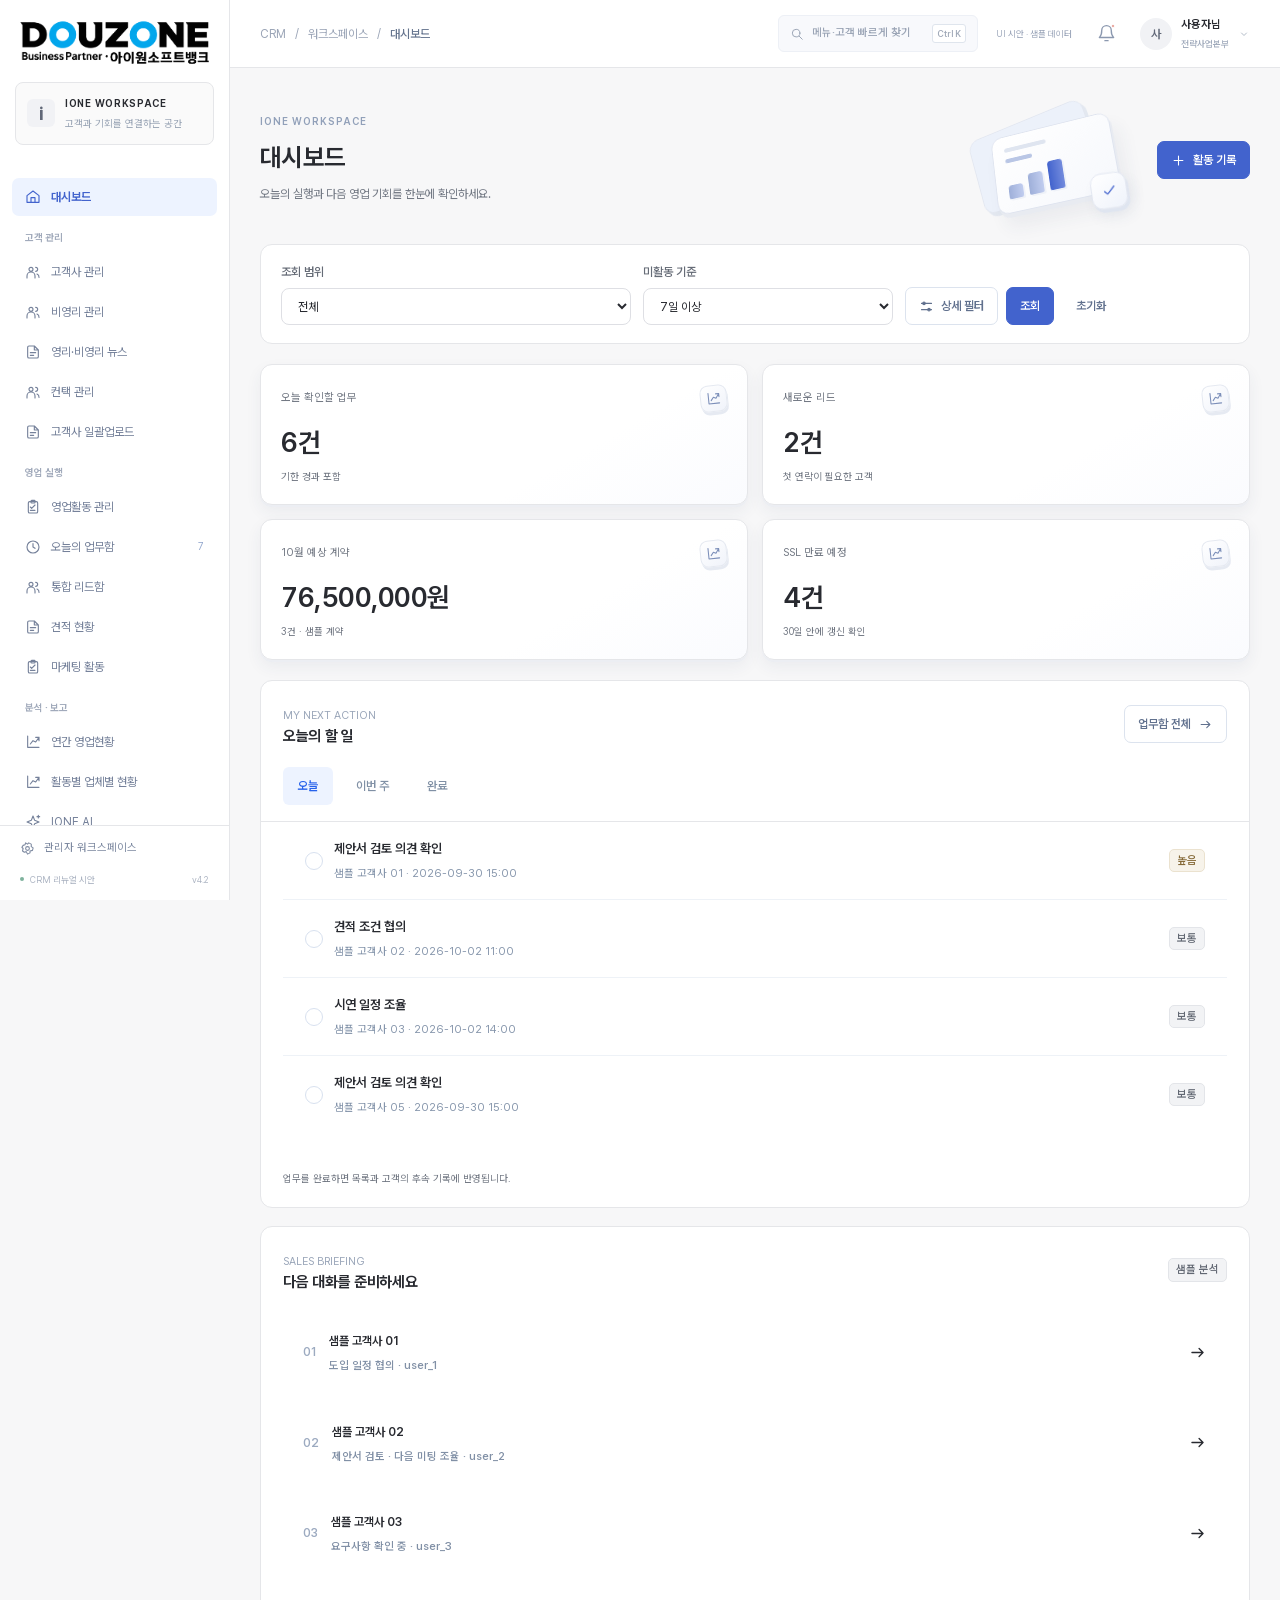
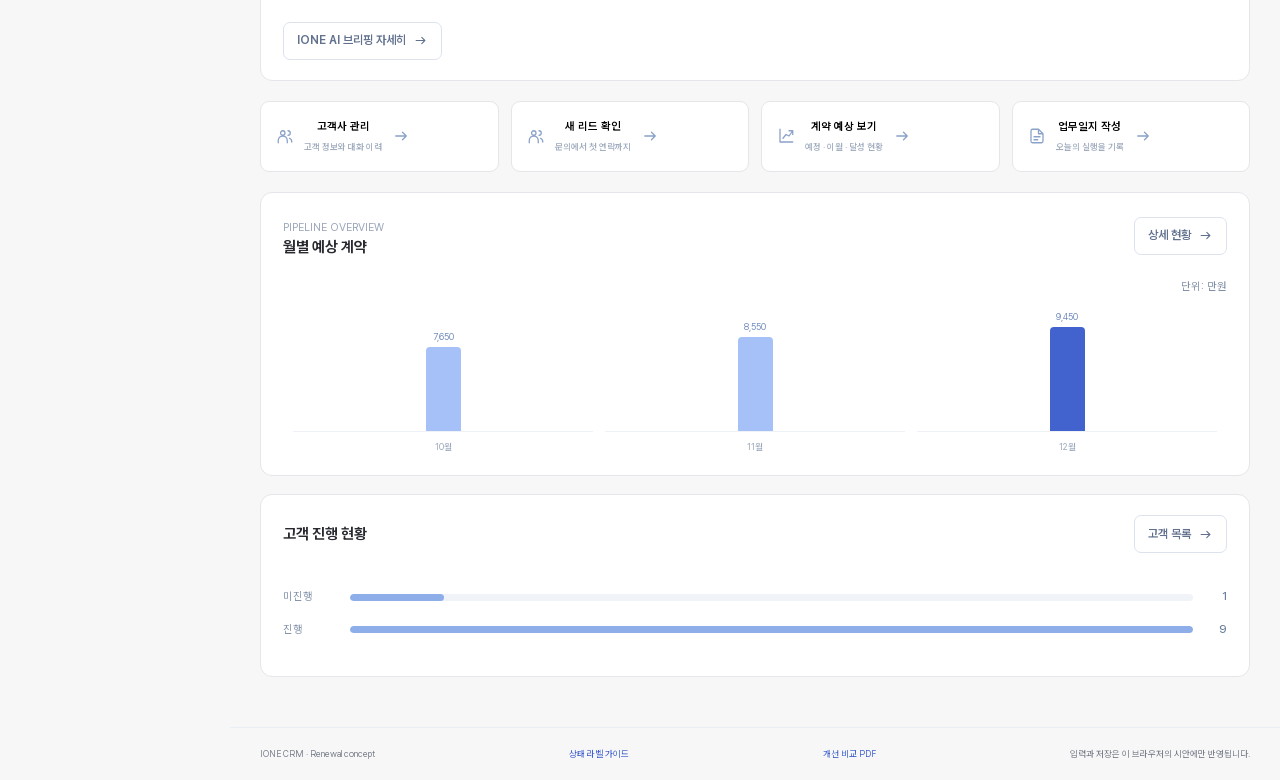
==== index.html @ 53ea1c0c "Standardize CRM status labels with four semantic tones and publish status guide" ====
<!doctype html>
<html lang="ko">
<head><meta charset="utf-8"><meta name="viewport" content="width=device-width,initial-scale=1"><title>IONE CRM · 전체 리뉴얼 시안</title><link rel="stylesheet" href="suite.css?v=4.2"><script src="suite-data.js?v=3.0" defer></script><script src="status.js?v=4.2" defer></script><script src="suite.js?v=4.2" defer></script>
  <link rel="preload" href="assets/fonts/PretendardVariable.woff2" as="font" type="font/woff2" crossorigin><link rel="stylesheet" href="theme.css?v=3.0"><link rel="stylesheet" href="responsive.css?v=4.1"><link rel="stylesheet" href="status.css?v=4.2">
  <meta name="description" content="IONE CRM 리뉴얼 시안. 고객 관리, 영업활동, 후속 업무, 포캐스팅, 보고서와 관리자까지 44개 화면을 살펴보세요.">
  <meta name="theme-color" content="#4263cd">
  <link rel="canonical" href="https://leejinho970715-star.github.io/CRM/">
  <link rel="icon" href="assets/favicon.svg" type="image/svg+xml">
  <link rel="icon" href="assets/favicon-32.png" type="image/png" sizes="32x32">
  <link rel="apple-touch-icon" href="assets/apple-touch-icon.png" sizes="180x180">
  <link rel="manifest" href="site.webmanifest">
  <meta property="og:type" content="website">
  <meta property="og:locale" content="ko_KR">
  <meta property="og:site_name" content="IONE CRM">
  <meta property="og:title" content="IONE CRM | 고객과 기회를 연결하는 워크스페이스">
  <meta property="og:description" content="고객에서 활동, 다음 업무와 계약까지. 전체 CRM 리뉴얼 UI 시안을 확인하세요.">
  <meta property="og:url" content="https://leejinho970715-star.github.io/CRM/">
  <meta property="og:image" content="https://leejinho970715-star.github.io/CRM/assets/og-image.png">
  <meta property="og:image:width" content="1200">
  <meta property="og:image:height" content="630">
  <meta property="og:image:type" content="image/png">
  <meta property="og:image:alt" content="IONE CRM 제목과 영업활동 관리 리뉴얼 화면">
  <meta name="twitter:card" content="summary_large_image">
  <meta name="twitter:title" content="IONE CRM 리뉴얼 시안">
  <meta name="twitter:description" content="고객에서 활동, 다음 업무와 계약까지 연결하는 44개 CRM 화면.">
  <meta name="twitter:image" content="https://leejinho970715-star.github.io/CRM/assets/og-image.png">
</head>
<body>
<svg class="icon-defs" aria-hidden="true"><defs>
<symbol id="s-home" viewBox="0 0 24 24"><path d="m3 10 9-7 9 7v10H3zM9 20v-7h6v7"/></symbol>
<symbol id="s-users" viewBox="0 0 24 24"><circle cx="9" cy="8" r="3"/><path d="M3 21v-3a6 6 0 0 1 12 0v3M16 5a3 3 0 0 1 0 6M18 15a5 5 0 0 1 3 5"/></symbol>
<symbol id="s-activity" viewBox="0 0 24 24"><rect x="5" y="4" width="14" height="17" rx="2"/><rect x="9" y="2" width="6" height="4" rx="1"/><path d="m8 12 2 2 5-5M8 17h7"/></symbol>
<symbol id="s-chart" viewBox="0 0 24 24"><path d="M4 3v17h17M8 15l4-5 4 2 5-7M16 5h5v5"/></symbol>
<symbol id="s-file" viewBox="0 0 24 24"><path d="M14 3H6a2 2 0 0 0-2 2v14a2 2 0 0 0 2 2h12a2 2 0 0 0 2-2V9zM14 3v6h6M8 13h8M8 17h5"/></symbol>
<symbol id="s-shield" viewBox="0 0 24 24"><path d="m12 3 8 3v6c0 5-8 9-8 9s-8-4-8-9V6zM8 12l3 3 5-6"/></symbol>
<symbol id="s-settings" viewBox="0 0 24 24"><circle cx="12" cy="12" r="3"/><path d="m9 3-1 3-3 1-2 3 2 2-1 4 3 2 3-1 2 4 4-2v-3l4-1 1-4-3-2V5l-4-2-2 2z"/></symbol>
<symbol id="s-search" viewBox="0 0 24 24"><circle cx="10.5" cy="10.5" r="6.5"/><path d="m16 16 5 5"/></symbol>
<symbol id="s-plus" viewBox="0 0 24 24"><path d="M12 5v14M5 12h14"/></symbol>
<symbol id="s-close" viewBox="0 0 24 24"><path d="m6 6 12 12M18 6 6 18"/></symbol>
<symbol id="s-chevron" viewBox="0 0 24 24"><path d="m7 10 5 5 5-5"/></symbol>
<symbol id="s-arrow" viewBox="0 0 24 24"><path d="M5 12h14m-5-5 5 5-5 5"/></symbol>
<symbol id="s-check" viewBox="0 0 24 24"><path d="m5 12 4 4L19 6"/></symbol>
<symbol id="s-spark" viewBox="0 0 24 24"><path d="m12 3 2.5 6.5L21 12l-6.5 2.5L12 21l-2.5-6.5L3 12l6.5-2.5zM20 2v4M18 4h4"/></symbol>
<symbol id="s-filter" viewBox="0 0 24 24"><path d="M4 7h16M4 17h16"/><circle cx="8" cy="7" r="2"/><circle cx="16" cy="17" r="2"/></symbol>
<symbol id="s-download" viewBox="0 0 24 24"><path d="M12 3v12m-5-5 5 5 5-5M4 15v6h16v-6"/></symbol>
<symbol id="s-clock" viewBox="0 0 24 24"><circle cx="12" cy="12" r="9"/><path d="M12 7v5l3 2"/></symbol>
<symbol id="s-menu" viewBox="0 0 24 24"><path d="M4 6h16M4 12h16M4 18h16"/></symbol>
<symbol id="s-bell" viewBox="0 0 24 24"><path d="M18 8a6 6 0 0 0-12 0c0 8-3 8-3 9h18c0-1-3-1-3-9M10 21h4"/></symbol>
</defs></svg>
<aside class="app-sidebar" id="app-sidebar"><a class="suite-brand" href="#home" aria-label="DOUZONE 아이원소프트뱅크 홈"><span class="brand-image"><img src="assets/logo.png" alt="DOUZONE 아이원소프트뱅크" width="2084" height="754"></span></a><div class="workspace-label"><span class="workspace-mark">i</span><div><strong>IONE WORKSPACE</strong><span>고객과 기회를 연결하는 공간</span></div></div><nav id="suite-navigation" aria-label="전체 CRM 메뉴"></nav><div class="sidebar-bottom"><a href="#admin"><svg><use href="#s-settings"/></svg><span>관리자 워크스페이스</span></a><div><span class="online-dot"></span>CRM 리뉴얼 시안 <span>v4.2</span></div></div></aside>
<div class="app-frame"><header class="suite-topbar"><button class="icon-control menu-control" id="menu-control" aria-label="전체 메뉴 열기" aria-expanded="false"><svg><use href="#s-menu"/></svg></button><div class="topbar-breadcrumb" id="topbar-breadcrumb"></div><button id="global-search-button" aria-label="메뉴·고객 빠르게 찾기" class="global-search-button"><svg><use href="#s-search"/></svg><span>메뉴·고객 빠르게 찾기</span><kbd>Ctrl K</kbd></button><span class="demo-label">UI 시안 · 샘플 데이터</span><button class="icon-control" id="notifications-button" aria-label="알림 보기"><svg><use href="#s-bell"/></svg><span class="notification-dot"></span></button><button class="user-control" id="user-control" aria-label="사용자님 계정 메뉴"><span class="suite-avatar">사</span><span><strong>사용자님</strong><small>전략사업본부</small></span><svg><use href="#s-chevron"/></svg></button></header><main id="suite-main" tabindex="-1"></main><footer class="suite-footer"><span>IONE CRM · Renewal concept</span><a href="status-guide.html" target="_blank" rel="noopener">상태 라벨 가이드</a><a href="docs/CRM-Renewal-As-Is-To-Be.pdf" target="_blank" rel="noopener">개선 비교 PDF</a><span>입력과 저장은 이 브라우저의 시안에만 반영됩니다.</span></footer></div>
<div class="mobile-backdrop" id="mobile-backdrop" hidden></div>
<div class="drawer-backdrop" id="drawer-backdrop" hidden></div><aside class="suite-drawer" id="suite-drawer" role="dialog" aria-modal="true" aria-labelledby="drawer-title" hidden><header><div><span id="drawer-eyebrow"></span><h2 id="drawer-title"></h2></div><button class="icon-control" id="close-drawer" aria-label="상세 패널 닫기"><svg><use href="#s-close"/></svg></button></header><div id="drawer-content"></div></aside>
<dialog class="suite-dialog" id="edit-dialog"><form id="entity-form"><div class="dialog-top"><div><span id="edit-eyebrow"></span><h2 id="edit-title"></h2></div><button class="icon-control" id="close-edit" type="button" aria-label="입력창 닫기"><svg><use href="#s-close"/></svg></button></div><div id="edit-fields"></div><div class="dialog-actions"><span id="edit-note">시안의 샘플 데이터에 저장됩니다.</span><button type="button" class="suite-button" id="cancel-edit">취소</button><button class="suite-button filled" type="submit"><svg><use href="#s-check"/></svg>저장</button></div></form></dialog>
<dialog class="suite-dialog search-dialog" id="search-dialog"><div class="palette-search"><svg><use href="#s-search"/></svg><input id="palette-input" aria-label="메뉴 또는 고객 검색" placeholder="메뉴 또는 고객 이름으로 검색"><button class="icon-control" id="close-search" aria-label="빠른 검색 닫기"><svg><use href="#s-close"/></svg></button></div><div id="palette-results"></div><div class="palette-footer">메뉴와 고객 상세로 빠르게 이동하세요.<kbd>ESC</kbd></div></dialog>
<div class="suite-toast" id="suite-toast" role="status" aria-live="polite" hidden></div>
</body></html>
---- suite.css ----
:root{font-family:"Segoe UI","Malgun Gothic",Arial,sans-serif;color:#24324b;background:#f5f7fb;color-scheme:light;--brand:#2762eb;--brand-soft:#edf3ff;--ink:#24324b;--secondary:#79869b;--stroke:#e5eaf2;--surface:#fff;--canvas:#f5f7fb;--green:#16836d;--amber:#bd7a18;--red:#d56564;--nav-width:230px;font-size:14px}*{box-sizing:border-box}body{margin:0}button,input,select,textarea{font:inherit}button{cursor:pointer}button:focus-visible,a:focus-visible,summary:focus-visible{outline:3px solid #9cbaff;outline-offset:3px}svg{width:19px;height:19px;stroke:currentColor;fill:none;stroke-width:1.7;stroke-linecap:round;stroke-linejoin:round;flex-shrink:0}.icon-defs{position:absolute;width:0;height:0;overflow:hidden}a{color:inherit;text-decoration:none}button:disabled{opacity:.45;cursor:default}[hidden]{display:none!important}h1,h2,h3,p{margin:0}h1{font-size:25px;font-weight:700;letter-spacing:-.8px}h2{font-size:16px;font-weight:650;letter-spacing:-.3px}h3{font-size:14px;font-weight:600}input,select,textarea{width:100%;border:1px solid #dce3ee;background:#fff;border-radius:7px;min-width:0;height:40px;padding:0 12px;color:var(--ink);font-size:13px;transition:box-shadow .15s,border-color .15s}textarea{padding:12px;min-height:110px;height:130px;resize:vertical;line-height:1.8}input::placeholder,textarea::placeholder{color:#9aa5b5}input:focus,select:focus,textarea:focus{outline:0;border-color:#7ca2f5;box-shadow:0 0 0 3px #2762eb10}label{font-size:12px;font-weight:600;color:#67758d;display:block}label input,label select,label textarea{margin-top:8px;font-weight:400}input[type=checkbox]{width:15px;height:15px;accent-color:var(--brand);padding:0;flex-shrink:0}.app-sidebar{width:var(--nav-width);background:#fff;border-right:1px solid var(--stroke);position:fixed;inset:0 auto 0 0;display:flex;flex-direction:column;z-index:20}.suite-brand{font-size:27px;font-weight:850;letter-spacing:-1px;line-height:1;padding:24px 23px 22px;color:#1a2638}.suite-brand>span{color:#00a8d6}.suite-brand small{display:flex;align-items:center;justify-content:space-between;font-size:10px;color:#8b97a9;letter-spacing:0;margin-top:8px;font-weight:500}.suite-brand small span{font-size:9px;letter-spacing:1px}.workspace-label{display:flex;gap:10px;align-items:center;margin:0 15px 19px;padding:13px 11px;background:#f8faff;border:1px solid #e9eff9;border-radius:8px}.workspace-mark{display:grid;place-items:center;background:#e8f0ff;color:#376acf;border-radius:6px;width:28px;height:28px;font-weight:700;font-size:18px}.workspace-label strong{display:block;font-size:10px;letter-spacing:.7px}.workspace-label div>span{display:block;font-size:10px;color:#9ca7b7;margin-top:5px}#suite-navigation{overflow-y:auto;scrollbar-width:thin;scrollbar-color:#e2e8f3 transparent;padding:0 12px 18px;flex:1}.nav-section{margin:14px 0}.nav-section-title{font-size:10px;font-weight:650;color:#a1aabb;padding:0 13px;margin-bottom:8px;display:flex;align-items:center;gap:7px}.nav-section-title svg{width:12px;height:12px}.nav-link{display:flex;align-items:center;gap:10px;padding:10px 13px;margin:2px 0;border-radius:7px;color:#75819a;font-size:12px;min-height:37px}.nav-link svg{width:16px;height:16px}.nav-link:hover{background:#f6f8fc;color:#4e6eac}.nav-link.current{color:var(--brand);background:#edf3ff;font-weight:650}.nav-link .nav-count{margin-left:auto;font-size:10px;color:#94a8ce}.nav-section details>summary{list-style:none;cursor:pointer}.nav-section details>summary::-webkit-details-marker{display:none}.nav-section details>summary .nav-caret{margin-left:auto;width:12px;height:12px}.nav-section details[open]>summary .nav-caret{transform:rotate(180deg)}.nav-submenu{margin:4px 0 7px 13px;padding-left:10px;border-left:1px solid #e9edf4}.nav-submenu .nav-link{font-size:11px;min-height:32px;padding:7px 10px}.sidebar-bottom{border-top:1px solid var(--stroke);padding:14px 20px;background:#fff}.sidebar-bottom>a{display:flex;align-items:center;gap:9px;font-size:11px;color:#7d89a0}.sidebar-bottom svg{width:15px;height:15px}.sidebar-bottom>div{display:flex;align-items:center;gap:6px;font-size:9px;color:#adb5c3;margin-top:16px}.sidebar-bottom>div>span:last-child{margin-left:auto}.online-dot{width:4px;height:4px;border-radius:50%;background:#7eb29c}.app-frame{margin-left:var(--nav-width)}.suite-topbar{height:68px;border-bottom:1px solid var(--stroke);background:#ffffffed;display:flex;align-items:center;gap:18px;padding:0 30px;position:sticky;top:0;z-index:10;backdrop-filter:blur(8px)}.topbar-breadcrumb{display:flex;align-items:center;gap:9px;color:#9ba5b7;font-size:11px;white-space:nowrap}.topbar-breadcrumb strong{font-weight:500;color:#65748e}.global-search-button{margin-left:auto;display:flex;align-items:center;gap:8px;padding:8px 11px;background:#f8f9fc;border:1px solid #edf0f6;border-radius:6px;font-size:11px;color:#9ba5b6}.global-search-button svg{width:14px;height:14px}kbd{font:inherit;font-size:9px;border:1px solid #dfe5ed;border-radius:3px;background:#fff;padding:2px 4px;color:#a0a9b8}.global-search-button kbd{margin-left:13px}.demo-label{font-size:9px;color:#a0aabd;white-space:nowrap}.icon-control{display:flex;align-items:center;justify-content:center;border:0;background:transparent;color:#8b98af;width:32px;height:32px;border-radius:6px;position:relative}.icon-control:hover{background:#f1f5fc;color:var(--brand)}.notification-dot{position:absolute;background:#e3897f;top:6px;right:7px;width:4px;height:4px;border-radius:50%;border:1px solid #fff}.user-control{display:flex;align-items:center;gap:9px;border:0;background:none;padding:0;color:var(--ink);font-size:11px;white-space:nowrap}.suite-avatar{width:32px;height:32px;background:#edf1f8;color:#7182a1;display:grid;place-items:center;border-radius:50%;font-size:12px}.user-control strong,.user-control small{display:block;text-align:left}.user-control strong{font-size:11px;font-weight:650}.user-control small{color:#a2acbd;font-size:9px;margin-top:3px}.user-control>svg{width:12px;height:12px;color:#a6b0bf}.menu-control{display:none}#suite-main{padding:30px;min-height:calc(100vh - 110px);max-width:1700px;outline:none}.suite-footer{padding:19px 30px;display:flex;justify-content:space-between;gap:15px;color:#a7b0c1;font-size:9px;border-top:1px solid #eaeef5}.page-head{display:flex;align-items:flex-start;justify-content:space-between;gap:20px;margin-bottom:24px}.page-head .eyebrow{display:block;font-size:10px;letter-spacing:1px;color:#91a0b9;margin-bottom:10px;font-weight:600}.page-head p{color:#8794a9;font-size:12px;line-height:1.8;margin-top:8px}.page-head .page-actions{display:flex;align-items:center;gap:8px;padding-top:17px}.suite-button{display:inline-flex;align-items:center;justify-content:center;gap:7px;border:1px solid #dce3ee;border-radius:7px;height:38px;padding:0 13px;background:#fff;font-size:12px;font-weight:600;color:#61718e;white-space:nowrap}.suite-button svg{width:15px;height:15px}.suite-button:hover{background:#f8faff;border-color:#c3d2ed}.suite-button.filled{background:var(--brand);border-color:var(--brand);color:#fff}.suite-button.filled:hover{background:#1d55d7}.suite-button.soft{color:var(--brand);border-color:#d5e2ff;background:#f5f8ff}.suite-button.quiet{border-color:transparent;background:transparent}.suite-button.small{height:30px;font-size:11px;padding:0 10px}.suite-button.danger{color:#c76b6b;background:#fff8f8;border-color:#efd7d7}.link-button{background:none;border:0;padding:0;color:var(--brand);font-size:11px;display:inline-flex;align-items:center;gap:6px}.link-button svg{width:13px;height:13px}.panel{background:#fff;border:1px solid var(--stroke);border-radius:11px;min-width:0;overflow:hidden}.panel-heading{display:flex;align-items:center;justify-content:space-between;gap:15px;padding:21px 22px}.panel-heading>div>span{display:block;font-size:11px;color:#9aa6b9;margin-top:7px}.panel-heading h2{font-size:14px}.panel-heading h2 .sub-count{font-size:12px;font-weight:500;color:#a2adbd;margin-left:7px}.panel-body{padding:0 22px 22px}.filter-panel{margin-bottom:20px;padding:17px 20px;overflow:visible}.filter-row{display:flex;align-items:flex-end;gap:12px;flex-wrap:wrap}.filter-row label{flex:1;min-width:125px;max-width:250px}.filter-row label:first-child{flex:1.5;max-width:350px}.filter-row label input,.filter-row label select{height:37px;font-size:12px;margin-top:7px}.filter-actions{display:flex;align-items:center;gap:8px}.filter-actions .suite-button{height:37px}.more-filters{display:grid;grid-template-columns:repeat(4,minmax(0,1fr));gap:15px;padding-top:18px;margin-top:17px;border-top:1px solid var(--stroke)}.applied-conditions{display:flex;align-items:center;gap:8px;flex-wrap:wrap;margin-top:13px}.applied-conditions span{font-size:10px;padding:4px 7px;color:#6080bc;background:#f1f5fe;border-radius:4px}.metric-strip{display:grid;grid-template-columns:repeat(4,minmax(0,1fr));gap:14px;margin-bottom:20px}.metric-card{background:#fff;border:1px solid var(--stroke);border-radius:10px;padding:20px;min-width:0}.metric-card>div:first-child{display:flex;align-items:center;justify-content:space-between;font-size:11px;color:#8e9bb0}.metric-card svg{width:16px;height:16px;color:#a8b7d0}.metric-card strong{display:block;font-size:27px;letter-spacing:-.5px;font-weight:650;margin:13px 0 9px;font-variant-numeric:tabular-nums}.metric-card strong small{font-size:12px;font-weight:400;margin-left:3px;color:#9aa7ba}.metric-card p{font-size:10px;color:#a0adc0}.metric-card.attention strong{color:#c57542}.metric-card.active{background:#f6f9ff;border-color:#d7e3fc}.metric-card.active strong{color:var(--brand)}.home-grid{display:grid;grid-template-columns:1.45fr 1fr;gap:20px;margin-bottom:20px}.day-tabs{display:flex;align-items:center;gap:18px;padding:0 22px 16px;border-bottom:1px solid var(--stroke)}.day-tabs button{font-size:11px;color:#9aa6b9;padding:3px 0;border:0;background:none;display:flex;gap:6px;align-items:center}.day-tabs button.active{color:var(--brand);font-weight:600}.day-tabs span{font-size:9px;border-radius:4px;background:#f3f5fa;color:#8b99b0;padding:2px 5px}.task-preview{display:flex;align-items:center;gap:11px;padding:17px 22px;border-bottom:1px solid #eef2f7}.task-preview:last-child{border-bottom:0}.task-check{width:18px;height:18px;display:grid;place-items:center;border:1px solid #d8e1ef;border-radius:50%;background:#fff;color:#fff;padding:0;flex-shrink:0}.task-check svg{width:12px;height:12px}.task-check:hover{color:var(--brand);background:#f1f6ff;border-color:#aec7fa}.task-check.done{color:#fff;background:#81b1a0;border-color:#81b1a0}.task-preview strong{font-size:12px;font-weight:600}.task-preview p{font-size:10px;color:#96a2b6;margin-top:6px}.task-preview time{margin-left:auto;white-space:nowrap;font-size:10px;color:#c87d58}.task-preview .priority-dot{width:5px;height:5px;border-radius:50%;background:#dba383}.task-preview.done strong{text-decoration:line-through;color:#9aa5b5}.recommendation{padding:17px 20px;margin:0 21px 12px;background:#fafcff;border:1px solid #e8eef8;border-radius:8px;display:flex;align-items:center;gap:13px}.recommendation-index{font-size:10px;color:#94a7c8}.recommendation strong{font-size:12px;font-weight:600}.recommendation p{font-size:10px;color:#99a6b9;margin-top:7px;line-height:1.6}.recommendation>button{margin-left:auto}.recommendation .icon-control{background:#f0f5ff;color:#7696ce;width:28px;height:28px}.panel-note{font-size:10px;line-height:1.7;color:#9daabd;margin:15px 22px 20px}.quick-links{display:grid;grid-template-columns:repeat(4,1fr);gap:12px;margin-bottom:20px}.quick-link{background:#fff;border:1px solid var(--stroke);border-radius:9px;padding:17px 15px;display:flex;align-items:center;gap:10px}.quick-link>svg{width:18px;height:18px;color:#8aa1c9}.quick-link strong{display:block;font-size:11px;font-weight:600}.quick-link span{display:block;font-size:9px;color:#a1adbf;margin-top:5px}.quick-link:hover{border-color:#c5d8fc;background:#fbfdff}.charts-grid{display:grid;grid-template-columns:1.5fr 1fr;gap:20px;margin-bottom:20px}.bar-chart{height:150px;display:flex;align-items:flex-end;justify-content:space-between;gap:12px;padding:15px 10px 0}.bar-column{display:flex;flex-direction:column;align-items:center;justify-content:flex-end;gap:8px;flex:1;height:100%}.bar-column span{font-size:9px;color:#9aa7bb;white-space:nowrap}.bar-column .bar-track{display:flex;align-items:flex-end;justify-content:center;width:100%;height:110px;border-bottom:1px solid #eef2f7}.bar-column .bar{background:#a6c1f7;width:70%;max-width:35px;border-radius:4px 4px 0 0;position:relative;transition:height .2s}.bar-column .bar.current{background:var(--brand)}.bar-column .bar-value{font-size:9px;color:#718cbd;position:absolute;top:-17px;width:100%;text-align:center}.distribution-row{display:flex;align-items:center;gap:12px;margin:16px 0;font-size:11px}.distribution-row>span:first-child{width:55px;color:#8593aa}.distribution-track{height:7px;background:#f0f3f8;border-radius:5px;flex:1;overflow:hidden}.distribution-track>div{height:100%;background:#8daee9;border-radius:5px}.distribution-row b{font-size:11px;color:#6c7f9d;font-weight:500;min-width:22px;text-align:right}.table-toolbar{display:flex;align-items:center;justify-content:space-between;gap:14px;padding:18px 21px;border-bottom:1px solid var(--stroke)}.table-toolbar>div{display:flex;gap:8px;align-items:center}.table-toolbar h2{font-size:14px}.table-toolbar>div>span{font-size:11px;color:#98a5b9}.table-toolbar .selected-count{color:var(--brand);background:var(--brand-soft);padding:4px 7px;border-radius:4px}.table-scroll{overflow-x:auto;min-width:0}table{border-collapse:collapse;width:100%;font-size:12px;text-align:left}thead{background:#fafbfd}th{font-size:10px;font-weight:600;color:#8b98af;padding:13px 14px;border-bottom:1px solid var(--stroke);white-space:nowrap}th button{background:transparent;border:0;font-size:inherit;color:inherit;padding:0;font-weight:inherit;text-align:left}td{padding:15px 14px;border-bottom:1px solid #eef1f6;white-space:nowrap;color:#6c7c97;font-size:11px}tbody tr:hover{background:#fcfdff}tbody tr.selected-row{background:#f6f9ff}tbody tr:last-child td{border-bottom:0}td:first-child,th:first-child{padding-left:21px}td:last-child,th:last-child{padding-right:21px}.cell-main{font-weight:600;font-size:12px;color:#3b4e6b;display:block}.cell-main:hover{color:var(--brand)}.cell-sub{font-size:10px;color:#a0acc0;display:block;margin-top:6px}.table-select{width:15px;height:15px;margin:0}.state-badge{display:inline-flex;align-items:center;gap:4px;border-radius:4px;font-size:10px;font-weight:500;padding:4px 7px;background:#f1f3f7;color:#8b98ab;white-space:nowrap}.table-pager{display:flex;align-items:center;justify-content:space-between;border-top:1px solid var(--stroke);padding:15px 21px;color:#9eacc0;font-size:10px}.pager-buttons{display:flex;gap:5px}.pager-buttons button{width:27px;height:27px;border:1px solid var(--stroke);background:#fff;border-radius:5px;color:#94a2b7;font-size:11px}.pager-buttons button.active{background:var(--brand);color:#fff;border-color:var(--brand)}.column-menu{position:relative}.column-options{position:absolute;right:0;top:calc(100% + 7px);width:230px;background:#fff;border:1px solid var(--stroke);border-radius:8px;box-shadow:0 8px 30px #2f456a18;padding:12px;z-index:6;max-height:350px;overflow-y:auto}.column-options label{display:flex;align-items:center;gap:8px;font-size:11px;padding:7px 4px;font-weight:400}.column-options input{margin:0}.empty-panel{padding:50px 20px;text-align:center;line-height:1.9;color:#96a3b8;font-size:12px}.empty-panel svg{width:26px;height:26px;color:#b0bed2;margin-bottom:12px}.section-tabs{display:flex;gap:23px;border-bottom:1px solid var(--stroke);padding:0 22px;overflow-x:auto}.section-tabs button,.section-tabs a{background:none;border:0;border-bottom:2px solid transparent;color:#98a5b9;padding:15px 0;font-size:12px;white-space:nowrap}.section-tabs .active{color:var(--brand);border-bottom-color:var(--brand);font-weight:600}.form-panel{max-width:1150px}.form-grid{display:grid;grid-template-columns:repeat(3,minmax(0,1fr));gap:20px 18px}.form-grid.two{grid-template-columns:repeat(2,minmax(0,1fr))}.form-grid .full{grid-column:1/-1}.form-section{padding:24px 25px;border-bottom:1px solid var(--stroke)}.form-section h3{display:flex;align-items:center;gap:9px;margin-bottom:19px;font-size:13px}.form-section h3 .step-number{background:#f0f4fc;font-size:10px;color:#809ac8;padding:4px 6px;border-radius:4px}.form-section>p{font-size:11px;color:#9aa6b8;margin:-5px 0 20px;line-height:1.8}.form-actions{display:flex;align-items:center;justify-content:space-between;gap:15px;background:#fff;padding:18px 25px}.form-actions>div{display:flex;gap:8px}.form-actions>span{font-size:10px;color:#9caabd}.required-star{color:#d48680;font-weight:400}.multi-field{position:relative}.multi-field details{margin-top:8px;border:1px solid #dce3ee;border-radius:7px;background:#fff}.multi-field summary{list-style:none;padding:11px 12px;font-size:12px;font-weight:400;cursor:pointer;display:flex;align-items:center;justify-content:space-between;color:#93a1b7}.multi-field summary svg{width:12px;height:12px}.multi-options{padding:8px 12px;display:grid;grid-template-columns:1fr 1fr;gap:7px;max-height:210px;overflow:auto;border-top:1px solid var(--stroke)}.multi-options label{display:flex;align-items:center;gap:7px;font-size:11px;font-weight:400}.multi-options input{margin:0}.money-summary{display:flex;align-items:center;justify-content:space-between;background:#f5f8ff;padding:16px 18px;border-radius:7px;margin-top:18px;font-size:12px;color:#8195b7}.money-summary strong{font-size:22px;color:#4678d7;font-weight:600}.news-grid{display:grid;grid-template-columns:1fr 300px;gap:20px}.news-feature{padding:25px;display:flex;gap:24px;border-bottom:1px solid var(--stroke)}.news-art{width:120px;height:105px;background:#edf3fd;display:grid;place-items:center;flex-shrink:0;border-radius:8px;color:#8fa9d5}.news-art svg{width:34px;height:34px}.news-feature h2{font-size:17px;line-height:1.6;margin:8px 0;letter-spacing:-.4px}.news-feature p{font-size:12px;color:#919eb3;line-height:1.8}.news-meta{font-size:10px;color:#9eabc0;display:flex;align-items:center;gap:10px}.news-row{padding:22px 25px;border-bottom:1px solid #edf1f7}.news-row h3{font-size:14px;line-height:1.8;margin:8px 0}.news-row p{font-size:11px;color:#9ba9bd;line-height:1.7}.news-row-footer{display:flex;align-items:center;gap:9px;margin-top:12px}.news-row-footer>.suite-button{margin-left:auto}.side-list{padding:0 21px 21px}.side-list button{width:100%;display:flex;align-items:center;justify-content:space-between;border:0;background:none;padding:13px 0;border-bottom:1px solid #edf1f7;text-align:left;font-size:11px;color:#7e90ac}.side-list button span{font-size:10px;color:#a4b0c3}.report-builder{display:grid;grid-template-columns:285px minmax(0,1fr);gap:20px}.report-settings{padding:21px}.report-settings h3{margin-bottom:15px;font-size:13px}.report-settings label{margin-bottom:15px}.report-settings .suite-button{width:100%}.saved-template{display:block;width:100%;border:1px solid #e3eaf5;border-radius:7px;padding:13px;text-align:left;background:#fff;font-size:11px;color:#7487a7;margin-bottom:8px}.saved-template.active{background:#f6f9ff;border-color:#cddcf8;color:#3766bf}.saved-template span{display:block;font-size:9px;color:#a3afc2;margin-top:6px}.report-preview-top{padding:24px;display:flex;align-items:center;justify-content:space-between}.report-preview-top p{font-size:11px;color:#9cabc0;margin-top:8px}.ai-feature{display:flex;align-items:center;gap:20px;padding:23px 25px;background:#f7faff;border:1px solid #e1eaff;border-radius:11px;margin-bottom:20px}.ai-feature>svg{width:28px;height:28px;color:#6d91dc}.ai-feature h2{font-size:16px;margin-bottom:7px}.ai-feature p{font-size:11px;line-height:1.8;color:#95a4bb}.ai-feature>.suite-button{margin-left:auto}.insight-row{padding:21px;border:1px solid var(--stroke);border-radius:9px;background:#fff;margin-bottom:12px;display:flex;align-items:flex-start;gap:14px}.insight-icon{width:32px;height:32px;background:#f1f5fd;border-radius:8px;display:grid;place-items:center;color:#8da9d5}.insight-row h3{font-size:13px}.insight-row p{font-size:11px;line-height:1.8;color:#9aa8be;margin-top:8px}.insight-row button{margin-left:auto}.wizard-steps{display:flex;gap:25px;background:#fff;border:1px solid var(--stroke);border-radius:9px;padding:20px 23px;margin-bottom:20px}.wizard-step{display:flex;align-items:center;gap:8px;font-size:11px;color:#a5b0c2}.wizard-step span{width:24px;height:24px;display:grid;place-items:center;border-radius:50%;background:#f1f4f9;font-size:10px}.wizard-step.active{color:var(--brand);font-weight:600}.wizard-step.active span{background:#eaf1ff}.drop-area{display:flex;flex-direction:column;align-items:center;gap:12px;border:1px dashed #ccd8ed;border-radius:9px;background:#fbfdff;padding:35px 20px;margin:20px 0;font-size:12px;color:#8f9fb8}.drop-area>svg{width:25px;height:25px;color:#a3b8dc}.drop-area small{font-size:10px;color:#adb9cb}.drop-area.drag-over{background:#edf4ff;border-color:#739eea}.upload-options{display:flex;gap:20px;flex-wrap:wrap;margin-top:17px}.upload-options label{display:flex;align-items:center;gap:7px;font-weight:400;font-size:11px}.upload-options input{margin:0;width:14px;height:14px;accent-color:var(--brand)}.upload-result{display:flex;gap:15px;padding:18px 20px;margin:20px 0;background:#f5f9ff;border-radius:8px;font-size:12px;color:#7d96be}.upload-result strong{font-weight:600;color:#527ccc}.inline-note{font-size:11px;line-height:1.8;color:#94a3bb;padding:14px 17px;background:#fafcff;border:1px solid #e6edf8;border-radius:7px;margin-bottom:20px}.inline-note.amber{color:#ae906a;background:#fffbf4;border-color:#f2e8d7}.master-grid{display:grid;grid-template-columns:repeat(3,minmax(0,1fr));gap:17px}.master-card{padding:22px;display:flex;flex-direction:column;min-height:180px}.master-card svg{color:#8da6d0;width:22px;height:22px}.master-card h2{font-size:14px;margin-top:16px}.master-card p{font-size:11px;color:#98a6bc;margin:9px 0 20px;line-height:1.8}.master-card .link-button{margin-top:auto}.admin-categories{margin-top:25px}.admin-categories>h2{font-size:14px;margin-bottom:14px}.switch-row{display:flex;align-items:center;justify-content:space-between;padding:17px 0;border-bottom:1px solid var(--stroke);gap:20px}.switch-row strong{font-size:12px;font-weight:500}.switch-row p{font-size:10px;color:#9babc2;line-height:1.8;margin-top:6px}.switch-control{width:32px!important;height:18px!important;appearance:none;border:0!important;border-radius:10px!important;background:#dce4f0!important;position:relative;padding:0!important;box-shadow:none!important;margin:0!important}.switch-control:before{content:"";width:14px;height:14px;border-radius:50%;position:absolute;left:2px;top:2px;background:#fff;transition:left .15s}.switch-control:checked{background:var(--brand)!important}.switch-control:checked:before{left:16px}.setting-grid{display:grid;grid-template-columns:1fr 1fr;gap:20px}.image-preview{height:100px;border-radius:8px;background:#f4f7fd;display:grid;place-items:center;color:#9baecd;margin-bottom:18px;overflow:hidden}.image-preview img{max-width:100%;max-height:100%}.permission-list{display:grid;grid-template-columns:repeat(2,minmax(0,1fr));gap:10px;margin-top:17px}.permission-item{display:flex;align-items:center;gap:10px;padding:13px;border:1px solid var(--stroke);border-radius:7px;font-size:12px;font-weight:400}.permission-item input{margin:0}.report-note-fields{display:grid;grid-template-columns:1fr 1fr;gap:17px;padding:23px}.report-note-fields label:last-child{grid-column:1/-1}.month-pills{display:flex;gap:6px;flex-wrap:wrap}.month-pills button{border:1px solid var(--stroke);border-radius:5px;padding:7px 10px;background:#fff;color:#8b9cb8;font-size:11px}.month-pills button.active{background:var(--brand-soft);border-color:#cbdcfb;color:var(--brand)}.map-view{display:grid;grid-template-columns:260px minmax(0,1fr);gap:25px;align-items:center}.map-outline{width:200px;height:230px;color:#9cb7e5;margin:auto}.region-row{display:flex;align-items:center;justify-content:space-between;padding:12px 0;border-bottom:1px solid var(--stroke);font-size:11px;color:#8c9bb3}.region-row strong{font-weight:500;font-size:12px;color:#657fba}.count-pill{background:#eff4fd;color:#6d8ec8;border-radius:4px;padding:3px 5px;font-size:9px}.suite-drawer{position:fixed;top:0;right:0;bottom:0;width:510px;max-width:100vw;background:#fff;box-shadow:-15px 0 60px #223a5f20;z-index:50;overflow-y:auto}.drawer-backdrop{position:fixed;inset:0;background:#233d662c;z-index:49;backdrop-filter:blur(2px)}.suite-drawer>header{display:flex;align-items:center;justify-content:space-between;padding:26px;border-bottom:1px solid var(--stroke);position:sticky;top:0;background:#fff;z-index:2}.suite-drawer>header span{font-size:10px;color:#9bacbf;display:block;margin-bottom:8px}.suite-drawer>header h2{font-size:19px}.drawer-section{padding:24px 26px;border-bottom:1px solid var(--stroke)}.drawer-section h3{margin-bottom:18px}.detail-grid{display:grid;grid-template-columns:1fr 1fr;gap:19px}.detail-grid dt{font-size:10px;color:#9aa8bb;margin-bottom:8px}.detail-grid dd{margin:0;font-size:12px;color:#627692;overflow-wrap:anywhere;white-space:pre-wrap}.detail-grid .full{grid-column:1/-1}.drawer-actions{padding:20px 26px;display:flex;gap:9px;flex-wrap:wrap;background:#fff;position:sticky;bottom:0;border-top:1px solid var(--stroke)}.drawer-timeline{border-left:1px solid #dce6f6;padding-left:17px;margin-left:3px}.drawer-timeline div{position:relative;padding:0 0 22px}.drawer-timeline div:before{content:"";position:absolute;width:6px;height:6px;background:#a1b9e1;border:2px solid #fff;border-radius:50%;left:-22px;top:3px}.drawer-timeline time{font-size:10px;color:#a0aec1}.drawer-timeline strong{display:block;font-size:12px;font-weight:500;margin:7px 0}.drawer-timeline p{font-size:11px;line-height:1.8;color:#a0aec2}.suite-dialog{padding:0;border:1px solid var(--stroke);border-radius:13px;max-height:90vh;width:720px;max-width:calc(100vw - 30px);color:var(--ink);box-shadow:0 25px 100px #243b6329}.suite-dialog::backdrop{background:#21385c45;backdrop-filter:blur(3px)}.dialog-top{display:flex;align-items:center;justify-content:space-between;padding:24px;border-bottom:1px solid var(--stroke);position:sticky;top:0;background:#fff;z-index:2}.dialog-top span{display:block;font-size:10px;color:#9cacbf;margin-bottom:8px}.dialog-top h2{font-size:19px}#edit-fields{padding:0}.dialog-actions{padding:19px 24px;display:flex;align-items:center;justify-content:flex-end;gap:8px;border-top:1px solid var(--stroke);position:sticky;bottom:0;background:#fff}.dialog-actions>span{font-size:10px;color:#a5b1c3;margin-right:auto}.suite-toast{position:fixed;bottom:25px;left:calc(50% + 70px);transform:translateX(-50%);z-index:100;background:#243957;color:#fff;border-radius:8px;padding:14px 23px;font-size:12px;box-shadow:0 5px 30px #23365325;max-width:calc(100vw - 30px)}.search-dialog{width:610px}.palette-search{display:flex;align-items:center;gap:12px;padding:18px 22px;border-bottom:1px solid var(--stroke)}.palette-search svg{color:#94a6c1}.palette-search input{border:0;padding:0;height:35px;box-shadow:none;font-size:14px}.palette-footer{display:flex;align-items:center;justify-content:space-between;border-top:1px solid var(--stroke);padding:15px 22px;font-size:10px;color:#a1aec1}#palette-results{max-height:450px;overflow:auto;padding:10px}.palette-result{width:100%;display:flex;align-items:center;gap:12px;padding:14px 12px;background:#fff;border:0;text-align:left;border-radius:6px;color:#637794;font-size:12px}.palette-result:hover{background:#f1f6ff;color:var(--brand)}.palette-result>span:last-child{margin-left:auto;color:#a6b4c7;font-size:10px}.activity-host iframe{display:block;width:100%;border:0;min-height:1100px;background:var(--canvas);border-radius:10px}.activity-host{margin:-6px}.calendar-toolbar{display:flex;align-items:center;justify-content:space-between;padding:20px 22px;border-bottom:1px solid var(--stroke)}.calendar-grid{display:grid;grid-template-columns:repeat(7,minmax(0,1fr))}.calendar-weekday{text-align:center;font-size:10px;color:#9dacbf;padding:12px;border-bottom:1px solid var(--stroke)}.calendar-day{min-height:105px;border-bottom:1px solid var(--stroke);border-right:1px solid var(--stroke);padding:10px;font-size:10px;color:#9aa9bf}.calendar-day.current{background:#f7faff}.calendar-event{display:block;background:#edf3ff;color:#6082bd;padding:5px 6px;border-radius:4px;font-size:9px;margin-top:7px;overflow:hidden;text-overflow:ellipsis;white-space:nowrap;border:0;width:100%;text-align:left}.calendar-day.blank{background:#fcfdff}.table-inline-input{height:31px;font-size:11px;padding:0 7px;width:95px}.table-inline-input.short{width:70px}.task-view-toggle{display:flex;border:1px solid var(--stroke);border-radius:6px;overflow:hidden}.task-view-toggle button{border:0;background:#fff;font-size:11px;padding:8px 12px;color:#9aa9bf}.task-view-toggle button.active{background:#f0f5ff;color:var(--brand)}.status-summary{display:flex;gap:12px;margin:0 0 20px}.status-summary button{background:#fff;border:1px solid var(--stroke);border-radius:9px;padding:17px 19px;flex:1;display:flex;align-items:center;justify-content:space-between;font-size:11px;color:#94a2ba}.status-summary button strong{font-size:24px;color:#7189b2;font-weight:600}.status-summary button.active{background:#f6f9ff;border-color:#cfdefa;color:#6081bc}.status-summary button.warning strong{color:#c18b5a}.table-container{position:relative}.checkbox-grid{display:grid;grid-template-columns:repeat(3,minmax(0,1fr));gap:9px}.checkbox-grid label{display:flex;align-items:center;gap:8px;font-weight:400;font-size:11px}.checkbox-grid input{margin:0}.board-grid{display:grid;grid-template-columns:repeat(4,minmax(0,1fr));gap:14px}.board-column{background:#f1f4f9;border-radius:9px;padding:13px;min-height:300px}.board-column>h3{font-size:11px;color:#8e9eb7;display:flex;justify-content:space-between;padding:5px 1px 15px}.board-card{padding:15px;background:#fff;border:1px solid var(--stroke);border-radius:8px;margin-bottom:10px;cursor:pointer}.board-card strong{font-size:12px;line-height:1.7;font-weight:600}.board-card p{font-size:10px;color:#a1aec1;margin-top:7px;line-height:1.8}.board-card>div{display:flex;align-items:center;justify-content:space-between;margin-top:14px;font-size:10px;color:#9cabc2}.line-items{overflow-x:auto;margin-top:17px}.line-items table input,.line-items table select{height:33px;font-size:11px;min-width:100px}.line-items th{padding:10px}.line-items td{padding:9px}.line-items .line-total{font-size:12px;color:#6981ac;font-variant-numeric:tabular-nums}.mobile-backdrop{position:fixed;inset:0;z-index:19;background:#20345355}.admin-badge{font-size:9px;background:#f2f1f8;color:#9891b0;border-radius:4px;padding:4px 7px}.proposal-badge{color:#b89563;background:#fbf6ec;font-size:10px;border-radius:5px;padding:5px 8px}.goal-table input{width:90px}.admin-summary{display:grid;grid-template-columns:repeat(3,minmax(0,1fr));gap:15px;margin-bottom:20px}.admin-summary .metric-card strong{font-size:24px}
@media(min-width:1650px){#suite-main{padding:35px 40px}.suite-topbar{padding:0 40px}.metric-card{padding:22px}.home-grid{grid-template-columns:1.5fr 1fr}}
@media(max-width:1200px){:root{--nav-width:210px}.suite-topbar{padding:0 22px;gap:13px}#suite-main{padding:25px 22px}.demo-label{display:none}.global-search-button>span{display:none}.global-search-button kbd{margin-left:0}.home-grid{grid-template-columns:1.2fr 1fr}.quick-links{grid-template-columns:1fr 1fr}.news-grid{grid-template-columns:1fr 240px}.form-grid{grid-template-columns:1fr 1fr}.more-filters{grid-template-columns:repeat(3,minmax(0,1fr))}.table-toolbar{padding:17px}.master-grid{grid-template-columns:1fr 1fr}.bar-chart{gap:7px}.board-grid{grid-template-columns:repeat(2,minmax(0,1fr))}.suite-footer{padding:17px 22px}}
@media(max-width:950px){.home-grid,.charts-grid{grid-template-columns:1fr}.metric-strip{gap:10px}.metric-card{padding:16px}.metric-card strong{font-size:23px}.metric-card p{line-height:1.6}.news-grid{grid-template-columns:1fr}.report-builder{grid-template-columns:230px minmax(0,1fr)}.form-grid{gap:17px 14px}.filter-row label{min-width:140px;max-width:none}.filter-actions{margin-left:auto}.table-toolbar>div{flex-wrap:wrap}.table-toolbar{align-items:flex-start}.map-view{grid-template-columns:180px 1fr}.map-outline{width:150px}.wizard-steps{gap:12px;flex-wrap:wrap}.setting-grid{grid-template-columns:1fr}.admin-summary{grid-template-columns:1fr 1fr 1fr}.page-head h1{font-size:23px}.global-search-button{padding:8px}.topbar-breadcrumb{font-size:10px}.user-control>span:nth-child(2){display:none}.page-head .page-actions{flex-wrap:wrap;justify-content:flex-end}.checkbox-grid{grid-template-columns:1fr 1fr}}
@media(max-width:760px){:root{--nav-width:230px}.app-sidebar{transform:translateX(-100%);transition:transform .2s}.app-sidebar.mobile-open{transform:translateX(0)}.app-frame{margin-left:0}.menu-control{display:flex}.suite-topbar{height:60px;padding:0 15px;gap:10px}.global-search-button{margin-left:auto}.global-search-button kbd{display:none}.user-control>svg{display:none}#suite-main{padding:22px 15px}.page-head{gap:12px;margin-bottom:20px}.page-head p{font-size:11px;line-height:1.7}.page-head .eyebrow{font-size:9px}.page-head .page-actions{padding-top:0}.page-actions .suite-button{font-size:11px;padding:0 9px}.page-actions .suite-button svg{display:none}.metric-strip{grid-template-columns:1fr 1fr}.metric-card{padding:16px}.metric-card strong{font-size:25px}.home-grid{gap:15px}.panel-heading{padding:19px}.filter-panel{padding:15px}.filter-row{gap:12px}.filter-row label{min-width:calc(50% - 8px)}.filter-row label:first-child{max-width:none;min-width:100%}.filter-actions{width:100%;justify-content:flex-end}.more-filters{grid-template-columns:1fr 1fr}.quick-links{gap:10px}.quick-link{padding:15px 12px}.status-summary{gap:9px;flex-wrap:wrap}.status-summary button{min-width:calc(50% - 10px);padding:14px}.status-summary button strong{font-size:21px}.report-builder{grid-template-columns:1fr}.report-settings{display:grid;grid-template-columns:1fr 1fr;gap:13px}.report-settings h3,.report-settings .suite-button,.report-settings .saved-template{grid-column:1/-1}.report-settings label{margin-bottom:0}.table-toolbar{gap:10px}.table-toolbar h2{font-size:13px}.table-toolbar .suite-button{font-size:10px;padding:0 8px}.table-toolbar>div{gap:5px}.master-grid{grid-template-columns:1fr 1fr}.master-card{padding:17px;min-height:170px}.form-section{padding:21px 18px}.form-grid{grid-template-columns:1fr 1fr}.form-actions{padding:16px 18px}.form-actions>span{display:none}.form-actions>div{margin-left:auto}.suite-dialog{max-height:92vh}.dialog-top{padding:20px}.dialog-actions{padding:16px;flex-wrap:wrap}.dialog-actions>span{width:100%;font-size:9px;margin-bottom:4px}.report-note-fields{grid-template-columns:1fr;padding:18px}.report-note-fields label:last-child{grid-column:auto}.suite-footer{font-size:9px;flex-wrap:wrap;padding:17px}.suite-toast{left:50%;font-size:11px;min-width:200px}.news-feature{padding:20px;gap:15px}.news-art{width:80px;height:80px}.news-feature h2{font-size:14px}.news-feature p{font-size:11px}.news-row{padding:20px}.ai-feature{padding:20px;flex-wrap:wrap}.ai-feature>svg{display:none}.ai-feature>.suite-button{margin-left:0}.map-view{grid-template-columns:140px 1fr;gap:14px}.map-outline{width:125px}.board-grid{grid-template-columns:1fr 1fr;gap:10px}.board-column{padding:9px}.board-card{padding:12px}.board-card strong{font-size:11px}.permission-list{grid-template-columns:1fr}.checkbox-grid{grid-template-columns:1fr 1fr}.calendar-day{padding:6px;min-height:85px}.calendar-event{font-size:8px;padding:4px}.calendar-toolbar{padding:16px}.admin-summary{grid-template-columns:1fr 1fr}.wizard-step{font-size:10px}.wizard-steps{padding:17px;gap:15px}.topbar-breadcrumb span:first-child{display:none}.topbar-breadcrumb{gap:5px}.section-tabs{gap:20px;padding:0 18px}.suite-drawer{width:100%}}
@media(max-width:420px){.form-grid,.form-grid.two{grid-template-columns:1fr}.master-grid{grid-template-columns:1fr}.metric-card>div:first-child{font-size:10px}.metric-card p{font-size:9px}.table-toolbar>div:first-child{max-width:42%}.checkbox-grid{grid-template-columns:1fr}.page-head h1{font-size:21px}.page-head .page-actions{max-width:140px}.suite-topbar .topbar-breadcrumb{max-width:160px;overflow:hidden;text-overflow:ellipsis}.column-options{width:200px}.board-grid{grid-template-columns:1fr}.report-settings{grid-template-columns:1fr}}

.form-field{font-size:12px;font-weight:600;color:#67758d}.form-field .multi-field{margin-top:8px}.task-preview .cell-main{background:none;border:0;text-align:left;padding:0;color:var(--ink)}.task-preview>div>span{display:block;font-size:11px;color:#8595ab;margin-top:7px}.recommendation{width:100%;text-align:left;background:none;border:0;color:var(--ink)}.recommendation>div>span{display:block;font-size:11px;color:#8190a6;margin-top:7px}.news-row h3 button{background:none;border:0;text-align:left;color:var(--ink);font-size:17px;font-weight:650;line-height:1.6;padding:0}.board-card{display:block;width:100%;text-align:left;color:var(--ink)}.board-card>strong,.board-card>span,.board-card>small{display:block;margin-top:10px}.board-card>small{color:#8b99ae}.login-concept{min-height:650px;display:grid;grid-template-columns:1.2fr 1fr;gap:35px;align-items:center;padding:45px 20px}.login-story h1{font-size:34px;line-height:1.6;margin:20px 0}.login-story p{color:#7f8da4}.login-orbit{display:flex;gap:15px;margin-top:55px}.login-orbit span{border:1px solid #d9e4f8;border-radius:50%;width:90px;height:90px;display:grid;place-items:center;color:#6385c6;background:#f9fbff}.login-panel{padding:36px}.login-panel h2{font-size:22px;margin:14px 0}.login-panel p{color:#8492a7;font-size:12px;margin-bottom:30px}.login-panel label{margin-bottom:18px}.remember-row{display:flex;align-items:center;gap:8px}.remember-row input{margin:0}.login-panel button[type=submit]{width:100%;margin:7px 0 25px}.login-panel small{font-size:11px;color:#9aa7b9;line-height:1.8}.permission-item>div>span{display:block;font-size:11px;color:#8b98ac;margin-top:5px}.image-preview img{max-height:150px;max-width:100%;object-fit:contain}.suite-drawer p{line-height:1.9;color:#73849b;font-size:13px;margin:10px 0}.upload-options label{flex:1}.drop-area input[type=file]{font-size:12px;max-width:270px;border:0}.day-tabs button{background:none;border:0;color:#8090a5;font-size:12px;padding:10px 15px}.day-tabs button.active{color:#2762eb;background:#edf3ff;border-radius:6px}.bar-track{height:160px}.home-grid .panel-body>.panel{border:0}.permission-list{max-height:600px;overflow:auto}@media(max-width:760px){.login-concept{grid-template-columns:1fr;padding:10px 0}.login-story{display:none}.admin-categories{grid-template-columns:1fr}}

.login-support{display:flex;justify-content:center;gap:24px;margin-bottom:25px}.login-support button{border:0;background:none;color:#677ea6;font-size:12px}.recommendation-index{font-size:12px;color:#9caac0}.board-column>h3{display:flex;justify-content:space-between;align-items:center;margin-bottom:16px}.board-card .state-badge{display:inline-flex}.suite-drawer label{margin:17px 0}.quick-link{min-width:0}.quick-link>div{min-width:0}.quick-link span{white-space:normal}.drawer-actions .suite-button{flex-shrink:0}.panel{min-width:0}.suite-toast{max-width:calc(100vw - 24px)}
table td{font-size:12px}.cell-main{font-size:13px}.cell-sub{font-size:10px}.state-badge{font-size:11px}.panel-note,.metric-card p,.page-head p{color:#78879c}.topbar-breadcrumb{font-size:12px}
.chart-unit{text-align:right;font-size:11px;color:#8190a6;margin-bottom:8px}.news-row p{line-height:1.9}.form-section .form-grid{align-items:start}
---- theme.css ----
@font-face{font-family:"Pretendard Variable";font-style:normal;font-weight:100 900;font-display:swap;src:url("assets/fonts/PretendardVariable.woff2") format("woff2")}
:root{font-family:"Pretendard Variable",Pretendard,sans-serif;--brand:#4263cd;--brand-soft:#f0f2fa;--ink:#282a30;--secondary:#717580;--stroke:#e5e6e9;--surface:#fff;--canvas:#f7f7f8;--green:#377764;--amber:#996e2d;--red:#ad5353;--bg:#f7f7f8;--muted:#717580;--line:#e5e6e9;--blue:#4263cd;--blue-soft:#f0f2fa;--green-soft:#edf4f0;color:#282a30;background:#f7f7f8;font-size:14px}
body{font-family:"Pretendard Variable",Pretendard,sans-serif;color:var(--ink);background:var(--canvas);line-height:1.5;-webkit-font-smoothing:antialiased}
button,input,select,textarea{font-family:inherit}button{font-weight:550}h1,h2,h3,strong{font-weight:650}h1{letter-spacing:-.6px}input,select,textarea{border-color:#dedfe4;color:var(--ink);background:#fff;border-radius:8px}input:focus,select:focus,textarea:focus{outline-color:var(--brand)}
.app-sidebar,.suite-topbar,.topbar,.rail{background:#fff;border-color:var(--stroke)}.workspace-label{background:#fafafa;border-color:var(--stroke)}.workspace-mark,.suite-avatar,.avatar{background:#f1f2f5;color:#606777}.nav-link.active{background:#f1f2f6;color:#3654b8}.nav-link:hover{background:#f6f6f8}.nav-group-title{color:#7a7e88;font-weight:550}.sidebar-bottom{border-color:var(--stroke)}
.panel,.metric-card,.filter-panel,.customer-panel,.form-card,.editor-panel,.summary-card,.board-card,.master-card,.status-summary{background:#fff;border:1px solid var(--stroke);border-radius:12px;box-shadow:none}
.metric-card.active{background:#fff;border-color:#d7dbe9}.metric-card strong{color:var(--ink);font-weight:600}.metric-card.active strong{color:var(--brand)}.metric-card>div:first-child,.metric-card p,.panel-note,.page-head p{color:#737984}.metric-card svg{color:#858b98}
.panel-heading{padding:20px 22px}.panel-heading h2{font-size:15px;font-weight:650}.home-grid,.charts-grid{gap:18px}.filter-panel{padding:18px 20px}.filter-panel label,.form-section label{color:#666c77;font-weight:550;font-size:12px}
.form-section{background:#fff;border:1px solid var(--stroke);border-radius:12px;margin:16px;padding:22px}.form-section h3{font-size:14px}.form-section h3 .step-number{background:#f2f3f6;color:#667081}.form-section>p{color:#747b87}.form-grid{gap:18px}.form-actions{border-color:var(--stroke);background:#fafafa}
.board-column{background:#f1f2f4;border:1px solid var(--stroke);border-radius:12px}.board-column>h3{color:#646b77}.board-card{border-radius:9px}.table-wrap{border-color:var(--stroke)}thead th{background:#fafafa;color:#626975;font-weight:550}tbody td{border-color:#eeeef1}tbody tr:hover{background:#fafbfc}.tag,.badge,.pill{font-weight:550}.suite-footer{color:#7b808a}.suite-footer a{color:var(--brand)}
.customer-summary,.customer-context,.context-strip{background:#fff;border-color:var(--stroke)}.section-card,.input-section,.content-section,.activity-section,.next-section{background:#fff;border-color:var(--stroke);border-radius:12px;box-shadow:none}.customer-row.active{background:#f3f4f9}.search-section,.search-bar{background:#fff;border-color:var(--stroke)}
.ai-panel,.ai-card,.briefing-card{background:#fafafa;border-color:var(--stroke)}.page-head{margin-bottom:22px}.suite-dialog,.suite-drawer{font-family:inherit;background:#fff}.login-card{background:#fff;border:1px solid var(--stroke);box-shadow:0 8px 32px #20242c08}
@media(max-width:640px){.form-section{margin:12px;padding:18px}.panel-heading{padding:18px}.filter-panel{padding:16px}.home-grid,.charts-grid{gap:14px}}
---- responsive.css ----
/* Responsive layout uses available workspace width, including the activity iframe. */
.app-frame,#suite-main,.panel,.panel-body,.activity-host,.detail-panel,.search-panel,.filter-panel{min-width:0;max-width:100%}
#suite-main{container-type:inline-size;container-name:workspace}
:where(h1,h2,h3,p,label,strong,small,dd,dt,.cell-sub,.inline-note,.drawer-timeline,.file-row,.history-entry){overflow-wrap:anywhere}
:where(.page-head>div,.page-heading>div,.panel-heading>div,.task-preview>div,.recommendation>div,.insight-row>div,.summary-title>div,.quick-link>div,.permission-item>div){min-width:0}
.page-head,.panel-heading,.table-toolbar,.table-pager,.report-preview-top,.calendar-toolbar,.dialog-top,.dialog-actions,.form-actions,.form-actions>div,.form-footer,.history-toolbar,.customer-summary,.news-meta,.news-row-footer,.upload-result,.money-summary{flex-wrap:wrap}
.page-head>div:first-child{flex:1 1 220px}.page-head .page-actions{flex:0 1 auto;max-width:100%;padding-top:0;flex-wrap:wrap}
.filter-actions,.heading-actions,.form-footer>div,.dialog-footer{flex-wrap:wrap}.suite-button,.button{max-width:100%;min-width:0;height:auto;min-height:38px;white-space:normal;line-height:1.4;padding-top:9px;padding-bottom:9px;flex-shrink:0}
.filter-row label{min-width:min(160px,100%)}.filter-row label:first-child{min-width:min(220px,100%)}
.table-toolbar>div{min-width:0;max-width:100%;flex-wrap:wrap}.table-pager{row-gap:12px}.table-scroll{max-width:100%;overscroll-behavior-inline:contain}.table-scroll table{min-width:100%}.table-scroll:focus-visible{outline:3px solid #9cbaff;outline-offset:-3px}
.column-options{max-width:calc(100vw - 48px)}.detail-grid,.form-grid,.form-grid.two,.field-grid,.field-grid.two,.setting-grid,.permission-list,.report-note-fields{grid-template-columns:repeat(2,minmax(0,1fr))}
.form-grid:not(.two){grid-template-columns:repeat(3,minmax(0,1fr))}.form-field,.field-grid label,.form-grid label{min-width:0}
input,select,textarea{max-width:100%;min-width:0}input[type=file]{height:auto;min-height:40px;padding:9px;overflow:hidden}
.metric-card{container-type:inline-size}.metric-card strong{font-size:clamp(18px,12cqi,27px);line-height:1.3;overflow-wrap:anywhere}.metric-card>div:first-child{gap:8px}.metric-card svg{flex-shrink:0}
.status-summary button{min-width:0;flex-wrap:wrap;gap:8px}.status-summary button strong{overflow-wrap:anywhere}.task-preview,.recommendation,.insight-row{min-width:0}.task-preview>div,.recommendation>div,.insight-row>div{flex:1}.task-preview .cell-main{white-space:normal}.day-tabs{flex-wrap:wrap;gap:8px}.distribution-row .bar{min-width:0}
.drawer-section,.dialog-top,.dialog-actions,.drawer-actions{max-width:100%}.suite-dialog{max-height:calc(100dvh - 24px);overflow-y:auto}.suite-drawer{max-width:100%;height:100dvh}.suite-drawer>header>div,.dialog-top>div{min-width:0}.suite-toast,#toast{overflow-wrap:anywhere;max-width:calc(100vw - 24px);width:max-content}
.file-row .file-size{flex-shrink:0}.attachment-heading,.textarea-bottom,.section-heading,.row-top,.customer-title-row,.customer-meta,.row-meta,.summary-facts,.login-support{flex-wrap:wrap}.file-row>span:first-of-type{min-width:0;flex:1}.product-picker #product-options{min-width:0;width:max(100%,240px);max-width:calc(100vw - 48px)}
.topbar-breadcrumb{min-width:0;flex:1;overflow:hidden}.topbar-breadcrumb strong{overflow:hidden;text-overflow:ellipsis;white-space:nowrap}.topbar-breadcrumb>span,.topbar-breadcrumb>b{flex-shrink:0}.suite-topbar{min-width:0}.global-search-button,.user-control,.icon-control,.menu-control{flex-shrink:0}
.suite-footer{flex-wrap:wrap}.suite-footer>span,.suite-footer>a{min-width:0;overflow-wrap:anywhere}.sidebar-bottom>div{flex-wrap:wrap}
/* The supplied PNG stays intact; the viewport removes only its transparent margin. */
.suite-brand{display:block;padding:18px 20px;font-size:0}.brand-image{display:block;position:relative;aspect-ratio:1949/473;overflow:hidden;width:100%}.brand-image img{display:block;position:absolute;width:106.93%;max-width:none;height:auto;left:-3.283%;top:-27.27%}
.global-header .brand{display:block;flex:0 1 210px;min-width:0;font-size:0;max-width:210px}.login-logo{width:min(100%,200px);margin-bottom:24px}.image-preview .brand-image{width:min(100%,280px);margin-inline:auto}
/* Quiet dimensional accents belong only to the dashboard. */
.dashboard-head{align-items:center;min-height:124px}.dashboard-depth{position:relative;flex:0 0 186px;height:116px;perspective:700px;margin-right:10px;pointer-events:none}
.depth-sheet{position:absolute;width:140px;height:92px;border-radius:13px;transform:rotateX(18deg) rotateY(-17deg) rotateZ(-8deg);border:1px solid #dfe4ef;box-shadow:2px 5px 0 #e8ebf1,8px 17px 20px #313d6710;background:linear-gradient(145deg,#fff,#f6f8fc)}
.depth-sheet.back{left:12px;top:8px;background:#eaf0fb;transform:rotateX(18deg) rotateY(-17deg) rotateZ(-17deg);box-shadow:3px 5px 0 #e0e5ef;opacity:.85}.depth-sheet.front{left:34px;top:16px;padding:14px}
.depth-line{height:5px;width:50px;border-radius:3px;background:#dfe5f0;margin-bottom:8px}.depth-line.short{width:32px;background:#b9c6e5}
.depth-bars{display:flex;align-items:flex-end;gap:7px;height:35px}.depth-bars i{display:block;width:17px;background:linear-gradient(90deg,#9eafd9,#c1cdef);border-radius:4px 4px 2px 2px;box-shadow:2px 2px 0 #869ac91a}.depth-bars i:nth-child(1){height:16px}.depth-bars i:nth-child(2){height:25px}.depth-bars i:nth-child(3){height:34px;background:linear-gradient(90deg,#4263cd,#738bdd)}
.depth-check{position:absolute;right:0;bottom:4px;border:1px solid #e1e6f1;border-radius:12px;width:40px;height:40px;display:grid;place-items:center;background:linear-gradient(145deg,#fff,#eff3fb);color:var(--brand);box-shadow:2px 4px 0 #dfe5f0,5px 10px 16px #31447812;transform:rotate(-8deg)}
.dashboard-metrics .metric-card{background:linear-gradient(150deg,#fff 65%,#fafbfe);box-shadow:0 2px 0 #eceef3,0 7px 16px #303d6410}.dashboard-metrics .metric-card svg{width:27px;height:27px;padding:5px;border:1px solid #e5e9f1;border-radius:8px;background:linear-gradient(145deg,#fff,#f0f3fa);box-shadow:1px 3px 0 #e6eaf2;transform:rotate(-6deg);color:#7c8fb9}
@container workspace (max-width:1000px){.metric-strip{grid-template-columns:repeat(2,minmax(0,1fr))}.home-grid,.charts-grid,.news-grid{grid-template-columns:minmax(0,1fr)}.dashboard-depth{flex-basis:186px;transform:scale(.9);transform-origin:right center}.report-builder{grid-template-columns:minmax(200px,.8fr) minmax(0,1.5fr)}.form-grid:not(.two){grid-template-columns:repeat(2,minmax(0,1fr))}}
@container workspace (max-width:680px){.dashboard-depth{display:none}.dashboard-head{min-height:0}.report-builder,.setting-grid,.login-concept{grid-template-columns:minmax(0,1fr)}.report-settings{display:block}.report-settings .panel-body{padding:0}.master-grid,.admin-summary{grid-template-columns:repeat(2,minmax(0,1fr))}.page-head{align-items:flex-start}.page-head>div:first-child{flex-basis:100%}.page-head .page-actions{justify-content:flex-start}.table-toolbar>div:first-child{max-width:100%}.table-toolbar{row-gap:12px}.more-filters{grid-template-columns:repeat(2,minmax(0,1fr))}.board-grid{grid-template-columns:minmax(0,1fr)}.map-view{grid-template-columns:minmax(0,1fr)}.map-outline{justify-self:center}.news-feature{flex-wrap:wrap}.login-story{display:none}.detail-grid,.form-grid,.form-grid.two{grid-template-columns:minmax(0,1fr)}.form-section{margin:12px;padding:18px}.panel-heading{flex-wrap:wrap}.report-preview-top{gap:14px}}
@container workspace (max-width:390px){.master-grid,.admin-summary{grid-template-columns:minmax(0,1fr)}.more-filters{grid-template-columns:minmax(0,1fr)}.filter-row label,.filter-row label:first-child{min-width:100%;max-width:100%;flex-basis:100%}.filter-actions{margin:0;justify-content:flex-start;flex-wrap:wrap}.form-actions>div{flex-wrap:wrap}.form-actions .suite-button{flex:1 1 auto}.panel-body{padding-inline:16px}.page-head h1{font-size:21px}.panel-heading{padding:18px 16px}.login-panel{padding:22px}.quick-links{grid-template-columns:minmax(0,1fr)}.calendar-weekday{padding:10px 0}.calendar-event{white-space:normal;overflow-wrap:anywhere;min-height:24px}.calendar-toolbar{gap:12px}.money-summary{gap:8px}}
@media(max-width:760px){.suite-topbar{gap:8px;padding-inline:12px}.topbar-breadcrumb{font-size:11px}.user-control{gap:0}.brand-image{max-width:100%}.global-header{gap:12px;padding-inline:16px}.global-header .brand{flex-basis:180px}.workspace-label strong{letter-spacing:.3px}.suite-drawer>header,.drawer-section,.drawer-actions{padding:18px}.drawer-actions .suite-button{flex:1 1 auto}.dialog-top{padding:18px}.suite-dialog .form-section{margin:10px;padding:16px}.table-scroll{-webkit-overflow-scrolling:touch}}
@media(max-width:600px){.field-grid,.field-grid.two{grid-template-columns:minmax(0,1fr)}.field-grid label:nth-child(3){grid-column:auto}.page-heading{flex-wrap:wrap;row-gap:14px}.page-heading>div:first-child{flex-basis:100%}.heading-actions{justify-content:flex-start}.search-panel form{grid-template-columns:minmax(0,1fr)}.search-field,.search-panel #reset-filter{grid-column:auto}.search-panel .button{width:100%}#extra-filters{grid-template-columns:minmax(0,1fr)}.customer-summary{align-items:flex-start;gap:14px}.customer-title-row h2{font-size:18px}.customer-meta{row-gap:6px}.customer-meta span+span{padding-left:0;border:0}.form-body,.secondary-content{padding:20px 16px}.outcome-grid{grid-template-columns:minmax(0,1fr)}.outcome-grid label:first-child{grid-column:auto}.form-footer>div{width:100%}.form-footer .button{flex:1}.history-toolbar{padding:18px 16px}#history-list{padding-inline:16px}.textarea-bottom{align-items:flex-start}.section-heading{row-gap:8px}.file-dropzone{flex-wrap:wrap;text-align:center}.ai-panel{width:min(355px,100vw)}body.ai-open main{padding-right:15px}.user-area{gap:8px}.global-header .brand{max-width:170px}.content-tabs{gap:18px}.content-tabs button{flex-shrink:0}}
@media(max-width:360px){#suite-main{padding-inline:12px}.metric-strip{grid-template-columns:minmax(0,1fr)}.metric-card{padding:18px}.filter-actions .suite-button{flex:1 1 auto}.user-area .avatar{display:none}.global-header .brand{max-width:145px}.suite-topbar .topbar-breadcrumb{max-width:none}.detail-grid{grid-template-columns:minmax(0,1fr)}.suite-toast{min-width:0}.table-pager .pager-buttons{gap:3px}}
@media(prefers-reduced-motion:reduce){.app-sidebar{transition:none}.depth-sheet,.depth-check{transition:none}}

@media(max-width:760px){.app-sidebar.open{transform:translateX(0)}}

.panel-body>.recommendation{margin-inline:0;width:100%}
@media(max-width:600px){.suite-dialog .form-grid,.suite-dialog .form-grid.two,.suite-drawer .detail-grid{grid-template-columns:minmax(0,1fr)}}
---- status.css ----
/* Four quiet tones; identical semantics in the suite and activity iframe. */
:root{--status-neutral-fg:#626873;--status-neutral-bg:#f2f3f5;--status-neutral-border:#e3e5e9;--status-active-fg:#4b6082;--status-active-bg:#eef2f7;--status-active-border:#dde5ef;--status-complete-fg:#486b5a;--status-complete-bg:#eff4f0;--status-complete-border:#dfe9e2;--status-attention-fg:#846836;--status-attention-bg:#f7f3ea;--status-attention-border:#ebe2cf}
.state-badge,.badge{display:inline-flex;align-items:center;min-height:23px;padding:3px 7px;border:1px solid var(--status-neutral-border);border-radius:5px;font-size:11px;line-height:1.4;font-weight:550;white-space:nowrap;color:var(--status-neutral-fg);background:var(--status-neutral-bg);box-shadow:none;vertical-align:middle}
.state-badge.status-neutral,.badge.status-neutral{color:var(--status-neutral-fg);background:var(--status-neutral-bg);border-color:var(--status-neutral-border)}
.state-badge.status-active,.badge.status-active{color:var(--status-active-fg);background:var(--status-active-bg);border-color:var(--status-active-border)}
.state-badge.status-complete,.badge.status-complete{color:var(--status-complete-fg);background:var(--status-complete-bg);border-color:var(--status-complete-border)}
.state-badge.status-attention,.badge.status-attention{color:var(--status-attention-fg);background:var(--status-attention-bg);border-color:var(--status-attention-border)}
.history-tags .state-badge{font-size:11px;padding:3px 7px;border-radius:5px}.board-column>h3 .state-badge{font-size:11px}
.admin-badge,.proposal-badge,.count-pill{color:var(--status-neutral-fg);background:var(--status-neutral-bg);border:1px solid var(--status-neutral-border)}
.task-check.done{color:var(--status-complete-fg);background:var(--status-complete-bg);border-color:var(--status-complete-border)}
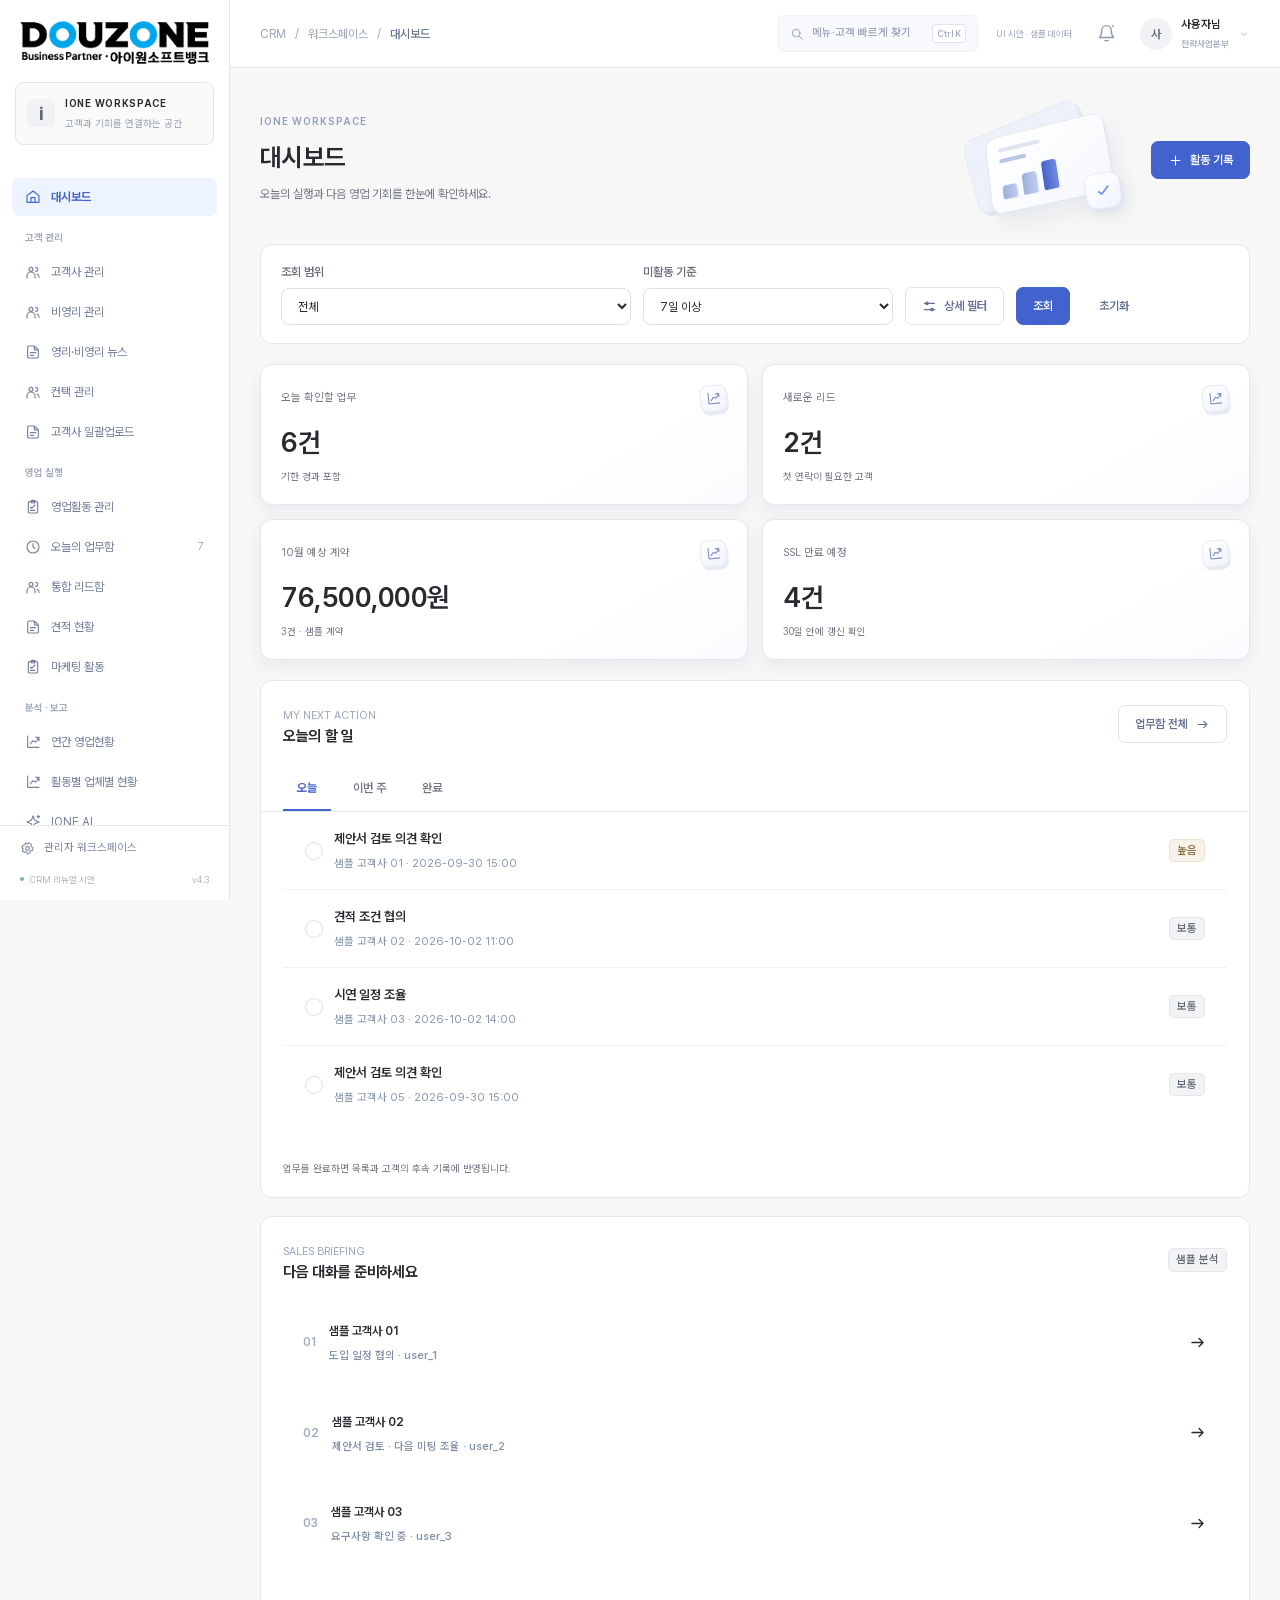
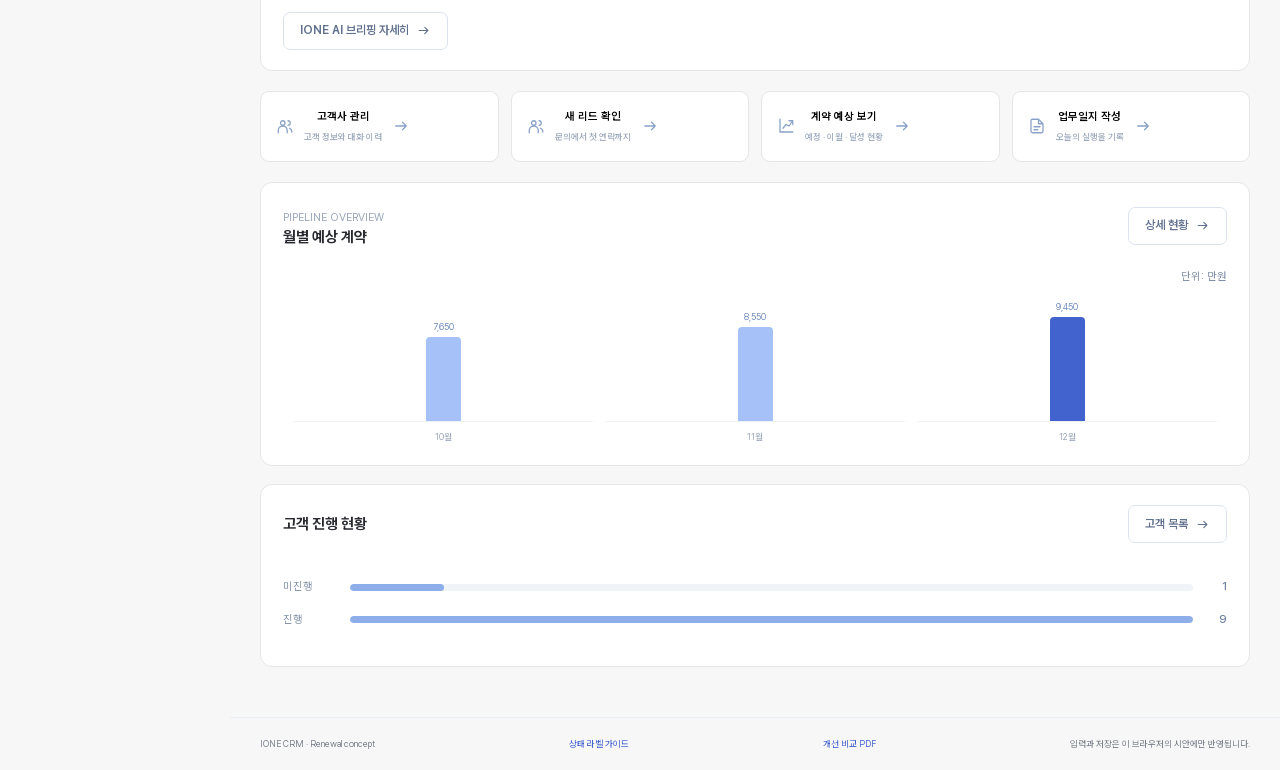
==== commit bbed69f0: "Keep CRM tabs inside content panels and unify button spacing" ====
--- a/index.html
+++ b/index.html
@@ -1,7 +1,7 @@
 <!doctype html>
 <html lang="ko">
-<head><meta charset="utf-8"><meta name="viewport" content="width=device-width,initial-scale=1"><title>IONE CRM · 전체 리뉴얼 시안</title><link rel="stylesheet" href="suite.css?v=4.2"><script src="suite-data.js?v=3.0" defer></script><script src="status.js?v=4.2" defer></script><script src="suite.js?v=4.2" defer></script>
-  <link rel="preload" href="assets/fonts/PretendardVariable.woff2" as="font" type="font/woff2" crossorigin><link rel="stylesheet" href="theme.css?v=3.0"><link rel="stylesheet" href="responsive.css?v=4.1"><link rel="stylesheet" href="status.css?v=4.2">
+<head><meta charset="utf-8"><meta name="viewport" content="width=device-width,initial-scale=1"><title>IONE CRM · 전체 리뉴얼 시안</title><link rel="stylesheet" href="suite.css?v=4.2"><script src="suite-data.js?v=3.0" defer></script><script src="status.js?v=4.2" defer></script><script src="suite.js?v=4.3" defer></script>
+  <link rel="preload" href="assets/fonts/PretendardVariable.woff2" as="font" type="font/woff2" crossorigin><link rel="stylesheet" href="theme.css?v=3.0"><link rel="stylesheet" href="responsive.css?v=4.1"><link rel="stylesheet" href="status.css?v=4.2"><link rel="stylesheet" href="interaction.css?v=4.3">
   <meta name="description" content="IONE CRM 리뉴얼 시안. 고객 관리, 영업활동, 후속 업무, 포캐스팅, 보고서와 관리자까지 44개 화면을 살펴보세요.">
   <meta name="theme-color" content="#4263cd">
   <link rel="canonical" href="https://leejinho970715-star.github.io/CRM/">
@@ -47,7 +47,7 @@
 <symbol id="s-menu" viewBox="0 0 24 24"><path d="M4 6h16M4 12h16M4 18h16"/></symbol>
 <symbol id="s-bell" viewBox="0 0 24 24"><path d="M18 8a6 6 0 0 0-12 0c0 8-3 8-3 9h18c0-1-3-1-3-9M10 21h4"/></symbol>
 </defs></svg>
-<aside class="app-sidebar" id="app-sidebar"><a class="suite-brand" href="#home" aria-label="DOUZONE 아이원소프트뱅크 홈"><span class="brand-image"><img src="assets/logo.png" alt="DOUZONE 아이원소프트뱅크" width="2084" height="754"></span></a><div class="workspace-label"><span class="workspace-mark">i</span><div><strong>IONE WORKSPACE</strong><span>고객과 기회를 연결하는 공간</span></div></div><nav id="suite-navigation" aria-label="전체 CRM 메뉴"></nav><div class="sidebar-bottom"><a href="#admin"><svg><use href="#s-settings"/></svg><span>관리자 워크스페이스</span></a><div><span class="online-dot"></span>CRM 리뉴얼 시안 <span>v4.2</span></div></div></aside>
+<aside class="app-sidebar" id="app-sidebar"><a class="suite-brand" href="#home" aria-label="DOUZONE 아이원소프트뱅크 홈"><span class="brand-image"><img src="assets/logo.png" alt="DOUZONE 아이원소프트뱅크" width="2084" height="754"></span></a><div class="workspace-label"><span class="workspace-mark">i</span><div><strong>IONE WORKSPACE</strong><span>고객과 기회를 연결하는 공간</span></div></div><nav id="suite-navigation" aria-label="전체 CRM 메뉴"></nav><div class="sidebar-bottom"><a href="#admin"><svg><use href="#s-settings"/></svg><span>관리자 워크스페이스</span></a><div><span class="online-dot"></span>CRM 리뉴얼 시안 <span>v4.3</span></div></div></aside>
 <div class="app-frame"><header class="suite-topbar"><button class="icon-control menu-control" id="menu-control" aria-label="전체 메뉴 열기" aria-expanded="false"><svg><use href="#s-menu"/></svg></button><div class="topbar-breadcrumb" id="topbar-breadcrumb"></div><button id="global-search-button" aria-label="메뉴·고객 빠르게 찾기" class="global-search-button"><svg><use href="#s-search"/></svg><span>메뉴·고객 빠르게 찾기</span><kbd>Ctrl K</kbd></button><span class="demo-label">UI 시안 · 샘플 데이터</span><button class="icon-control" id="notifications-button" aria-label="알림 보기"><svg><use href="#s-bell"/></svg><span class="notification-dot"></span></button><button class="user-control" id="user-control" aria-label="사용자님 계정 메뉴"><span class="suite-avatar">사</span><span><strong>사용자님</strong><small>전략사업본부</small></span><svg><use href="#s-chevron"/></svg></button></header><main id="suite-main" tabindex="-1"></main><footer class="suite-footer"><span>IONE CRM · Renewal concept</span><a href="status-guide.html" target="_blank" rel="noopener">상태 라벨 가이드</a><a href="docs/CRM-Renewal-As-Is-To-Be.pdf" target="_blank" rel="noopener">개선 비교 PDF</a><span>입력과 저장은 이 브라우저의 시안에만 반영됩니다.</span></footer></div>
 <div class="mobile-backdrop" id="mobile-backdrop" hidden></div>
 <div class="drawer-backdrop" id="drawer-backdrop" hidden></div><aside class="suite-drawer" id="suite-drawer" role="dialog" aria-modal="true" aria-labelledby="drawer-title" hidden><header><div><span id="drawer-eyebrow"></span><h2 id="drawer-title"></h2></div><button class="icon-control" id="close-drawer" aria-label="상세 패널 닫기"><svg><use href="#s-close"/></svg></button></header><div id="drawer-content"></div></aside>
--- a/interaction.css
+++ b/interaction.css
@@ -0,0 +1,16 @@
+/* Navigation belongs to its content panel. Action groups have a consistent gap. */
+.panel-tabs{display:flex;align-items:center;justify-content:space-between;flex-wrap:wrap;gap:16px 24px;padding:14px 22px 0;background:#fff;border-bottom:1px solid var(--stroke);min-width:0}
+.panel-tabs .section-tabs{flex:1 1 340px;min-width:0;max-width:100%;padding:0;border:0;gap:8px;align-self:stretch;overflow-x:auto;scrollbar-width:thin}
+.section-tabs button,.section-tabs a,.day-tabs button,.content-tabs button{flex-shrink:0;min-height:44px;padding:12px 14px;background:transparent;border:0;border-bottom:2px solid transparent;border-radius:0;font-size:12px;line-height:1.5;font-weight:550;color:#717580;white-space:nowrap}
+.section-tabs button.active,.day-tabs button.active,.content-tabs button[aria-selected=true]{color:var(--brand);background:transparent;border-bottom-color:var(--brand);border-radius:0;font-weight:650}
+.section-tabs button:hover,.day-tabs button:hover,.content-tabs button:hover{color:var(--ink);background:#fafafa}
+.day-tabs,.content-tabs{gap:8px;padding:0 22px;min-width:0;border-bottom:1px solid var(--stroke);overflow-x:auto;flex-wrap:nowrap}
+.view-switch{display:flex;flex-wrap:wrap;gap:8px;padding:4px;margin-bottom:12px;background:#f7f7f8;border:1px solid var(--stroke);border-radius:8px;max-width:100%}
+.view-switch .suite-button{min-height:36px;padding:8px 12px;border-color:transparent;background:transparent;color:#717580}
+.view-switch .suite-button.soft{border-color:var(--stroke);background:#fff;color:var(--brand)}
+.tabbed-content{padding:22px;min-width:0}
+.button-group{display:flex;align-items:center;flex-wrap:wrap;gap:12px;min-width:0}.drawer-section .button-group{margin-top:20px}
+.page-head .page-actions,.heading-actions,.filter-actions,.table-toolbar>div,.form-actions,.form-actions>div,.drawer-actions,.dialog-actions,.dialog-footer,.form-footer>div,.login-support{gap:12px}
+.suite-button{padding-inline:16px}.suite-button.small{padding-inline:12px}.button{padding-inline:16px}
+@container workspace (max-width:680px){.panel-tabs{padding:12px 16px 0;gap:12px}.panel-tabs .section-tabs{flex-basis:100%}.view-switch{margin-bottom:12px}.tabbed-content{padding:16px}}
+@media(max-width:600px){.content-tabs,.day-tabs{padding-inline:16px;gap:8px}.section-tabs button,.day-tabs button,.content-tabs button{padding-inline:12px}.drawer-section .button-group{align-items:stretch}.button-group .suite-button{max-width:100%}.page-actions .suite-button,.heading-actions .button,.table-toolbar .suite-button{padding-inline:12px}.dialog-actions,.drawer-actions,.form-footer>div{gap:12px}}
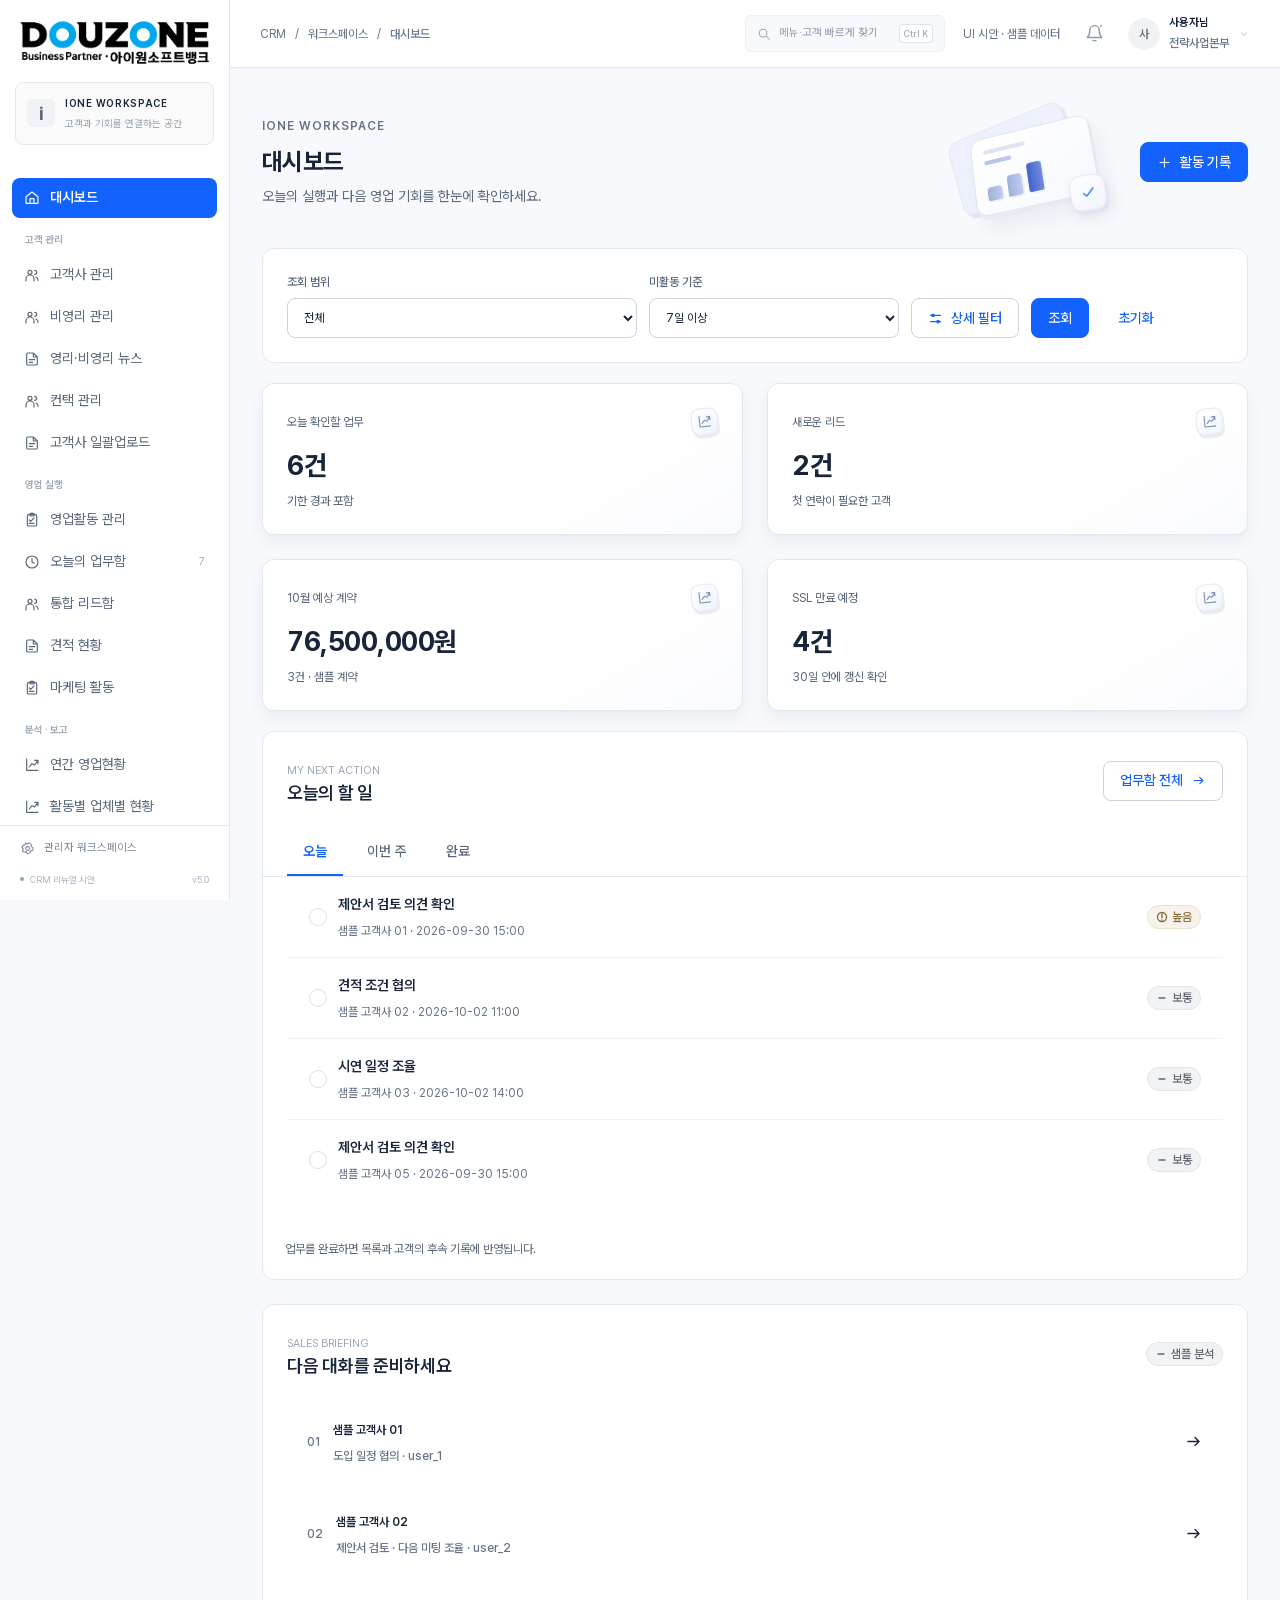
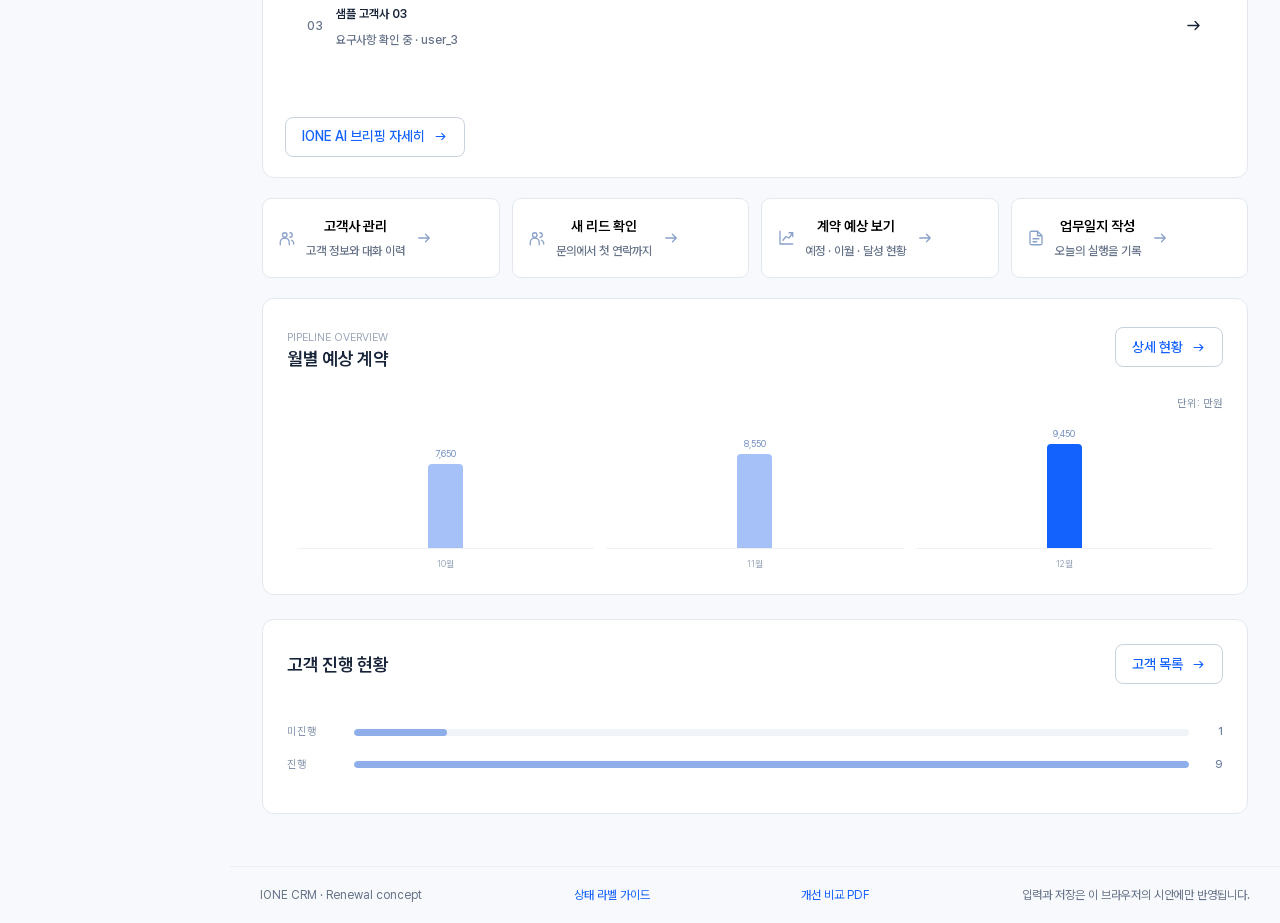
==== commit d0940a71: "Apply CRM design guide and capture every tab view" ====
--- a/index.html
+++ b/index.html
@@ -1,9 +1,9 @@
 <!doctype html>
 <html lang="ko">
-<head><meta charset="utf-8"><meta name="viewport" content="width=device-width,initial-scale=1"><title>IONE CRM · 전체 리뉴얼 시안</title><link rel="stylesheet" href="suite.css?v=4.2"><script src="suite-data.js?v=3.0" defer></script><script src="status.js?v=4.2" defer></script><script src="suite.js?v=4.3" defer></script>
-  <link rel="preload" href="assets/fonts/PretendardVariable.woff2" as="font" type="font/woff2" crossorigin><link rel="stylesheet" href="theme.css?v=3.0"><link rel="stylesheet" href="responsive.css?v=4.1"><link rel="stylesheet" href="status.css?v=4.2"><link rel="stylesheet" href="interaction.css?v=4.3">
+<head><meta charset="utf-8"><meta name="viewport" content="width=device-width,initial-scale=1"><title>IONE CRM · 전체 리뉴얼 시안</title><link rel="stylesheet" href="suite.css?v=4.2"><script src="suite-data.js?v=3.0" defer></script><script src="status.js?v=5.0.1" defer></script><script src="suite.js?v=5.0.1" defer></script>
+  <link rel="preload" href="assets/fonts/PretendardVariable.woff2" as="font" type="font/woff2" crossorigin><link rel="stylesheet" href="theme.css?v=3.0"><link rel="stylesheet" href="responsive.css?v=4.1"><link rel="stylesheet" href="status.css?v=5.0"><link rel="stylesheet" href="interaction.css?v=4.3">
   <meta name="description" content="IONE CRM 리뉴얼 시안. 고객 관리, 영업활동, 후속 업무, 포캐스팅, 보고서와 관리자까지 44개 화면을 살펴보세요.">
-  <meta name="theme-color" content="#4263cd">
+  <meta name="theme-color" content="#1462fd">
   <link rel="canonical" href="https://leejinho970715-star.github.io/CRM/">
   <link rel="icon" href="assets/favicon.svg" type="image/svg+xml">
   <link rel="icon" href="assets/favicon-32.png" type="image/png" sizes="32x32">
@@ -24,6 +24,7 @@
   <meta name="twitter:title" content="IONE CRM 리뉴얼 시안">
   <meta name="twitter:description" content="고객에서 활동, 다음 업무와 계약까지 연결하는 44개 CRM 화면.">
   <meta name="twitter:image" content="https://leejinho970715-star.github.io/CRM/assets/og-image.png">
+<link rel="stylesheet" href="guide.css?v=5.0.1">
 </head>
 <body>
 <svg class="icon-defs" aria-hidden="true"><defs>
@@ -47,7 +48,7 @@
 <symbol id="s-menu" viewBox="0 0 24 24"><path d="M4 6h16M4 12h16M4 18h16"/></symbol>
 <symbol id="s-bell" viewBox="0 0 24 24"><path d="M18 8a6 6 0 0 0-12 0c0 8-3 8-3 9h18c0-1-3-1-3-9M10 21h4"/></symbol>
 </defs></svg>
-<aside class="app-sidebar" id="app-sidebar"><a class="suite-brand" href="#home" aria-label="DOUZONE 아이원소프트뱅크 홈"><span class="brand-image"><img src="assets/logo.png" alt="DOUZONE 아이원소프트뱅크" width="2084" height="754"></span></a><div class="workspace-label"><span class="workspace-mark">i</span><div><strong>IONE WORKSPACE</strong><span>고객과 기회를 연결하는 공간</span></div></div><nav id="suite-navigation" aria-label="전체 CRM 메뉴"></nav><div class="sidebar-bottom"><a href="#admin"><svg><use href="#s-settings"/></svg><span>관리자 워크스페이스</span></a><div><span class="online-dot"></span>CRM 리뉴얼 시안 <span>v4.3</span></div></div></aside>
+<aside class="app-sidebar" id="app-sidebar"><a class="suite-brand" href="#home" aria-label="DOUZONE 아이원소프트뱅크 홈"><span class="brand-image"><img src="assets/logo.png" alt="DOUZONE 아이원소프트뱅크" width="2084" height="754"></span></a><div class="workspace-label"><span class="workspace-mark">i</span><div><strong>IONE WORKSPACE</strong><span>고객과 기회를 연결하는 공간</span></div></div><nav id="suite-navigation" aria-label="전체 CRM 메뉴"></nav><div class="sidebar-bottom"><a href="#admin"><svg><use href="#s-settings"/></svg><span>관리자 워크스페이스</span></a><div><span class="online-dot"></span>CRM 리뉴얼 시안 <span>v5.0</span></div></div></aside>
 <div class="app-frame"><header class="suite-topbar"><button class="icon-control menu-control" id="menu-control" aria-label="전체 메뉴 열기" aria-expanded="false"><svg><use href="#s-menu"/></svg></button><div class="topbar-breadcrumb" id="topbar-breadcrumb"></div><button id="global-search-button" aria-label="메뉴·고객 빠르게 찾기" class="global-search-button"><svg><use href="#s-search"/></svg><span>메뉴·고객 빠르게 찾기</span><kbd>Ctrl K</kbd></button><span class="demo-label">UI 시안 · 샘플 데이터</span><button class="icon-control" id="notifications-button" aria-label="알림 보기"><svg><use href="#s-bell"/></svg><span class="notification-dot"></span></button><button class="user-control" id="user-control" aria-label="사용자님 계정 메뉴"><span class="suite-avatar">사</span><span><strong>사용자님</strong><small>전략사업본부</small></span><svg><use href="#s-chevron"/></svg></button></header><main id="suite-main" tabindex="-1"></main><footer class="suite-footer"><span>IONE CRM · Renewal concept</span><a href="status-guide.html" target="_blank" rel="noopener">상태 라벨 가이드</a><a href="docs/CRM-Renewal-As-Is-To-Be.pdf" target="_blank" rel="noopener">개선 비교 PDF</a><span>입력과 저장은 이 브라우저의 시안에만 반영됩니다.</span></footer></div>
 <div class="mobile-backdrop" id="mobile-backdrop" hidden></div>
 <div class="drawer-backdrop" id="drawer-backdrop" hidden></div><aside class="suite-drawer" id="suite-drawer" role="dialog" aria-modal="true" aria-labelledby="drawer-title" hidden><header><div><span id="drawer-eyebrow"></span><h2 id="drawer-title"></h2></div><button class="icon-control" id="close-drawer" aria-label="상세 패널 닫기"><svg><use href="#s-close"/></svg></button></header><div id="drawer-content"></div></aside>
--- a/status.css
+++ b/status.css
@@ -6,5 +6,7 @@
 .state-badge.status-complete,.badge.status-complete{color:var(--status-complete-fg);background:var(--status-complete-bg);border-color:var(--status-complete-border)}
 .state-badge.status-attention,.badge.status-attention{color:var(--status-attention-fg);background:var(--status-attention-bg);border-color:var(--status-attention-border)}
 .history-tags .state-badge{font-size:11px;padding:3px 7px;border-radius:5px}.board-column>h3 .state-badge{font-size:11px}
+.state-badge,.badge,.history-tags .state-badge,.board-column>h3 .state-badge{min-height:24px;padding:4px 8px;gap:4px;border-radius:9999px;font-size:12px;line-height:14px;font-weight:500}
+.state-badge .status-icon,.badge .status-icon{width:12px;height:12px;stroke-width:1.75;flex-shrink:0}
 .admin-badge,.proposal-badge,.count-pill{color:var(--status-neutral-fg);background:var(--status-neutral-bg);border:1px solid var(--status-neutral-border)}
 .task-check.done{color:var(--status-complete-fg);background:var(--status-complete-bg);border-color:var(--status-complete-border)}
--- a/guide.css
+++ b/guide.css
@@ -0,0 +1,152 @@
+/* CRM UI Design System v1.0, adapted for legibility and the existing workflows.
+   Shared semantic aliases migrate the suite and activity without changing data. */
+:root {
+  --color-primary: #1462fd;
+  --color-primary-hover: #104dcc;
+  --color-primary-soft: #eef4ff;
+  --color-secondary-sky: #01ade7;
+  --color-secondary-navy: #1a3c83;
+  --color-success: #0bb18f;
+  --color-warning: #f6972a;
+  --color-error: #e74248;
+  --color-info: #337bfd;
+  --color-error-text: #b02f38;
+  --color-neutral-900: #18243a;
+  --color-neutral-600: #8592a6;
+  --color-neutral-300: #cad2de;
+  --color-neutral-100: #ebeff4;
+  --color-text-primary: var(--color-neutral-900);
+  --color-text-secondary: #59677b;
+  --color-text-caption: #657288;
+  --color-border-default: #e3e8ef;
+  --color-border-input: var(--color-neutral-300);
+  --color-background-page: #f7f9fc;
+  --color-background-card: #ffffff;
+  --color-background-hover: #f4f7fb;
+  --space-1: 4px; --space-2: 8px; --space-3: 12px; --space-4: 16px;
+  --space-6: 24px; --space-8: 32px; --space-12: 48px; --space-16: 64px;
+  --radius-xs: 4px; --radius-sm: 6px; --radius-md: 8px;
+  --radius-lg: 12px; --radius-xl: 16px; --radius-full: 9999px;
+  --font-display: 32px; --font-h1: 24px; --font-h2: 20px; --font-h3: 18px;
+  --font-large: 16px; --font-body: 14px; --font-caption: 12px;
+  --control-height: 40px; --control-small: 32px; --control-large: 48px;
+  --content-max: 1504px; /* 1440px content + two 32px gutters. */
+  --brand: var(--color-primary); --blue: var(--color-primary);
+  --brand-soft: var(--color-primary-soft); --blue-soft: var(--color-primary-soft);
+  --ink: var(--color-text-primary); --secondary: var(--color-text-secondary);
+  --muted: var(--color-text-secondary); --stroke: var(--color-border-default);
+  --line: var(--color-border-default); --surface: var(--color-background-card);
+  --canvas: var(--color-background-page); --bg: var(--color-background-page);
+  font-size: var(--font-body); color: var(--ink); background: var(--canvas);
+}
+body { color: var(--ink); background: var(--canvas); line-height: 1.5; }
+button { font-weight: 500; }
+h1 { font-size: var(--font-h1); font-weight: 700; line-height: 1.4; }
+h2 { font-size: var(--font-h2); font-weight: 700; line-height: 1.4; }
+h3 { font-size: var(--font-h3); font-weight: 600; line-height: 1.4; }
+strong { font-weight: 600; }
+svg { stroke-width: 1.75; }
+#suite-main { max-width: var(--content-max); width: 100%; margin-inline: auto; padding: var(--space-8); }
+.page-head,.page-heading { margin-bottom: var(--space-6); gap: var(--space-6); }
+.page-head h1,.page-heading h1 { font-size: var(--font-h1); }
+.page-head p,.page-heading p { font-size: var(--font-body); color: var(--secondary); line-height: 1.5; }
+.page-head .eyebrow,.breadcrumb,.topbar-breadcrumb,.demo-label,.workspace-label p,
+.nav-group-title,.nav-count,.sidebar-bottom,.suite-footer,.prototype-tag,
+.user-control small,.user-area,.guide-eyebrow { font-size: var(--font-caption); color: var(--color-text-caption); }
+.page-head .page-actions { padding-top: 0; max-width: 100%; }
+.nav-link { min-height: var(--control-height); padding: var(--space-2) var(--space-3); font-size: var(--font-body); color: var(--secondary); border-radius: var(--radius-md); }
+.nav-submenu .nav-link { font-size: var(--font-caption); min-height: var(--control-small); }
+.nav-link.current,.nav-link.active { background: var(--brand); color: var(--surface); font-weight: 600; }
+.nav-link.current .nav-count,.nav-link.active .nav-count { color: var(--surface); }
+.nav-link:hover { background: var(--color-background-hover); color: var(--ink); }
+.nav-link.current:hover,.nav-link.active:hover { background: var(--color-primary-hover); color: var(--surface); }
+.panel,.filter-panel,.metric-card,.customer-panel,.detail-panel,.form-section,.master-card,.board-column,.status-summary {
+  border-color: var(--stroke); border-radius: var(--radius-lg);
+}
+.metric-strip,.home-grid,.charts-grid,.news-grid,.master-grid,.admin-summary { gap: var(--space-6); }
+.metric-card { padding: var(--space-6); }
+.metric-card>div:first-child,.metric-card p,.panel-note { font-size: var(--font-caption); color: var(--secondary); }
+.metric-card strong { font-weight: 700; }
+.panel-heading,.table-toolbar,.filter-panel,.customer-summary,.form-body,.secondary-content { padding: var(--space-6); }
+.panel-heading h2,.table-toolbar h2,.list-heading h2 { font-size: var(--font-h3); font-weight: 600; }
+.panel-body { padding: 0 var(--space-6) var(--space-6); }
+.form-section { margin: var(--space-4); padding: var(--space-6); }
+.form-section h3,.section-heading h3 { font-size: var(--font-h3); font-weight: 600; }
+.form-grid,.field-grid,.form-grid.two,.field-grid.two { gap: var(--space-6); }
+.form-section>p,.form-field,.form-section label,.filter-panel label,label { font-size: var(--font-caption); color: var(--secondary); font-weight: 500; }
+input,select,textarea,.search-panel input,.search-panel select,label input,label select,label textarea {
+  border-color: var(--color-border-input); border-radius: var(--radius-md);
+  color: var(--ink); font-size: var(--font-body); font-weight: 400;
+}
+input,select { min-height: var(--control-height); padding-inline: var(--space-3); }
+input::placeholder,textarea::placeholder { color: var(--color-text-caption); opacity: 1; }
+input:focus,select:focus,textarea:focus { outline: 2px solid var(--brand); outline-offset: 2px; border-color: var(--brand); box-shadow: none; }
+input[type=checkbox],input[type=radio] { min-height: 0; padding: 0; accent-color: var(--brand); }
+input:disabled,select:disabled,textarea:disabled { background: var(--color-neutral-100); color: var(--color-neutral-600); cursor: not-allowed; }
+input[aria-invalid=true],select[aria-invalid=true],textarea[aria-invalid=true] { border-color: var(--color-error-text); }
+.required,.required-note span { color: var(--color-error-text); }
+.suite-button,.button { min-height: var(--control-height); height: auto; padding: var(--space-2) var(--space-4); border-radius: var(--radius-md); font-size: var(--font-body); font-weight: 500; line-height: 1.5; color: var(--brand); border-color: var(--color-neutral-300); background: var(--surface); gap: var(--space-2); }
+.suite-button.small { min-height: var(--control-small); padding: var(--space-1) var(--space-3); font-size: var(--font-caption); }
+.suite-button.filled,.button.primary { background: var(--brand); color: var(--surface); border-color: var(--brand); }
+.suite-button.filled:hover,.button.primary:hover { background: var(--color-primary-hover); border-color: var(--color-primary-hover); }
+.suite-button.soft,.button.ai-button { color: var(--brand); background: var(--color-primary-soft); border-color: var(--color-neutral-300); }
+.suite-button.danger { color: var(--color-error-text); background: var(--surface); border-color: var(--color-error-text); }
+.suite-button:not(:disabled):active,.button:not(:disabled):active { transform: translateY(1px); }
+button:focus-visible,a:focus-visible,summary:focus-visible,.table-scroll:focus-visible { outline: 2px solid var(--brand); outline-offset: 3px; }
+.button-group,.page-actions,.heading-actions,.filter-actions,.form-footer>div,.dialog-actions,.drawer-actions,.form-actions>div { gap: var(--space-3); }
+.panel-tabs { padding: var(--space-3) var(--space-6) 0; gap: var(--space-4) var(--space-6); }
+.tabbed-content { padding: var(--space-6); }
+.section-tabs button,.section-tabs a,.day-tabs button,.content-tabs button { min-height: 44px; padding: var(--space-3) var(--space-4); font-size: var(--font-body); font-weight: 500; color: var(--secondary); }
+.section-tabs button.active,.day-tabs button.active,.content-tabs button[aria-selected=true] { font-weight: 600; color: var(--brand); border-bottom-color: var(--brand); }
+.content-tabs,.day-tabs { padding-inline: var(--space-6); gap: var(--space-2); }
+.view-switch { gap: var(--space-2); }
+.view-switch .suite-button { font-size: var(--font-caption); }
+thead th { height: 44px; padding: var(--space-3) var(--space-4); color: var(--secondary); background: var(--color-background-hover); font-size: var(--font-caption); font-weight: 500; }
+tbody td { padding: var(--space-3) var(--space-4); height: 52px; border-color: var(--stroke); font-size: var(--font-body); }
+tbody tr:hover { background: var(--color-background-hover); }
+.cell-main { color: var(--ink); font-size: var(--font-body); }
+.cell-sub,.row-meta,.row-foot,.customer-meta,.summary-facts span,.list-end,.list-sort>span,
+.required-note,.textarea-bottom,.attachment-heading,.form-footer>span,
+.history-date,.history-tags,.form-actions>span,.dialog-actions>span,.calendar-weekday,
+.guide-back,.guide-title p,.tone-card p,.guide-section-head p,.mapping-row h3,.guide-rules ol {
+  font-size: var(--font-caption); color: var(--color-text-caption);
+}
+.customer-row { padding: var(--space-4); }
+.row-name { font-size: var(--font-body); font-weight: 600; }
+.customer-row.selected { background: var(--color-primary-soft); }
+.customer-row.selected .row-name { color: var(--brand); }
+.customer-title-row h2 { font-size: var(--font-h2); }
+.section-number { color: var(--brand); background: var(--color-primary-soft); font-size: var(--font-caption); border-radius: var(--radius-xs); }
+.record-heading { margin-top: var(--space-8); }
+.full-field,.description-field { margin-top: var(--space-4); }
+.form-footer,.form-actions { padding: var(--space-4) var(--space-6); }
+.pagination button,.pager-buttons button { min-width: 32px; min-height: 32px; border-radius: var(--radius-sm); font-size: var(--font-caption); }
+.pagination,.pager-buttons { gap: var(--space-2); }
+.task-preview strong,.task-preview .cell-main,.board-card strong,.quick-link strong { font-size: var(--font-body); }
+.task-preview>div>span,.recommendation>div>span,.board-card p,.board-card>small,.quick-link span,.insight-row span,.recommendation-index { color: var(--color-text-caption); font-size: var(--font-caption); }
+.news-row p,.drawer-section p,.history-entry p { color: var(--secondary); font-size: var(--font-body); }
+.login-panel p,.login-panel small,.login-story p { color: var(--secondary); font-size: var(--font-body); }
+/* Compact fields are explicit variants rather than an across-the-board shrink. */
+.table-inline-input,.line-items table input,.line-items table select { min-height: var(--control-small); font-size: var(--font-caption); }
+.line-items th,.line-items td { padding: var(--space-2) var(--space-3); }
+.list-sort select { min-height: var(--control-small); font-size: var(--font-caption); }
+.product-trigger,.multi-trigger { min-height: var(--control-height); padding: var(--space-2) var(--space-3); font-size: var(--font-body); color: var(--ink); border-color: var(--color-border-input); border-radius: var(--radius-md); }
+/* Keep typography readable when the available workspace is narrow. */
+@container workspace (max-width:680px) {
+  .panel-heading,.filter-panel,.table-toolbar,.form-section,.tabbed-content { padding: var(--space-4); }
+  .panel-body { padding: 0 var(--space-4) var(--space-4); }
+  .metric-strip,.home-grid,.charts-grid,.news-grid,.form-grid,.field-grid { gap: var(--space-4); }
+  .panel-tabs { padding: var(--space-2) var(--space-4) 0; }
+}
+@media(max-width:767px) {
+  #suite-main { padding: var(--space-6) var(--space-4); }
+  .page-head h1,.page-heading h1 { font-size: var(--font-h1); }
+  .page-head p,.page-heading p { font-size: var(--font-body); }
+  .page-actions .suite-button,.heading-actions .button { font-size: var(--font-body); padding-inline: var(--space-3); }
+  .form-body,.customer-summary,.secondary-content,.form-footer { padding: var(--space-4); }
+  .content-tabs,.day-tabs { padding-inline: var(--space-4); }
+  .page-head .page-actions { max-width: 100%; }
+  .suite-topbar { padding-inline: var(--space-3); }
+  .table-pager .pager-buttons { gap: var(--space-1); }
+}
+@media(max-width:360px) { #suite-main { padding-inline: var(--space-3); } }
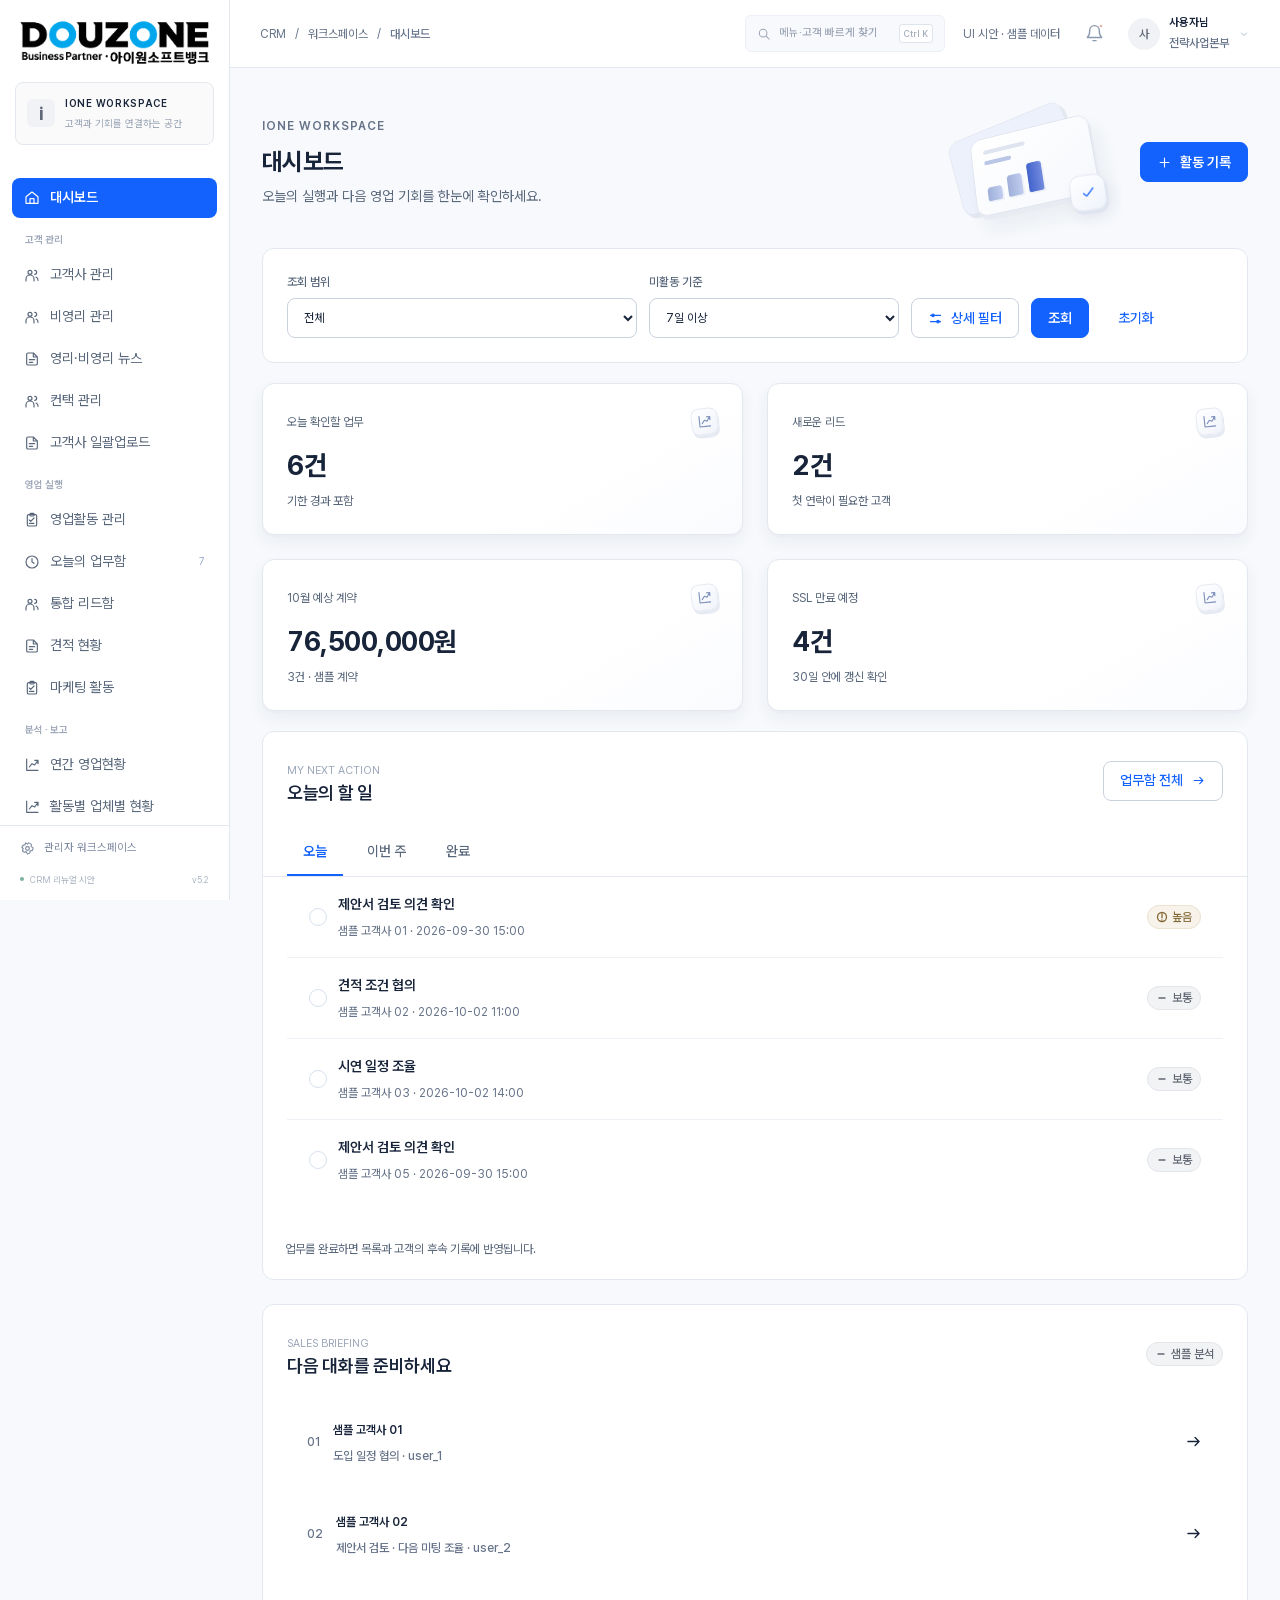
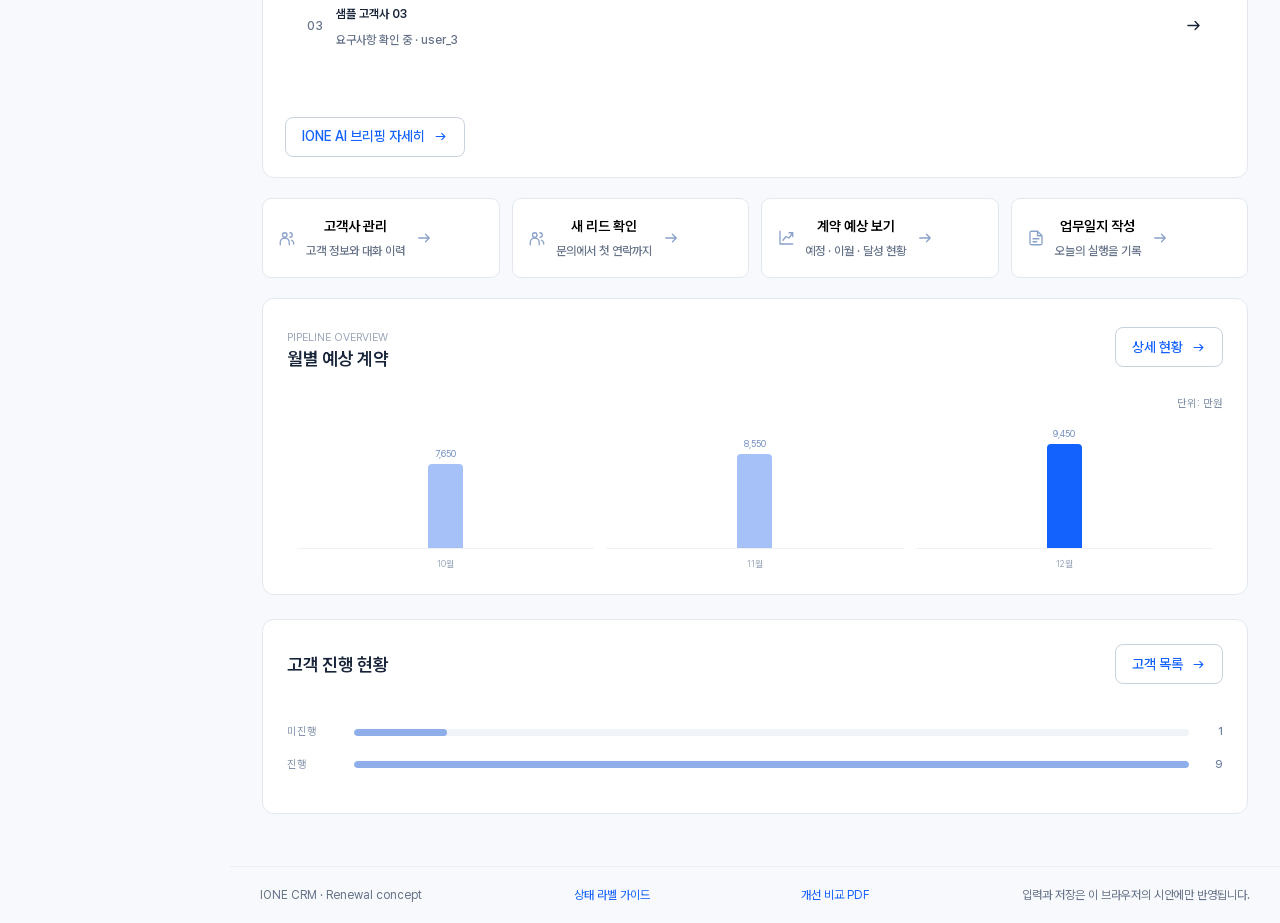
==== commit dea71cca: "Restore blue CRM theme and repair capture and PDF layouts" ====
--- a/index.html
+++ b/index.html
@@ -1,6 +1,6 @@
 <!doctype html>
 <html lang="ko">
-<head><meta charset="utf-8"><meta name="viewport" content="width=device-width,initial-scale=1"><title>IONE CRM · 전체 리뉴얼 시안</title><link rel="stylesheet" href="suite.css?v=4.2"><script src="suite-data.js?v=3.0" defer></script><script src="status.js?v=5.0.1" defer></script><script src="suite.js?v=5.0.1" defer></script>
+<head><meta charset="utf-8"><meta name="viewport" content="width=device-width,initial-scale=1"><title>IONE CRM · 전체 리뉴얼 시안</title><link rel="stylesheet" href="suite.css?v=4.2"><script src="suite-data.js?v=3.0" defer></script><script src="status.js?v=5.0.1" defer></script><script src="suite.js?v=5.2" defer></script>
   <link rel="preload" href="assets/fonts/PretendardVariable.woff2" as="font" type="font/woff2" crossorigin><link rel="stylesheet" href="theme.css?v=3.0"><link rel="stylesheet" href="responsive.css?v=4.1"><link rel="stylesheet" href="status.css?v=5.0"><link rel="stylesheet" href="interaction.css?v=4.3">
   <meta name="description" content="IONE CRM 리뉴얼 시안. 고객 관리, 영업활동, 후속 업무, 포캐스팅, 보고서와 관리자까지 44개 화면을 살펴보세요.">
   <meta name="theme-color" content="#1462fd">
@@ -24,7 +24,7 @@
   <meta name="twitter:title" content="IONE CRM 리뉴얼 시안">
   <meta name="twitter:description" content="고객에서 활동, 다음 업무와 계약까지 연결하는 44개 CRM 화면.">
   <meta name="twitter:image" content="https://leejinho970715-star.github.io/CRM/assets/og-image.png">
-<link rel="stylesheet" href="guide.css?v=5.0.1">
+<link rel="stylesheet" href="guide.css?v=5.2">
 </head>
 <body>
 <svg class="icon-defs" aria-hidden="true"><defs>
@@ -48,7 +48,7 @@
 <symbol id="s-menu" viewBox="0 0 24 24"><path d="M4 6h16M4 12h16M4 18h16"/></symbol>
 <symbol id="s-bell" viewBox="0 0 24 24"><path d="M18 8a6 6 0 0 0-12 0c0 8-3 8-3 9h18c0-1-3-1-3-9M10 21h4"/></symbol>
 </defs></svg>
-<aside class="app-sidebar" id="app-sidebar"><a class="suite-brand" href="#home" aria-label="DOUZONE 아이원소프트뱅크 홈"><span class="brand-image"><img src="assets/logo.png" alt="DOUZONE 아이원소프트뱅크" width="2084" height="754"></span></a><div class="workspace-label"><span class="workspace-mark">i</span><div><strong>IONE WORKSPACE</strong><span>고객과 기회를 연결하는 공간</span></div></div><nav id="suite-navigation" aria-label="전체 CRM 메뉴"></nav><div class="sidebar-bottom"><a href="#admin"><svg><use href="#s-settings"/></svg><span>관리자 워크스페이스</span></a><div><span class="online-dot"></span>CRM 리뉴얼 시안 <span>v5.0</span></div></div></aside>
+<aside class="app-sidebar" id="app-sidebar"><a class="suite-brand" href="#home" aria-label="DOUZONE 아이원소프트뱅크 홈"><span class="brand-image"><img src="assets/logo.png" alt="DOUZONE 아이원소프트뱅크" width="2084" height="754"></span></a><div class="workspace-label"><span class="workspace-mark">i</span><div><strong>IONE WORKSPACE</strong><span>고객과 기회를 연결하는 공간</span></div></div><nav id="suite-navigation" aria-label="전체 CRM 메뉴"></nav><div class="sidebar-bottom"><a href="#admin"><svg><use href="#s-settings"/></svg><span>관리자 워크스페이스</span></a><div><span class="online-dot"></span>CRM 리뉴얼 시안 <span>v5.2</span></div></div></aside>
 <div class="app-frame"><header class="suite-topbar"><button class="icon-control menu-control" id="menu-control" aria-label="전체 메뉴 열기" aria-expanded="false"><svg><use href="#s-menu"/></svg></button><div class="topbar-breadcrumb" id="topbar-breadcrumb"></div><button id="global-search-button" aria-label="메뉴·고객 빠르게 찾기" class="global-search-button"><svg><use href="#s-search"/></svg><span>메뉴·고객 빠르게 찾기</span><kbd>Ctrl K</kbd></button><span class="demo-label">UI 시안 · 샘플 데이터</span><button class="icon-control" id="notifications-button" aria-label="알림 보기"><svg><use href="#s-bell"/></svg><span class="notification-dot"></span></button><button class="user-control" id="user-control" aria-label="사용자님 계정 메뉴"><span class="suite-avatar">사</span><span><strong>사용자님</strong><small>전략사업본부</small></span><svg><use href="#s-chevron"/></svg></button></header><main id="suite-main" tabindex="-1"></main><footer class="suite-footer"><span>IONE CRM · Renewal concept</span><a href="status-guide.html" target="_blank" rel="noopener">상태 라벨 가이드</a><a href="docs/CRM-Renewal-As-Is-To-Be.pdf" target="_blank" rel="noopener">개선 비교 PDF</a><span>입력과 저장은 이 브라우저의 시안에만 반영됩니다.</span></footer></div>
 <div class="mobile-backdrop" id="mobile-backdrop" hidden></div>
 <div class="drawer-backdrop" id="drawer-backdrop" hidden></div><aside class="suite-drawer" id="suite-drawer" role="dialog" aria-modal="true" aria-labelledby="drawer-title" hidden><header><div><span id="drawer-eyebrow"></span><h2 id="drawer-title"></h2></div><button class="icon-control" id="close-drawer" aria-label="상세 패널 닫기"><svg><use href="#s-close"/></svg></button></header><div id="drawer-content"></div></aside>
--- a/guide.css
+++ b/guide.css
@@ -4,6 +4,10 @@
   --color-primary: #1462fd;
   --color-primary-hover: #104dcc;
   --color-primary-soft: #eef4ff;
+  --color-primary-ink: #ffffff;
+  --color-accent: #1462fd;
+  --color-accent-hover: #104dcc;
+  --color-accent-soft: #eef4ff;
   --color-secondary-sky: #01ade7;
   --color-secondary-navy: #1a3c83;
   --color-success: #0bb18f;
@@ -31,8 +35,8 @@
   --font-large: 16px; --font-body: 14px; --font-caption: 12px;
   --control-height: 40px; --control-small: 32px; --control-large: 48px;
   --content-max: 1504px; /* 1440px content + two 32px gutters. */
-  --brand: var(--color-primary); --blue: var(--color-primary);
-  --brand-soft: var(--color-primary-soft); --blue-soft: var(--color-primary-soft);
+  --brand: var(--color-primary); --blue: var(--color-accent);
+  --brand-soft: var(--color-primary-soft); --blue-soft: var(--color-accent-soft);
   --ink: var(--color-text-primary); --secondary: var(--color-text-secondary);
   --muted: var(--color-text-secondary); --stroke: var(--color-border-default);
   --line: var(--color-border-default); --surface: var(--color-background-card);
@@ -150,3 +154,25 @@
   .table-pager .pager-buttons { gap: var(--space-1); }
 }
 @media(max-width:360px) { #suite-main { padding-inline: var(--space-3); } }
+
+/* v5.2: blue primary surfaces, white CTA text and no hover edge markers. */
+.nav-link.current,.nav-link.active { background: var(--brand); color: var(--color-primary-ink); box-shadow: none; }
+.nav-link.current:hover,.nav-link.active:hover { background: var(--color-primary-hover); color: var(--color-primary-ink); box-shadow: none; }
+.nav-link.current .nav-count,.nav-link.active .nav-count { color: var(--color-primary-ink); }
+.suite-button.filled,.button.primary { color: var(--color-primary-ink); background: var(--brand); border-color: var(--brand); font-weight: 600; }
+.suite-button,.button,.suite-button.soft,.button.ai-button { color: var(--color-accent); }
+.suite-button.filled,.button.primary { color: var(--color-primary-ink); }
+.suite-button.soft,.button.ai-button { background: var(--color-accent-soft); }
+.suite-button.danger { color: var(--color-error-text); }
+input:focus,select:focus,textarea:focus { outline-color: var(--color-accent); border-color: var(--color-accent); }
+input[type=checkbox],input[type=radio] { accent-color: var(--color-accent); }
+button:focus-visible,a:focus-visible,summary:focus-visible,.table-scroll:focus-visible { outline-color: var(--color-accent); }
+.section-tabs button.active,.day-tabs button.active,.content-tabs button[aria-selected=true] { color: var(--color-accent); border-bottom-color: var(--color-accent); }
+.customer-row.selected { background: var(--color-accent-soft); }
+.customer-row.selected .row-name,.section-number { color: var(--color-accent); }
+.section-number { background: var(--color-accent-soft); }
+.suite-footer a,.metric-card.active strong,.view-switch .suite-button.soft,.guide-back,.guide-eyebrow,.attachment-zone button,.text-button { color: var(--color-accent); }
+.pagination button.active,.pager-buttons button.active,.pager-buttons button.current { background: var(--color-accent); color: #fff; }
+.nav-link:hover,.nav-link.active:hover,.nav-link.current:hover,
+.customer-row:hover,.customer-row.selected:hover { box-shadow: none; }
+.customer-row:hover::before { display: none; }
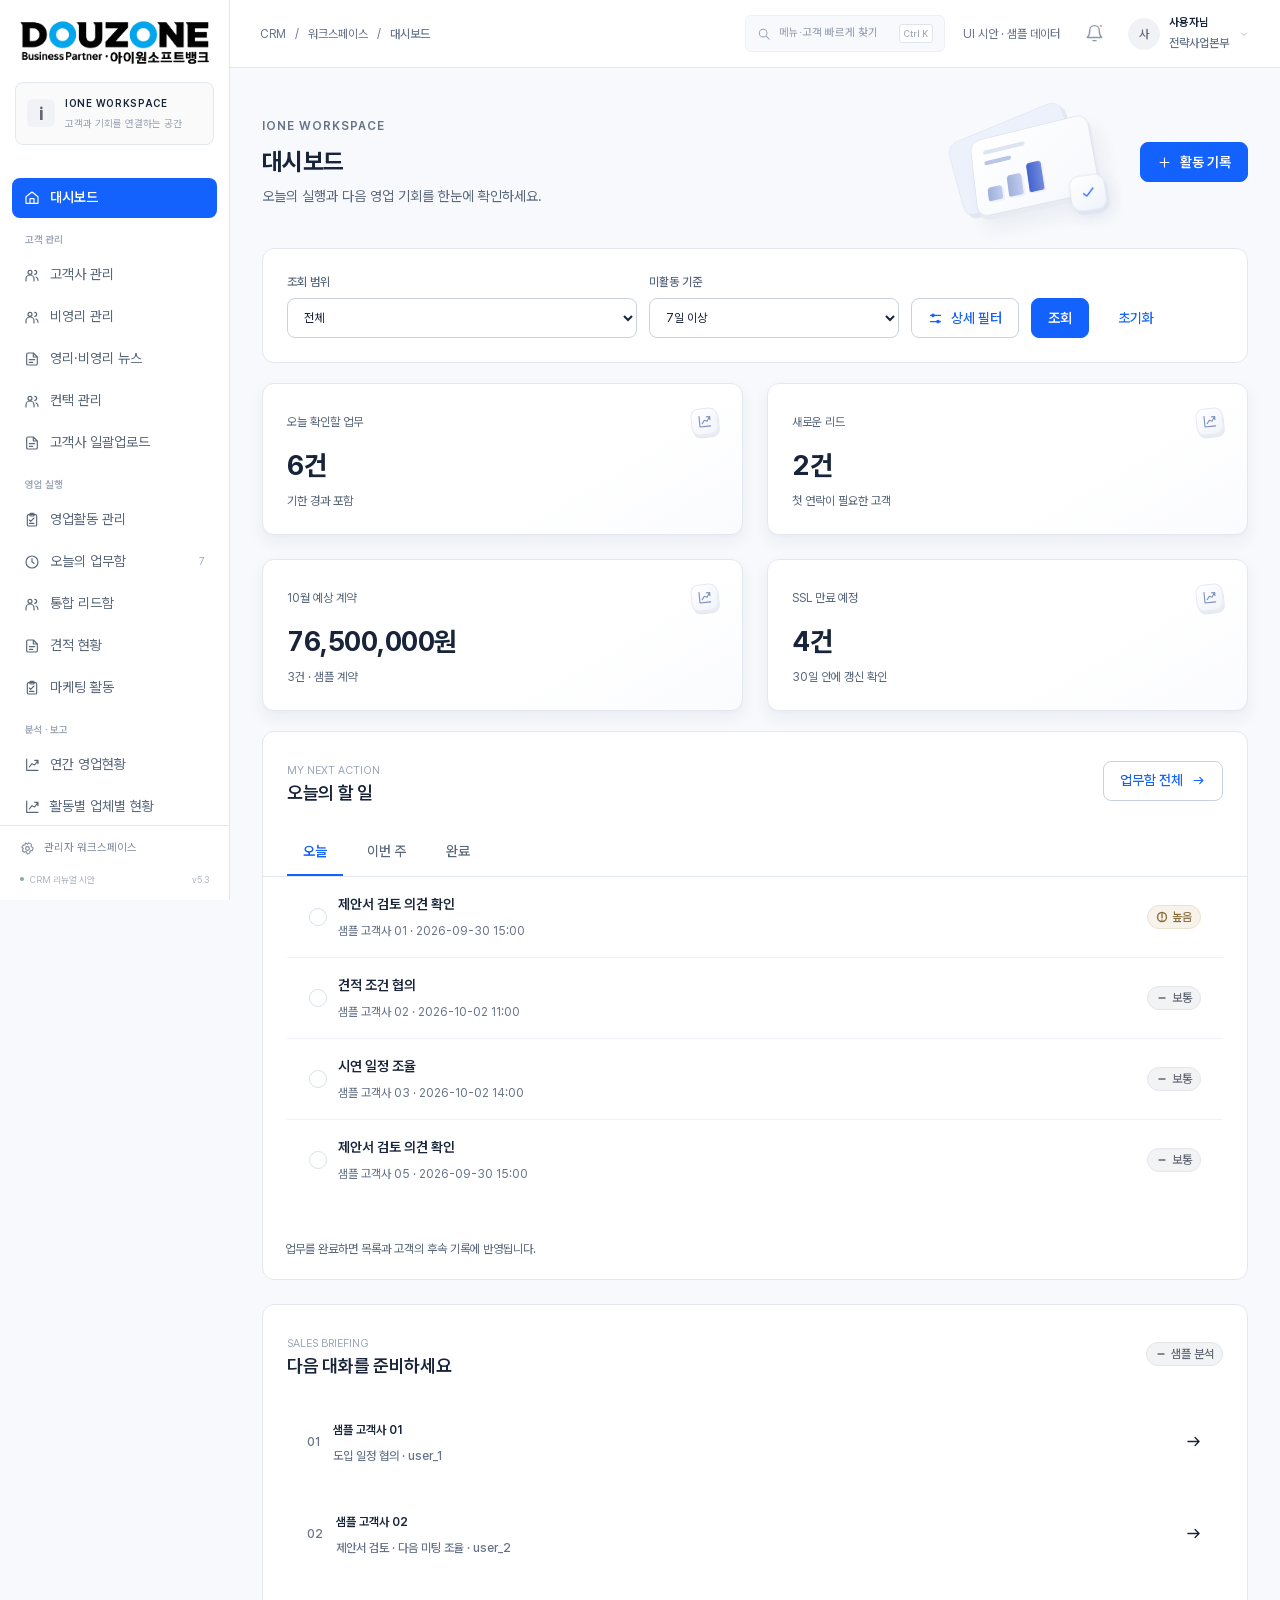
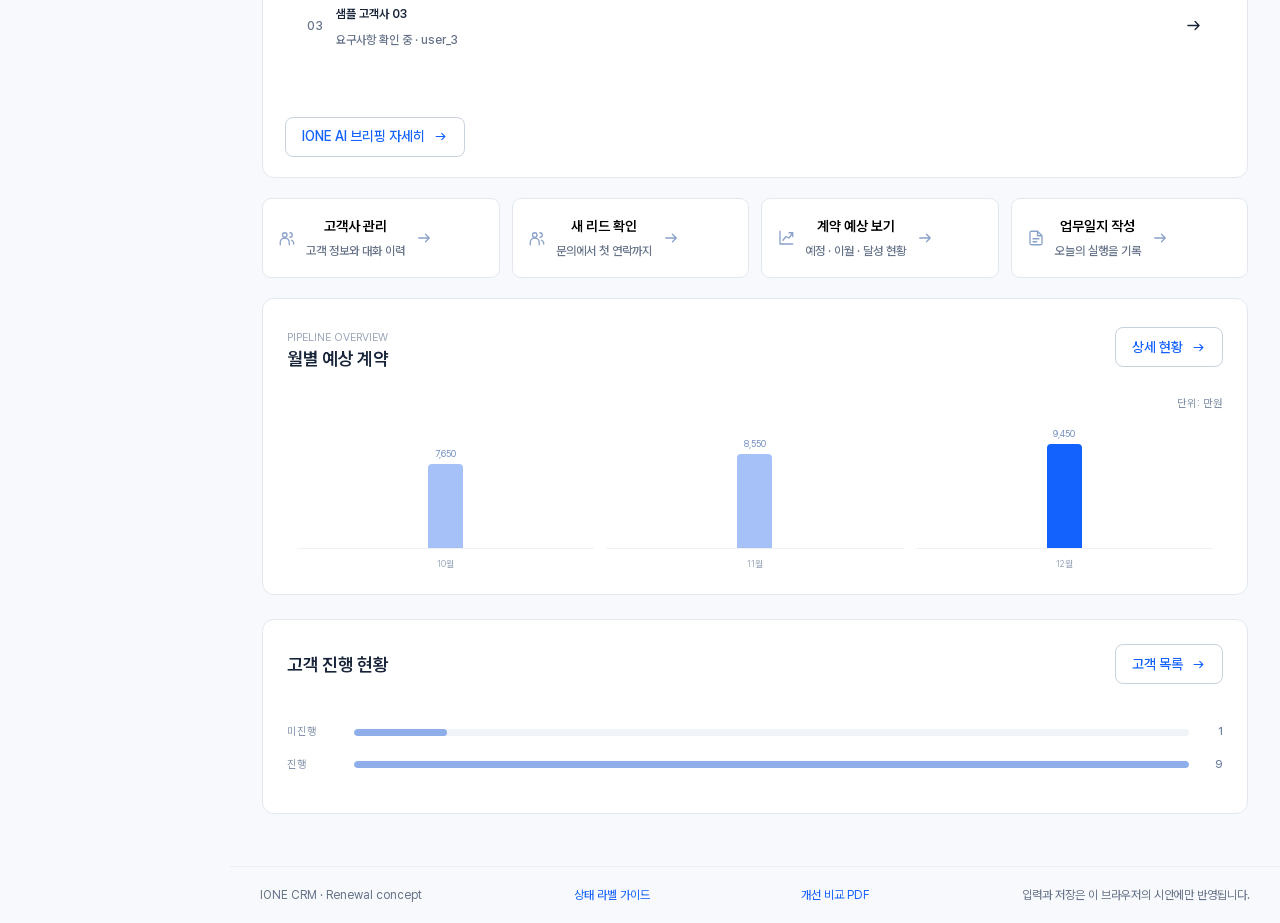
==== commit c92c11ea: "Use semantic icons across the admin dashboard and navigation" ====
--- a/index.html
+++ b/index.html
@@ -1,6 +1,6 @@
 <!doctype html>
 <html lang="ko">
-<head><meta charset="utf-8"><meta name="viewport" content="width=device-width,initial-scale=1"><title>IONE CRM · 전체 리뉴얼 시안</title><link rel="stylesheet" href="suite.css?v=4.2"><script src="suite-data.js?v=3.0" defer></script><script src="status.js?v=5.0.1" defer></script><script src="suite.js?v=5.2" defer></script>
+<head><meta charset="utf-8"><meta name="viewport" content="width=device-width,initial-scale=1"><title>IONE CRM · 전체 리뉴얼 시안</title><link rel="stylesheet" href="suite.css?v=4.2"><script src="suite-data.js?v=5.3" defer></script><script src="status.js?v=5.0.1" defer></script><script src="suite.js?v=5.3" defer></script>
   <link rel="preload" href="assets/fonts/PretendardVariable.woff2" as="font" type="font/woff2" crossorigin><link rel="stylesheet" href="theme.css?v=3.0"><link rel="stylesheet" href="responsive.css?v=4.1"><link rel="stylesheet" href="status.css?v=5.0"><link rel="stylesheet" href="interaction.css?v=4.3">
   <meta name="description" content="IONE CRM 리뉴얼 시안. 고객 관리, 영업활동, 후속 업무, 포캐스팅, 보고서와 관리자까지 44개 화면을 살펴보세요.">
   <meta name="theme-color" content="#1462fd">
@@ -47,8 +47,26 @@
 <symbol id="s-clock" viewBox="0 0 24 24"><circle cx="12" cy="12" r="9"/><path d="M12 7v5l3 2"/></symbol>
 <symbol id="s-menu" viewBox="0 0 24 24"><path d="M4 6h16M4 12h16M4 18h16"/></symbol>
 <symbol id="s-bell" viewBox="0 0 24 24"><path d="M18 8a6 6 0 0 0-12 0c0 8-3 8-3 9h18c0-1-3-1-3-9M10 21h4"/></symbol>
+<symbol id="s-layout-grid" viewBox="0 0 24 24"><rect x="3" y="3" width="7" height="7" rx="1.5"/><rect x="14" y="3" width="7" height="7" rx="1.5"/><rect x="3" y="14" width="7" height="7" rx="1.5"/><rect x="14" y="14" width="7" height="7" rx="1.5"/></symbol>
+<symbol id="s-user-transfer" viewBox="0 0 24 24"><circle cx="7" cy="6" r="3"/><path d="M2 18v-2a5 5 0 0 1 9-3M13 6h8m-3-3 3 3-3 3M21 16h-8m3-3-3 3 3 3"/></symbol>
+<symbol id="s-lock-keyhole" viewBox="0 0 24 24"><rect x="5" y="10" width="14" height="11" rx="2"/><path d="M8 10V7a4 4 0 0 1 8 0v3M12 16v2"/><circle cx="12" cy="14" r="1"/></symbol>
+<symbol id="s-network" viewBox="0 0 24 24"><rect x="9" y="3" width="6" height="5" rx="1"/><rect x="2" y="16" width="6" height="5" rx="1"/><rect x="16" y="16" width="6" height="5" rx="1"/><path d="M12 8v4M5 16v-4h14v4"/></symbol>
+<symbol id="s-network-plus" viewBox="0 0 24 24"><rect x="2" y="3" width="6" height="5" rx="1"/><rect x="2" y="16" width="6" height="5" rx="1"/><path d="M5 8v8M5 12h8M13 12v7M17 5h6M20 2v6"/></symbol>
+<symbol id="s-target" viewBox="0 0 24 24"><circle cx="12" cy="12" r="9"/><circle cx="12" cy="12" r="5"/><circle cx="12" cy="12" r="1"/></symbol>
+<symbol id="s-list-settings" viewBox="0 0 24 24"><path d="M4 5h16M4 12h16M4 19h16"/><circle cx="8" cy="5" r="2"/><circle cx="16" cy="12" r="2"/><circle cx="10" cy="19" r="2"/></symbol>
+<symbol id="s-building-landmark" viewBox="0 0 24 24"><path d="m3 9 9-6 9 6H3M3 21h18M5 9v12M10 9v12M14 9v12M19 9v12"/></symbol>
+<symbol id="s-route" viewBox="0 0 24 24"><circle cx="5" cy="6" r="3"/><circle cx="19" cy="18" r="3"/><path d="M8 6h9a4 4 0 0 1 0 8H7a2 2 0 0 0 0 4h9"/></symbol>
+<symbol id="s-newspaper" viewBox="0 0 24 24"><rect x="5" y="3" width="16" height="18" rx="2"/><path d="M5 7H2v11a3 3 0 0 0 3 3M9 6h8M9 14h8M9 18h8"/><rect x="9" y="9" width="3" height="2"/><path d="M15 10h2"/></symbol>
+<symbol id="s-search-text" viewBox="0 0 24 24"><circle cx="9" cy="9" r="6"/><path d="m13.5 13.5 7 7M6 7h6M6 10h4"/></symbol>
+<symbol id="s-package" viewBox="0 0 24 24"><path d="m12 3 9 5v9l-9 5-9-5V8l9-5Zm0 10 9-5M12 13 3 8M12 13v9M7.5 5.5l9 5"/></symbol>
+<symbol id="s-layers" viewBox="0 0 24 24"><path d="m12 3 10 5-10 5L2 8l10-5ZM2 12l10 5 10-5M2 16l10 5 10-5"/></symbol>
+<symbol id="s-file-up" viewBox="0 0 24 24"><path d="M14 3H6a2 2 0 0 0-2 2v14a2 2 0 0 0 2 2h12a2 2 0 0 0 2-2V9l-6-6ZM14 3v6h6M12 18v-6m-3 3 3-3 3 3"/></symbol>
+<symbol id="s-megaphone" viewBox="0 0 24 24"><path d="M3 9h4l14-5v16L7 15H3V9ZM7 9v6M7 15l2 6h4l-2-5M21 9h2v6h-2"/></symbol>
+<symbol id="s-clipboard-list" viewBox="0 0 24 24"><rect x="5" y="4" width="14" height="17" rx="2"/><rect x="9" y="2" width="6" height="4" rx="1"/><path d="M11 11h5M11 16h5M8 11h.01M8 16h.01"/></symbol>
+<symbol id="s-database-backup" viewBox="0 0 24 24"><ellipse cx="9" cy="5" rx="6" ry="3"/><path d="M3 5v12c0 1.7 2.7 3 6 3M15 5v5M3 11c0 1.7 2.7 3 6 3M13 17h8m-3-3 3 3-3 3"/></symbol>
+<symbol id="s-log-in" viewBox="0 0 24 24"><path d="M14 3h5a2 2 0 0 1 2 2v14a2 2 0 0 1-2 2h-5M3 12h12m-4-4 4 4-4 4"/></symbol>
 </defs></svg>
-<aside class="app-sidebar" id="app-sidebar"><a class="suite-brand" href="#home" aria-label="DOUZONE 아이원소프트뱅크 홈"><span class="brand-image"><img src="assets/logo.png" alt="DOUZONE 아이원소프트뱅크" width="2084" height="754"></span></a><div class="workspace-label"><span class="workspace-mark">i</span><div><strong>IONE WORKSPACE</strong><span>고객과 기회를 연결하는 공간</span></div></div><nav id="suite-navigation" aria-label="전체 CRM 메뉴"></nav><div class="sidebar-bottom"><a href="#admin"><svg><use href="#s-settings"/></svg><span>관리자 워크스페이스</span></a><div><span class="online-dot"></span>CRM 리뉴얼 시안 <span>v5.2</span></div></div></aside>
+<aside class="app-sidebar" id="app-sidebar"><a class="suite-brand" href="#home" aria-label="DOUZONE 아이원소프트뱅크 홈"><span class="brand-image"><img src="assets/logo.png" alt="DOUZONE 아이원소프트뱅크" width="2084" height="754"></span></a><div class="workspace-label"><span class="workspace-mark">i</span><div><strong>IONE WORKSPACE</strong><span>고객과 기회를 연결하는 공간</span></div></div><nav id="suite-navigation" aria-label="전체 CRM 메뉴"></nav><div class="sidebar-bottom"><a href="#admin"><svg><use href="#s-settings"/></svg><span>관리자 워크스페이스</span></a><div><span class="online-dot"></span>CRM 리뉴얼 시안 <span>v5.3</span></div></div></aside>
 <div class="app-frame"><header class="suite-topbar"><button class="icon-control menu-control" id="menu-control" aria-label="전체 메뉴 열기" aria-expanded="false"><svg><use href="#s-menu"/></svg></button><div class="topbar-breadcrumb" id="topbar-breadcrumb"></div><button id="global-search-button" aria-label="메뉴·고객 빠르게 찾기" class="global-search-button"><svg><use href="#s-search"/></svg><span>메뉴·고객 빠르게 찾기</span><kbd>Ctrl K</kbd></button><span class="demo-label">UI 시안 · 샘플 데이터</span><button class="icon-control" id="notifications-button" aria-label="알림 보기"><svg><use href="#s-bell"/></svg><span class="notification-dot"></span></button><button class="user-control" id="user-control" aria-label="사용자님 계정 메뉴"><span class="suite-avatar">사</span><span><strong>사용자님</strong><small>전략사업본부</small></span><svg><use href="#s-chevron"/></svg></button></header><main id="suite-main" tabindex="-1"></main><footer class="suite-footer"><span>IONE CRM · Renewal concept</span><a href="status-guide.html" target="_blank" rel="noopener">상태 라벨 가이드</a><a href="docs/CRM-Renewal-As-Is-To-Be.pdf" target="_blank" rel="noopener">개선 비교 PDF</a><span>입력과 저장은 이 브라우저의 시안에만 반영됩니다.</span></footer></div>
 <div class="mobile-backdrop" id="mobile-backdrop" hidden></div>
 <div class="drawer-backdrop" id="drawer-backdrop" hidden></div><aside class="suite-drawer" id="suite-drawer" role="dialog" aria-modal="true" aria-labelledby="drawer-title" hidden><header><div><span id="drawer-eyebrow"></span><h2 id="drawer-title"></h2></div><button class="icon-control" id="close-drawer" aria-label="상세 패널 닫기"><svg><use href="#s-close"/></svg></button></header><div id="drawer-content"></div></aside>
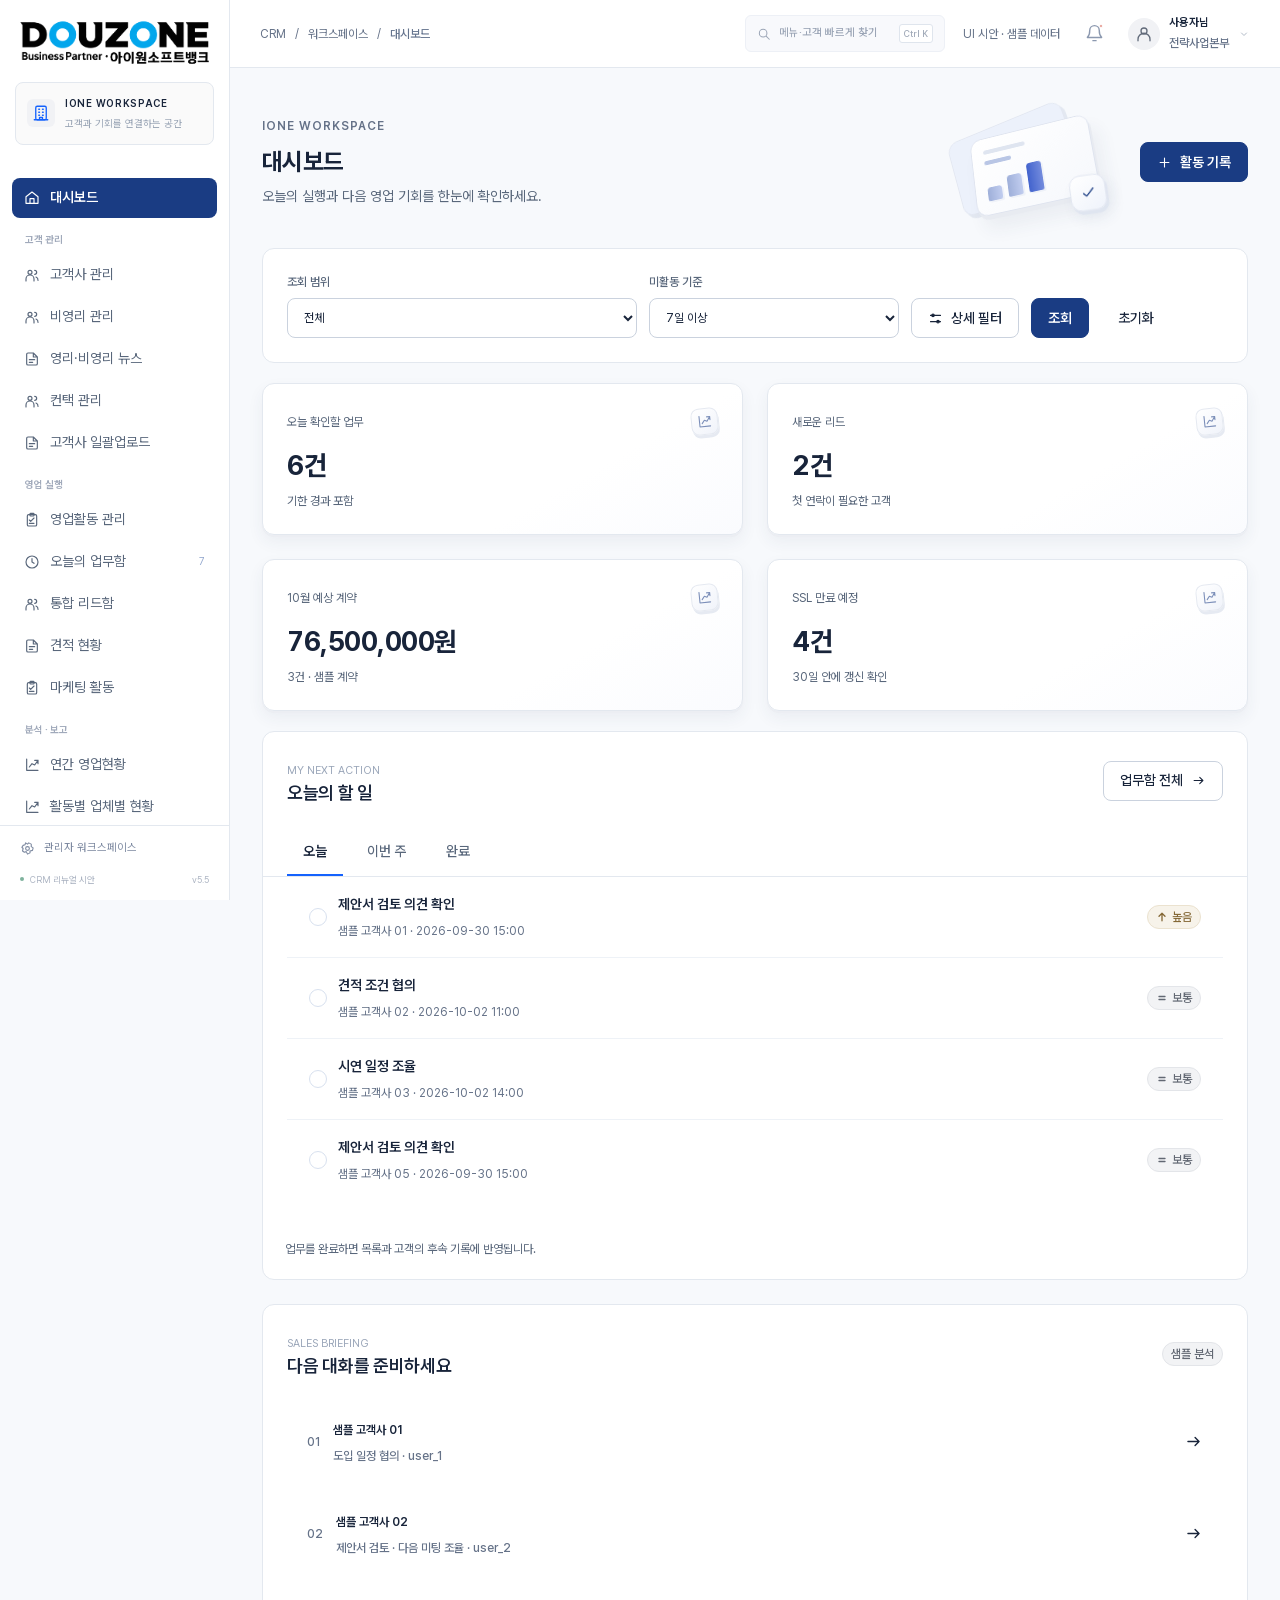
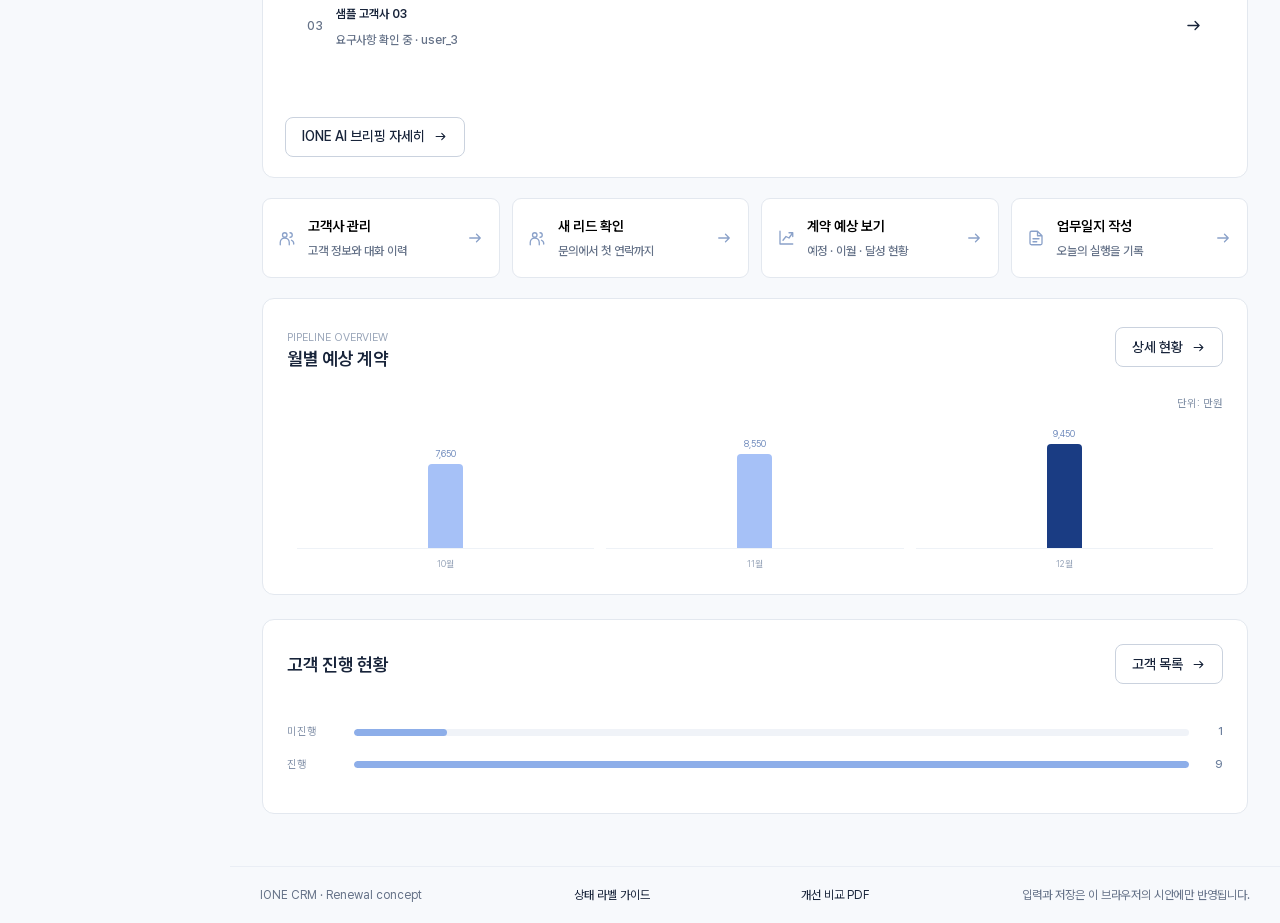
==== commit 2976646c: "Refine CRM navy controls and semantic icons; refresh all UX exports" ====
--- a/index.html
+++ b/index.html
@@ -1,9 +1,9 @@
 <!doctype html>
 <html lang="ko">
-<head><meta charset="utf-8"><meta name="viewport" content="width=device-width,initial-scale=1"><title>IONE CRM · 전체 리뉴얼 시안</title><link rel="stylesheet" href="suite.css?v=4.2"><script src="suite-data.js?v=5.3" defer></script><script src="status.js?v=5.0.1" defer></script><script src="suite.js?v=5.3" defer></script>
+<head><meta charset="utf-8"><meta name="viewport" content="width=device-width,initial-scale=1"><title>IONE CRM · 전체 리뉴얼 시안</title><link rel="stylesheet" href="suite.css?v=4.2"><script src="suite-data.js?v=5.3" defer></script><script src="status.js?v=5.5" defer></script><script src="suite.js?v=5.5" defer></script>
   <link rel="preload" href="assets/fonts/PretendardVariable.woff2" as="font" type="font/woff2" crossorigin><link rel="stylesheet" href="theme.css?v=3.0"><link rel="stylesheet" href="responsive.css?v=4.1"><link rel="stylesheet" href="status.css?v=5.0"><link rel="stylesheet" href="interaction.css?v=4.3">
   <meta name="description" content="IONE CRM 리뉴얼 시안. 고객 관리, 영업활동, 후속 업무, 포캐스팅, 보고서와 관리자까지 44개 화면을 살펴보세요.">
-  <meta name="theme-color" content="#1462fd">
+  <meta name="theme-color" content="#1a3c83">
   <link rel="canonical" href="https://leejinho970715-star.github.io/CRM/">
   <link rel="icon" href="assets/favicon.svg" type="image/svg+xml">
   <link rel="icon" href="assets/favicon-32.png" type="image/png" sizes="32x32">
@@ -15,7 +15,7 @@
   <meta property="og:title" content="IONE CRM | 고객과 기회를 연결하는 워크스페이스">
   <meta property="og:description" content="고객에서 활동, 다음 업무와 계약까지. 전체 CRM 리뉴얼 UI 시안을 확인하세요.">
   <meta property="og:url" content="https://leejinho970715-star.github.io/CRM/">
-  <meta property="og:image" content="https://leejinho970715-star.github.io/CRM/assets/og-image.png">
+  <meta property="og:image" content="https://leejinho970715-star.github.io/CRM/assets/og-image-v5.5.png">
   <meta property="og:image:width" content="1200">
   <meta property="og:image:height" content="630">
   <meta property="og:image:type" content="image/png">
@@ -23,8 +23,8 @@
   <meta name="twitter:card" content="summary_large_image">
   <meta name="twitter:title" content="IONE CRM 리뉴얼 시안">
   <meta name="twitter:description" content="고객에서 활동, 다음 업무와 계약까지 연결하는 44개 CRM 화면.">
-  <meta name="twitter:image" content="https://leejinho970715-star.github.io/CRM/assets/og-image.png">
-<link rel="stylesheet" href="guide.css?v=5.2">
+  <meta name="twitter:image" content="https://leejinho970715-star.github.io/CRM/assets/og-image-v5.5.png">
+<link rel="stylesheet" href="guide.css?v=5.5">
 </head>
 <body>
 <svg class="icon-defs" aria-hidden="true"><defs>
@@ -66,8 +66,8 @@
 <symbol id="s-database-backup" viewBox="0 0 24 24"><ellipse cx="9" cy="5" rx="6" ry="3"/><path d="M3 5v12c0 1.7 2.7 3 6 3M15 5v5M3 11c0 1.7 2.7 3 6 3M13 17h8m-3-3 3 3-3 3"/></symbol>
 <symbol id="s-log-in" viewBox="0 0 24 24"><path d="M14 3h5a2 2 0 0 1 2 2v14a2 2 0 0 1-2 2h-5M3 12h12m-4-4 4 4-4 4"/></symbol>
 </defs></svg>
-<aside class="app-sidebar" id="app-sidebar"><a class="suite-brand" href="#home" aria-label="DOUZONE 아이원소프트뱅크 홈"><span class="brand-image"><img src="assets/logo.png" alt="DOUZONE 아이원소프트뱅크" width="2084" height="754"></span></a><div class="workspace-label"><span class="workspace-mark">i</span><div><strong>IONE WORKSPACE</strong><span>고객과 기회를 연결하는 공간</span></div></div><nav id="suite-navigation" aria-label="전체 CRM 메뉴"></nav><div class="sidebar-bottom"><a href="#admin"><svg><use href="#s-settings"/></svg><span>관리자 워크스페이스</span></a><div><span class="online-dot"></span>CRM 리뉴얼 시안 <span>v5.3</span></div></div></aside>
-<div class="app-frame"><header class="suite-topbar"><button class="icon-control menu-control" id="menu-control" aria-label="전체 메뉴 열기" aria-expanded="false"><svg><use href="#s-menu"/></svg></button><div class="topbar-breadcrumb" id="topbar-breadcrumb"></div><button id="global-search-button" aria-label="메뉴·고객 빠르게 찾기" class="global-search-button"><svg><use href="#s-search"/></svg><span>메뉴·고객 빠르게 찾기</span><kbd>Ctrl K</kbd></button><span class="demo-label">UI 시안 · 샘플 데이터</span><button class="icon-control" id="notifications-button" aria-label="알림 보기"><svg><use href="#s-bell"/></svg><span class="notification-dot"></span></button><button class="user-control" id="user-control" aria-label="사용자님 계정 메뉴"><span class="suite-avatar">사</span><span><strong>사용자님</strong><small>전략사업본부</small></span><svg><use href="#s-chevron"/></svg></button></header><main id="suite-main" tabindex="-1"></main><footer class="suite-footer"><span>IONE CRM · Renewal concept</span><a href="status-guide.html" target="_blank" rel="noopener">상태 라벨 가이드</a><a href="docs/CRM-Renewal-As-Is-To-Be.pdf" target="_blank" rel="noopener">개선 비교 PDF</a><span>입력과 저장은 이 브라우저의 시안에만 반영됩니다.</span></footer></div>
+<aside class="app-sidebar" id="app-sidebar"><a class="suite-brand" href="#home" aria-label="DOUZONE 아이원소프트뱅크 홈"><span class="brand-image"><img src="assets/logo.png" alt="DOUZONE 아이원소프트뱅크" width="2084" height="754"></span></a><div class="workspace-label"><span class="workspace-mark" aria-hidden="true"><img src="assets/company-avatar.svg" alt="" width="18" height="18"></span><div><strong>IONE WORKSPACE</strong><span>고객과 기회를 연결하는 공간</span></div></div><nav id="suite-navigation" aria-label="전체 CRM 메뉴"></nav><div class="sidebar-bottom"><a href="#admin"><svg><use href="#s-settings"/></svg><span>관리자 워크스페이스</span></a><div><span class="online-dot"></span>CRM 리뉴얼 시안 <span>v5.5</span></div></div></aside>
+<div class="app-frame"><header class="suite-topbar"><button class="icon-control menu-control" id="menu-control" aria-label="전체 메뉴 열기" aria-expanded="false"><svg><use href="#s-menu"/></svg></button><div class="topbar-breadcrumb" id="topbar-breadcrumb"></div><button id="global-search-button" aria-label="메뉴·고객 빠르게 찾기" class="global-search-button"><svg><use href="#s-search"/></svg><span>메뉴·고객 빠르게 찾기</span><kbd>Ctrl K</kbd></button><span class="demo-label">UI 시안 · 샘플 데이터</span><button class="icon-control" id="notifications-button" aria-label="알림 보기"><svg><use href="#s-bell"/></svg><span class="notification-dot"></span></button><button class="user-control" id="user-control" aria-label="사용자님 계정 메뉴"><span class="suite-avatar" aria-hidden="true"><img src="assets/user-avatar.svg" alt="" width="18" height="18"></span><span><strong>사용자님</strong><small>전략사업본부</small></span><svg><use href="#s-chevron"/></svg></button></header><main id="suite-main" tabindex="-1"></main><footer class="suite-footer"><span>IONE CRM · Renewal concept</span><a href="status-guide.html" target="_blank" rel="noopener">상태 라벨 가이드</a><a href="docs/CRM-Renewal-As-Is-To-Be.pdf" target="_blank" rel="noopener">개선 비교 PDF</a><span>입력과 저장은 이 브라우저의 시안에만 반영됩니다.</span></footer></div>
 <div class="mobile-backdrop" id="mobile-backdrop" hidden></div>
 <div class="drawer-backdrop" id="drawer-backdrop" hidden></div><aside class="suite-drawer" id="suite-drawer" role="dialog" aria-modal="true" aria-labelledby="drawer-title" hidden><header><div><span id="drawer-eyebrow"></span><h2 id="drawer-title"></h2></div><button class="icon-control" id="close-drawer" aria-label="상세 패널 닫기"><svg><use href="#s-close"/></svg></button></header><div id="drawer-content"></div></aside>
 <dialog class="suite-dialog" id="edit-dialog"><form id="entity-form"><div class="dialog-top"><div><span id="edit-eyebrow"></span><h2 id="edit-title"></h2></div><button class="icon-control" id="close-edit" type="button" aria-label="입력창 닫기"><svg><use href="#s-close"/></svg></button></div><div id="edit-fields"></div><div class="dialog-actions"><span id="edit-note">시안의 샘플 데이터에 저장됩니다.</span><button type="button" class="suite-button" id="cancel-edit">취소</button><button class="suite-button filled" type="submit"><svg><use href="#s-check"/></svg>저장</button></div></form></dialog>
--- a/guide.css
+++ b/guide.css
@@ -1,9 +1,9 @@
 /* CRM UI Design System v1.0, adapted for legibility and the existing workflows.
    Shared semantic aliases migrate the suite and activity without changing data. */
 :root {
-  --color-primary: #1462fd;
-  --color-primary-hover: #104dcc;
-  --color-primary-soft: #eef4ff;
+  --color-primary: #1a3c83;
+  --color-primary-hover: #132f68;
+  --color-primary-soft: #edf1f8;
   --color-primary-ink: #ffffff;
   --color-accent: #1462fd;
   --color-accent-hover: #104dcc;
@@ -155,7 +155,7 @@
 }
 @media(max-width:360px) { #suite-main { padding-inline: var(--space-3); } }
 
-/* v5.2: blue primary surfaces, white CTA text and no hover edge markers. */
+/* v5.5: navy primary, blue accent, white CTA text and no selection edge markers. */
 .nav-link.current,.nav-link.active { background: var(--brand); color: var(--color-primary-ink); box-shadow: none; }
 .nav-link.current:hover,.nav-link.active:hover { background: var(--color-primary-hover); color: var(--color-primary-ink); box-shadow: none; }
 .nav-link.current .nav-count,.nav-link.active .nav-count { color: var(--color-primary-ink); }
@@ -172,7 +172,29 @@
 .customer-row.selected .row-name,.section-number { color: var(--color-accent); }
 .section-number { background: var(--color-accent-soft); }
 .suite-footer a,.metric-card.active strong,.view-switch .suite-button.soft,.guide-back,.guide-eyebrow,.attachment-zone button,.text-button { color: var(--color-accent); }
-.pagination button.active,.pager-buttons button.active,.pager-buttons button.current { background: var(--color-accent); color: #fff; }
+.pagination button.active,.pagination button[aria-current=page],.pager-buttons button.active,.pager-buttons button.current { background: var(--color-primary); border-color: var(--color-primary); color: #fff; }
 .nav-link:hover,.nav-link.active:hover,.nav-link.current:hover,
 .customer-row:hover,.customer-row.selected:hover { box-shadow: none; }
-.customer-row:hover::before { display: none; }
+.customer-row::before,.customer-row.selected::before,.customer-row:hover::before { display: none; }
+.quick-link { text-align: left; gap: var(--space-3); }
+.quick-link>div { flex: 1; min-width: 0; }
+.quick-link>svg:last-child { margin-left: auto; }
+
+.suite-button.filled:hover,.button.primary:hover { background: var(--color-primary-hover); border-color: var(--color-primary-hover); color: var(--color-primary-ink); }
+
+/* Secondary controls and accent text follow the body text palette. */
+.suite-button,.button,.suite-button.soft,.button.ai-button,
+.link-button,.text-button,.attachment-zone button,.suite-footer a,
+.guide-back,.guide-eyebrow,.metric-card.active strong,
+.view-switch .suite-button.soft,.customer-row.selected .row-name,
+.section-number,.cell-main:hover,.money-summary strong,
+.section-tabs button.active,.section-tabs a.active,.day-tabs button.active,
+.content-tabs button[aria-selected=true] { color: var(--ink); }
+.product-trigger.has-products,.product-picker-footer button,.file-dropzone button,
+.mail-links a,.history-link { color: var(--ink); }
+.workspace-tabs .current,.count-dot,#filter-count,.applied-filters,
+.customer-summary .eyebrow,.ai-panel .eyebrow,.ai-recommendation button,
+.text-button:hover,.history-attachments a:hover,#focus-button[aria-pressed=true] { color: var(--ink); }
+.suite-button.filled,.button.primary,
+.suite-button.filled:hover,.button.primary:hover { color: var(--color-primary-ink); }
+.suite-button.danger { color: var(--color-error-text); }
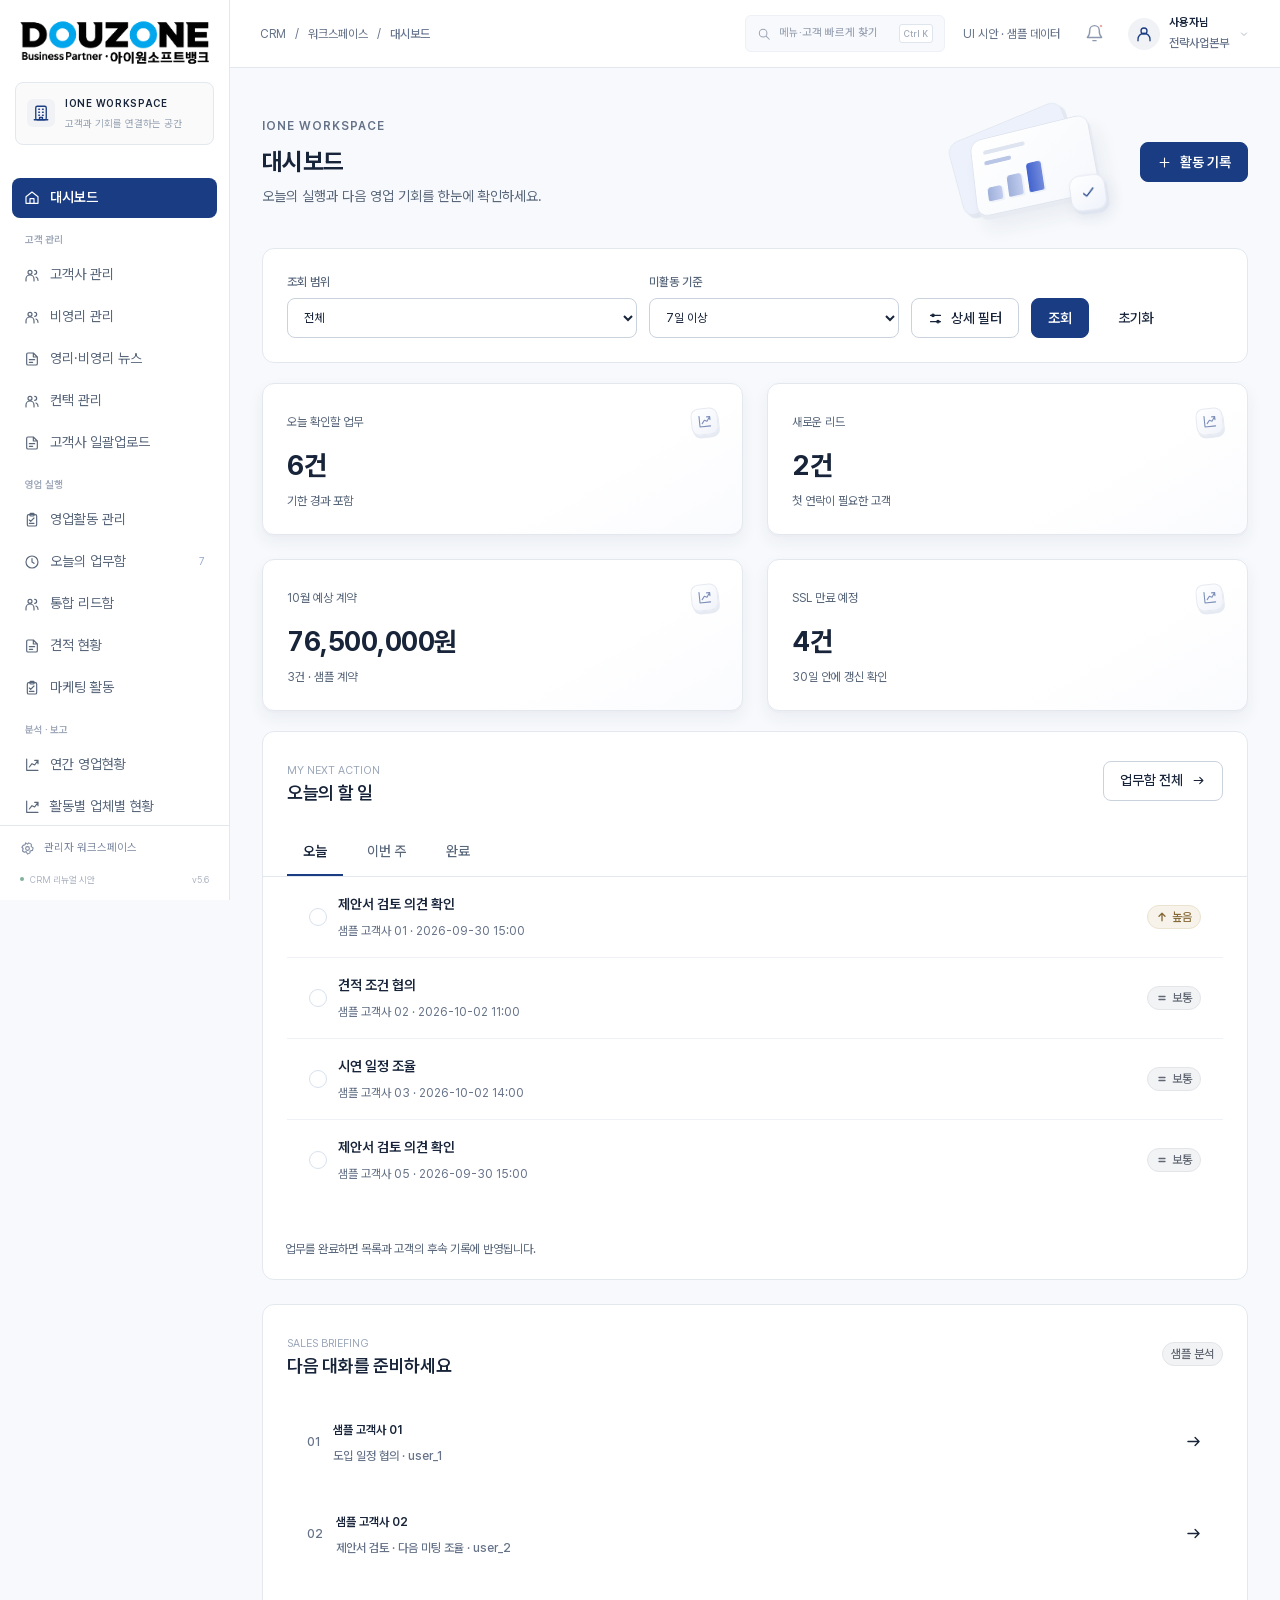
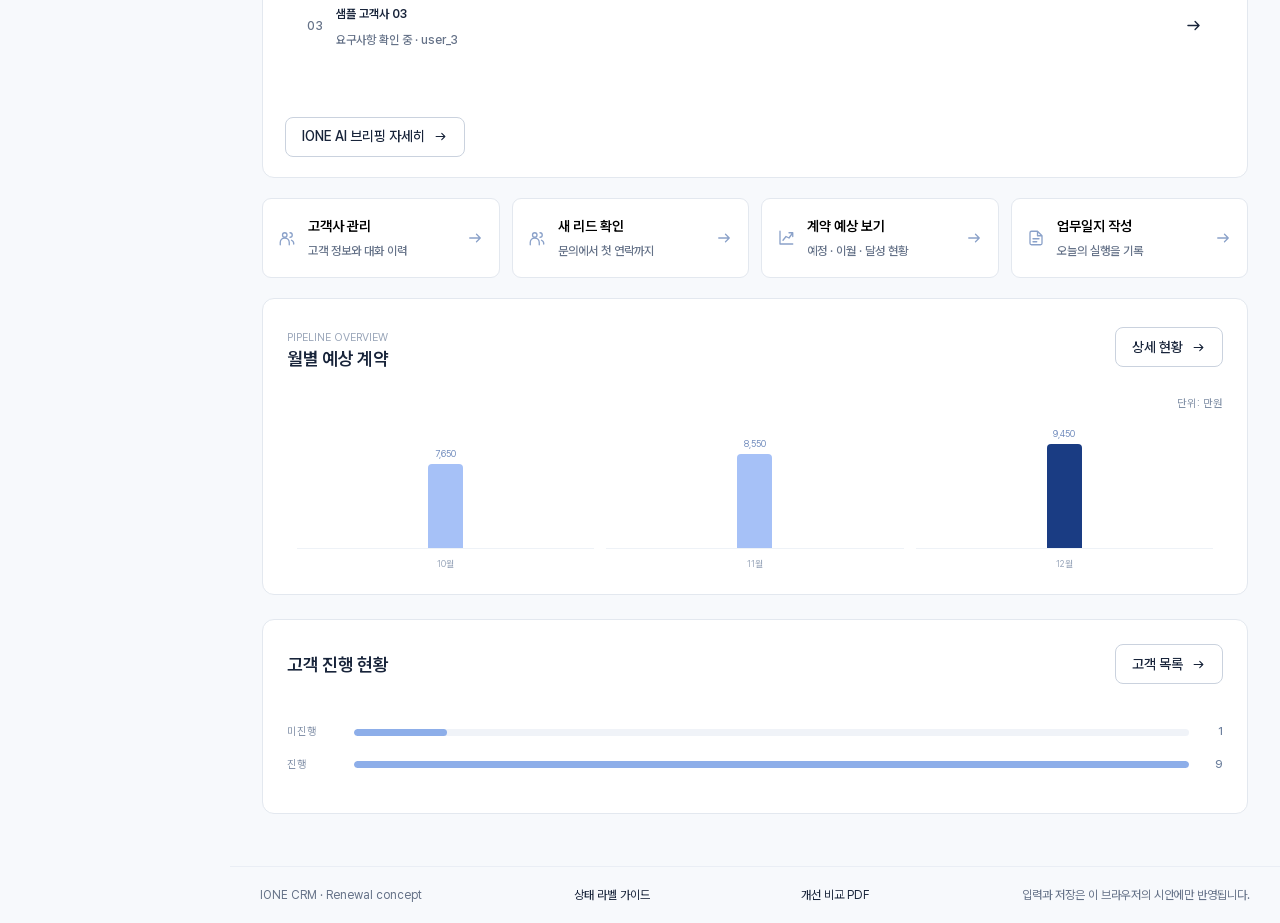
==== commit cc6a8c46: "Unify navy icon strokes and tab underlines; recapture all CRM views" ====
--- a/index.html
+++ b/index.html
@@ -15,7 +15,7 @@
   <meta property="og:title" content="IONE CRM | 고객과 기회를 연결하는 워크스페이스">
   <meta property="og:description" content="고객에서 활동, 다음 업무와 계약까지. 전체 CRM 리뉴얼 UI 시안을 확인하세요.">
   <meta property="og:url" content="https://leejinho970715-star.github.io/CRM/">
-  <meta property="og:image" content="https://leejinho970715-star.github.io/CRM/assets/og-image-v5.5.png">
+  <meta property="og:image" content="https://leejinho970715-star.github.io/CRM/assets/og-image-v5.6.png">
   <meta property="og:image:width" content="1200">
   <meta property="og:image:height" content="630">
   <meta property="og:image:type" content="image/png">
@@ -23,7 +23,7 @@
   <meta name="twitter:card" content="summary_large_image">
   <meta name="twitter:title" content="IONE CRM 리뉴얼 시안">
   <meta name="twitter:description" content="고객에서 활동, 다음 업무와 계약까지 연결하는 44개 CRM 화면.">
-  <meta name="twitter:image" content="https://leejinho970715-star.github.io/CRM/assets/og-image-v5.5.png">
+  <meta name="twitter:image" content="https://leejinho970715-star.github.io/CRM/assets/og-image-v5.6.png">
 <link rel="stylesheet" href="guide.css?v=5.5">
 </head>
 <body>
@@ -66,8 +66,8 @@
 <symbol id="s-database-backup" viewBox="0 0 24 24"><ellipse cx="9" cy="5" rx="6" ry="3"/><path d="M3 5v12c0 1.7 2.7 3 6 3M15 5v5M3 11c0 1.7 2.7 3 6 3M13 17h8m-3-3 3 3-3 3"/></symbol>
 <symbol id="s-log-in" viewBox="0 0 24 24"><path d="M14 3h5a2 2 0 0 1 2 2v14a2 2 0 0 1-2 2h-5M3 12h12m-4-4 4 4-4 4"/></symbol>
 </defs></svg>
-<aside class="app-sidebar" id="app-sidebar"><a class="suite-brand" href="#home" aria-label="DOUZONE 아이원소프트뱅크 홈"><span class="brand-image"><img src="assets/logo.png" alt="DOUZONE 아이원소프트뱅크" width="2084" height="754"></span></a><div class="workspace-label"><span class="workspace-mark" aria-hidden="true"><img src="assets/company-avatar.svg" alt="" width="18" height="18"></span><div><strong>IONE WORKSPACE</strong><span>고객과 기회를 연결하는 공간</span></div></div><nav id="suite-navigation" aria-label="전체 CRM 메뉴"></nav><div class="sidebar-bottom"><a href="#admin"><svg><use href="#s-settings"/></svg><span>관리자 워크스페이스</span></a><div><span class="online-dot"></span>CRM 리뉴얼 시안 <span>v5.5</span></div></div></aside>
-<div class="app-frame"><header class="suite-topbar"><button class="icon-control menu-control" id="menu-control" aria-label="전체 메뉴 열기" aria-expanded="false"><svg><use href="#s-menu"/></svg></button><div class="topbar-breadcrumb" id="topbar-breadcrumb"></div><button id="global-search-button" aria-label="메뉴·고객 빠르게 찾기" class="global-search-button"><svg><use href="#s-search"/></svg><span>메뉴·고객 빠르게 찾기</span><kbd>Ctrl K</kbd></button><span class="demo-label">UI 시안 · 샘플 데이터</span><button class="icon-control" id="notifications-button" aria-label="알림 보기"><svg><use href="#s-bell"/></svg><span class="notification-dot"></span></button><button class="user-control" id="user-control" aria-label="사용자님 계정 메뉴"><span class="suite-avatar" aria-hidden="true"><img src="assets/user-avatar.svg" alt="" width="18" height="18"></span><span><strong>사용자님</strong><small>전략사업본부</small></span><svg><use href="#s-chevron"/></svg></button></header><main id="suite-main" tabindex="-1"></main><footer class="suite-footer"><span>IONE CRM · Renewal concept</span><a href="status-guide.html" target="_blank" rel="noopener">상태 라벨 가이드</a><a href="docs/CRM-Renewal-As-Is-To-Be.pdf" target="_blank" rel="noopener">개선 비교 PDF</a><span>입력과 저장은 이 브라우저의 시안에만 반영됩니다.</span></footer></div>
+<aside class="app-sidebar" id="app-sidebar"><a class="suite-brand" href="#home" aria-label="DOUZONE 아이원소프트뱅크 홈"><span class="brand-image"><img src="assets/logo.png" alt="DOUZONE 아이원소프트뱅크" width="2084" height="754"></span></a><div class="workspace-label"><span class="workspace-mark" aria-hidden="true"><img src="assets/company-avatar.svg?v=5.6" alt="" width="18" height="18"></span><div><strong>IONE WORKSPACE</strong><span>고객과 기회를 연결하는 공간</span></div></div><nav id="suite-navigation" aria-label="전체 CRM 메뉴"></nav><div class="sidebar-bottom"><a href="#admin"><svg><use href="#s-settings"/></svg><span>관리자 워크스페이스</span></a><div><span class="online-dot"></span>CRM 리뉴얼 시안 <span>v5.6</span></div></div></aside>
+<div class="app-frame"><header class="suite-topbar"><button class="icon-control menu-control" id="menu-control" aria-label="전체 메뉴 열기" aria-expanded="false"><svg><use href="#s-menu"/></svg></button><div class="topbar-breadcrumb" id="topbar-breadcrumb"></div><button id="global-search-button" aria-label="메뉴·고객 빠르게 찾기" class="global-search-button"><svg><use href="#s-search"/></svg><span>메뉴·고객 빠르게 찾기</span><kbd>Ctrl K</kbd></button><span class="demo-label">UI 시안 · 샘플 데이터</span><button class="icon-control" id="notifications-button" aria-label="알림 보기"><svg><use href="#s-bell"/></svg><span class="notification-dot"></span></button><button class="user-control" id="user-control" aria-label="사용자님 계정 메뉴"><span class="suite-avatar" aria-hidden="true"><img src="assets/user-avatar.svg?v=5.6" alt="" width="18" height="18"></span><span><strong>사용자님</strong><small>전략사업본부</small></span><svg><use href="#s-chevron"/></svg></button></header><main id="suite-main" tabindex="-1"></main><footer class="suite-footer"><span>IONE CRM · Renewal concept</span><a href="status-guide.html" target="_blank" rel="noopener">상태 라벨 가이드</a><a href="docs/CRM-Renewal-As-Is-To-Be.pdf" target="_blank" rel="noopener">개선 비교 PDF</a><span>입력과 저장은 이 브라우저의 시안에만 반영됩니다.</span></footer></div>
 <div class="mobile-backdrop" id="mobile-backdrop" hidden></div>
 <div class="drawer-backdrop" id="drawer-backdrop" hidden></div><aside class="suite-drawer" id="suite-drawer" role="dialog" aria-modal="true" aria-labelledby="drawer-title" hidden><header><div><span id="drawer-eyebrow"></span><h2 id="drawer-title"></h2></div><button class="icon-control" id="close-drawer" aria-label="상세 패널 닫기"><svg><use href="#s-close"/></svg></button></header><div id="drawer-content"></div></aside>
 <dialog class="suite-dialog" id="edit-dialog"><form id="entity-form"><div class="dialog-top"><div><span id="edit-eyebrow"></span><h2 id="edit-title"></h2></div><button class="icon-control" id="close-edit" type="button" aria-label="입력창 닫기"><svg><use href="#s-close"/></svg></button></div><div id="edit-fields"></div><div class="dialog-actions"><span id="edit-note">시안의 샘플 데이터에 저장됩니다.</span><button type="button" class="suite-button" id="cancel-edit">취소</button><button class="suite-button filled" type="submit"><svg><use href="#s-check"/></svg>저장</button></div></form></dialog>
--- a/guide.css
+++ b/guide.css
@@ -167,7 +167,7 @@
 input:focus,select:focus,textarea:focus { outline-color: var(--color-accent); border-color: var(--color-accent); }
 input[type=checkbox],input[type=radio] { accent-color: var(--color-accent); }
 button:focus-visible,a:focus-visible,summary:focus-visible,.table-scroll:focus-visible { outline-color: var(--color-accent); }
-.section-tabs button.active,.day-tabs button.active,.content-tabs button[aria-selected=true] { color: var(--color-accent); border-bottom-color: var(--color-accent); }
+.section-tabs button.active,.section-tabs a.active,.day-tabs button.active,.content-tabs button[aria-selected=true] { color: var(--ink); border-bottom-color: var(--color-primary); }
 .customer-row.selected { background: var(--color-accent-soft); }
 .customer-row.selected .row-name,.section-number { color: var(--color-accent); }
 .section-number { background: var(--color-accent-soft); }
@@ -195,6 +195,8 @@
 .workspace-tabs .current,.count-dot,#filter-count,.applied-filters,
 .customer-summary .eyebrow,.ai-panel .eyebrow,.ai-recommendation button,
 .text-button:hover,.history-attachments a:hover,#focus-button[aria-pressed=true] { color: var(--ink); }
+.accent-icon,.side-nav button.active,.icon-button:hover,.ai-panel-heading svg { color: var(--color-primary); }
+.workspace-tabs .current { border-bottom-color: var(--color-primary); }
 .suite-button.filled,.button.primary,
 .suite-button.filled:hover,.button.primary:hover { color: var(--color-primary-ink); }
 .suite-button.danger { color: var(--color-error-text); }
